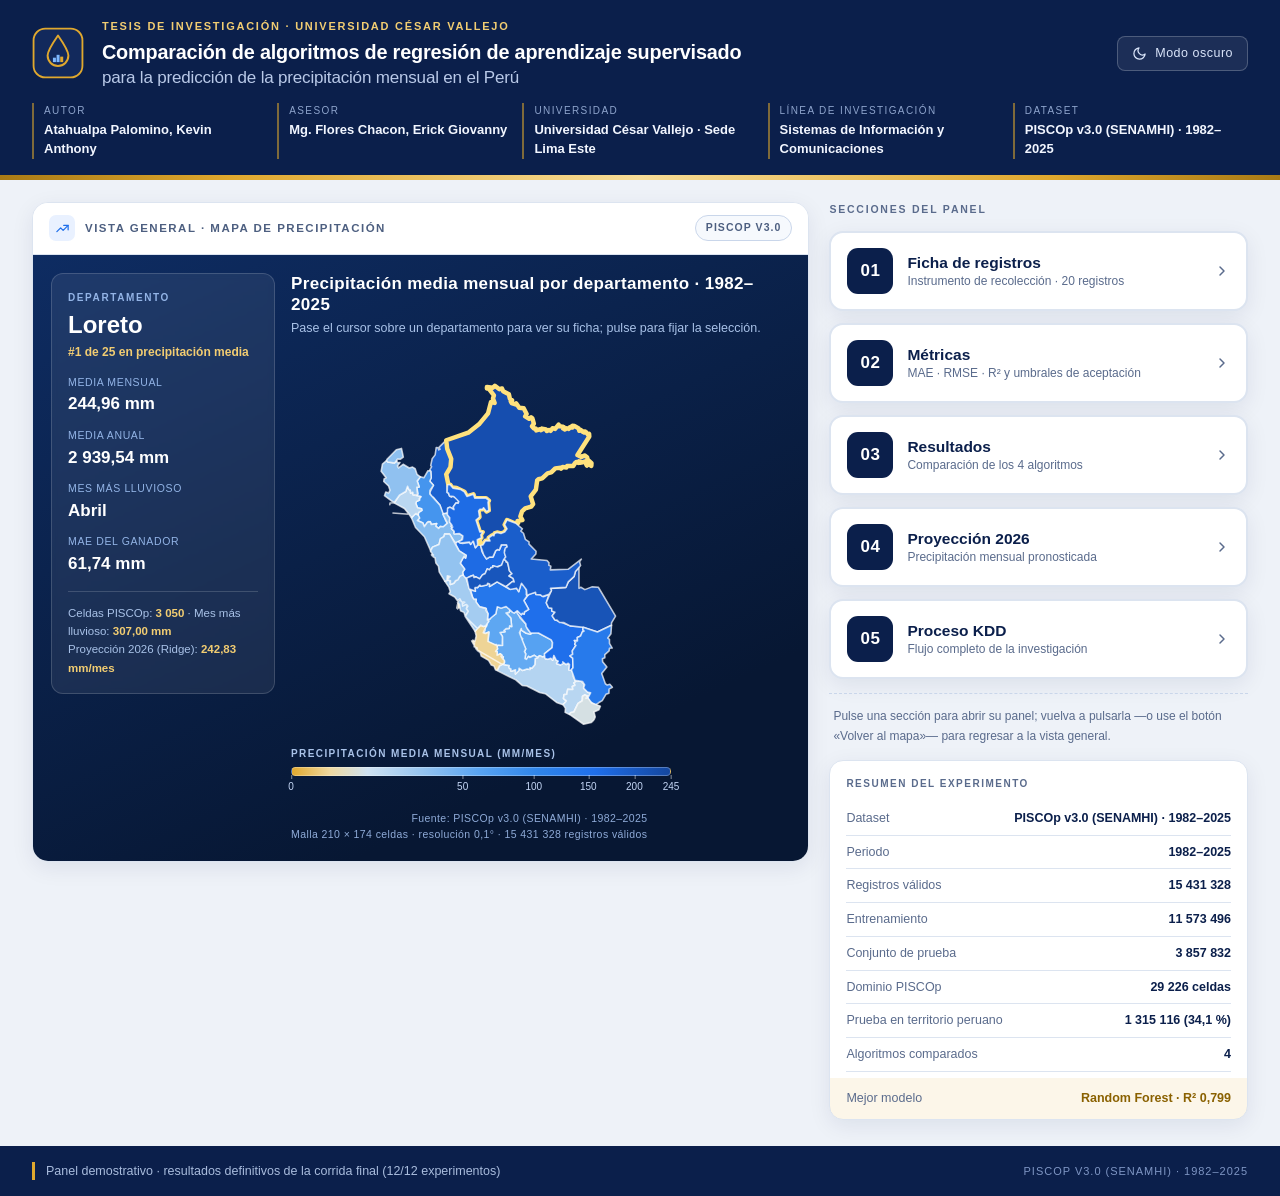
==== docs/index.html @ 4d53856c "resultados: publicar la corrida final 12/12 — Random Forest ganador (47,51 mm) - tabla de modelos, z" ====
<!DOCTYPE html>
<html lang="es" data-tema="claro">
<head>
<meta charset="utf-8">
<meta name="viewport" content="width=device-width, initial-scale=1">
<meta name="description" content="Panel demostrativo de la tesis Comparación de algoritmos de regresión de aprendizaje supervisado para la predicción de la precipitación mensual en el Perú. Universidad César Vallejo, Sede Lima Este.">
<title>Panel demostrativo · Predicción de la precipitación mensual en el Perú</title>

<!-- ══════════════════════════════════════════════════════════════
     1 · DATOS DEL PANEL
     Objeto único y al inicio del archivo. Actualícelo con
     motor/actualizar_panel.py; no lo edite a mano.

     FUENTE DE LOS VALORES ACTUALES — corrida final (12/12 experimentos)
       · metrics_todos.csv        → MAE, RMSE, R² y tiempos (config. full)
       · baseline_persistencia.csv → línea base de referencia
       · dm_matrix_full.csv / wilcoxon_matrix_full.csv → significancia
       · preds_RF_full.npy        → error del ganador por celda y departamento
       · model_Ridge_full.joblib  → proyección 2026 (Regresión Ridge)
       · 05_PRODUCTO_ANEXOS/recalculo_espacial/ → dominio y departamentos
         (controles aprobados: MAE 47.5117 · RMSE 74.3312 · R² 0.7994)
     ══════════════════════════════════════════════════════════════ -->
<script>
const DATOS = {

  /* ── 1 · Identificación de la tesis ── */
  tesis: {
    cintillo: "Tesis de investigación · Universidad César Vallejo",
    titulo: "Comparación de algoritmos de regresión de aprendizaje supervisado",
    subtitulo: "para la predicción de la precipitación mensual en el Perú",
    autor: "Atahualpa Palomino, Kevin Anthony",
    asesor: "Mg. Flores Chacon, Erick Giovanny",
    universidad: "Universidad César Vallejo",
    sede: "Sede Lima Este",
    linea: "Sistemas de Información y Comunicaciones",
    dataset: "PISCOp v3.0 (SENAMHI) · 1982–2025",
    chip: "PISCOp v3.0",
    periodo: "1982–2025"
  },

  /* ── 2 · Resumen del experimento ──
     Conteos verificados directamente sobre features.parquet:
     29 226 celdas × 528 meses = 15 431 328 observaciones (1982–2025),
     partidas en train (≤ 2014) y test (> 2014). */
  resumen: {
    registros: 15431328,
    test: 3857832,
    train: 11573496,
    malla: "210 × 174 celdas",
    resolucion: "0,1°"
  },

  /* ── 3 · Ficha de registros: instrumento de recolección ── */
  ficha: {
    cab: {
      "Instrumento": "Ficha de registro [47] (Hernández Sampieri)",
      "Investigador(es)": "Atahualpa Palomino, Kevin Anthony",
      "Tipo de instrumento": "Registro documental (datos secundarios)",
      "Fuente de datos": "Open data – SENAMHI (PISCOp v3.0)",
      "Variable": "Precipitación mensual (variable dependiente)",
      "Unidad de medida": "milímetros (mm)",
      "Celda de registro": "Lat -12,05°, Lon -77,05° (Lima)",
      "Período registrado": "198201 – 198308 (20 meses)",
      "Criterio de σ": "Desviación estándar con N − 1"
    },
    dims: [
      {
        id: "D1",
        corto: "Magnitud",
        titulo: "D1. Magnitud de la precipitación",
        formula: "y(c,t) = P(c,t)",
        indicador: "Indicador: precipitación total mensual de la celda (mm/mes) [1]",
        cols: ["N°", "Fecha registro", "Código", "Mes de evaluación", "Lat (°)", "Lon (°)",
               "Valor registrado P(c,t) (mm)", "Total mensual y(c,t) (mm)"],
        filas: [
          ["1","19820101","1","198201","-12,05","-77,05","0,20","0,20"],
          ["2","19820201","2","198202","-12,05","-77,05","1,96","1,96"],
          ["3","19820301","3","198203","-12,05","-77,05","0,08","0,08"],
          ["4","19820401","4","198204","-12,05","-77,05","0,28","0,28"],
          ["5","19820501","5","198205","-12,05","-77,05","1,26","1,26"],
          ["6","19820601","6","198206","-12,05","-77,05","0,71","0,71"],
          ["7","19820701","7","198207","-12,05","-77,05","1,04","1,04"],
          ["8","19820801","8","198208","-12,05","-77,05","3,78","3,78"],
          ["9","19820901","9","198209","-12,05","-77,05","1,59","1,59"],
          ["10","19821001","10","198210","-12,05","-77,05","0,63","0,63"],
          ["11","19821101","11","198211","-12,05","-77,05","0,85","0,85"],
          ["12","19821201","12","198212","-12,05","-77,05","0,20","0,20"],
          ["13","19830101","13","198301","-12,05","-77,05","1,07","1,07"],
          ["14","19830201","14","198302","-12,05","-77,05","0,46","0,46"],
          ["15","19830301","15","198303","-12,05","-77,05","0,99","0,99"],
          ["16","19830401","16","198304","-12,05","-77,05","0,21","0,21"],
          ["17","19830501","17","198305","-12,05","-77,05","0,63","0,63"],
          ["18","19830601","18","198306","-12,05","-77,05","0,38","0,38"],
          ["19","19830701","19","198307","-12,05","-77,05","1,43","1,43"],
          ["20","19830801","20","198308","-12,05","-77,05","1,75","1,75"]
        ]
      },
      {
        id: "D2",
        corto: "Climatología",
        titulo: "D2. Climatología de la precipitación",
        formula: "μ(c,m) = (1/N)·Σ_y P(c,y,m)    σ(c,m) = √[ Σ_y (P(c,y,m) − μ(c,m))² / (N − 1) ]    P̄(c) = (1/T)·Σ_t P(c,t)",
        indicador: "Indicadores: media mensual por celda [31][46]; desviación estándar interanual por mes [31][46]; media por celda [47]",
        cols: ["N°", "Fecha registro", "Código", "Mes de evaluación", "Lat (°)", "Lon (°)",
               "Valor registrado P(c,t) (mm)", "Media mensual μ(c,m) (mm)",
               "Desviación estándar σ(c,m) (mm)", "Media por celda P̄(c) (mm)"],
        filas: [
          ["1","19820101","1","198201","-12,05","-77,05","0,20","0,71","0,81","1,21"],
          ["2","19820201","2","198202","-12,05","-77,05","1,96","1,95","1,84","1,21"],
          ["3","19820301","3","198203","-12,05","-77,05","0,08","0,73","0,73","1,21"],
          ["4","19820401","4","198204","-12,05","-77,05","0,28","0,52","0,46","1,21"],
          ["5","19820501","5","198205","-12,05","-77,05","1,26","0,50","0,44","1,21"],
          ["6","19820601","6","198206","-12,05","-77,05","0,71","1,34","1,40","1,21"],
          ["7","19820701","7","198207","-12,05","-77,05","1,04","2,45","1,97","1,21"],
          ["8","19820801","8","198208","-12,05","-77,05","3,78","2,52","1,12","1,21"],
          ["9","19820901","9","198209","-12,05","-77,05","1,59","1,87","1,13","1,21"],
          ["10","19821001","10","198210","-12,05","-77,05","0,63","0,64","0,75","1,21"],
          ["11","19821101","11","198211","-12,05","-77,05","0,85","0,52","0,53","1,21"],
          ["12","19821201","12","198212","-12,05","-77,05","0,20","0,33","0,45","1,21"],
          ["13","19830101","13","198301","-12,05","-77,05","1,07","0,71","0,81","1,21"],
          ["14","19830201","14","198302","-12,05","-77,05","0,46","1,95","1,84","1,21"],
          ["15","19830301","15","198303","-12,05","-77,05","0,99","0,73","0,73","1,21"],
          ["16","19830401","16","198304","-12,05","-77,05","0,21","0,52","0,46","1,21"],
          ["17","19830501","17","198305","-12,05","-77,05","0,63","0,50","0,44","1,21"],
          ["18","19830601","18","198306","-12,05","-77,05","0,38","1,34","1,40","1,21"],
          ["19","19830701","19","198307","-12,05","-77,05","1,43","2,45","1,97","1,21"],
          ["20","19830801","20","198308","-12,05","-77,05","1,75","2,52","1,12","1,21"]
        ]
      },
      {
        id: "D3",
        corto: "Variabilidad",
        titulo: "D3. Variabilidad temporal de la precipitación",
        formula: "P_k(c,t) = P(c, t − k),  con k = 1, 2, 3 y 12",
        indicador: "Indicador: rezagos mensuales de la serie [10][24][26]",
        cols: ["N°", "Fecha registro", "Código", "Mes de evaluación", "Lat (°)", "Lon (°)",
               "Valor registrado P(c,t) (mm)", "Rezago P(c,t−1) (mm)", "Rezago P(c,t−2) (mm)",
               "Rezago P(c,t−3) (mm)", "Rezago P(c,t−12) (mm)"],
        filas: [
          ["1","19820101","1","198201","-12,05","-77,05","0,20","0,05","0,00","0,37","0,96"],
          ["2","19820201","2","198202","-12,05","-77,05","1,96","0,20","0,05","0,00","0,74"],
          ["3","19820301","3","198203","-12,05","-77,05","0,08","1,96","0,20","0,05","0,00"],
          ["4","19820401","4","198204","-12,05","-77,05","0,28","0,08","1,96","0,20","0,12"],
          ["5","19820501","5","198205","-12,05","-77,05","1,26","0,28","0,08","1,96","0,60"],
          ["6","19820601","6","198206","-12,05","-77,05","0,71","1,26","0,28","0,08","0,67"],
          ["7","19820701","7","198207","-12,05","-77,05","1,04","0,71","1,26","0,28","1,16"],
          ["8","19820801","8","198208","-12,05","-77,05","3,78","1,04","0,71","1,26","2,12"],
          ["9","19820901","9","198209","-12,05","-77,05","1,59","3,78","1,04","0,71","4,94"],
          ["10","19821001","10","198210","-12,05","-77,05","0,63","1,59","3,78","1,04","0,37"],
          ["11","19821101","11","198211","-12,05","-77,05","0,85","0,63","1,59","3,78","0,00"],
          ["12","19821201","12","198212","-12,05","-77,05","0,20","0,85","0,63","1,59","0,05"],
          ["13","19830101","13","198301","-12,05","-77,05","1,07","0,20","0,85","0,63","0,20"],
          ["14","19830201","14","198302","-12,05","-77,05","0,46","1,07","0,20","0,85","1,96"],
          ["15","19830301","15","198303","-12,05","-77,05","0,99","0,46","1,07","0,20","0,08"],
          ["16","19830401","16","198304","-12,05","-77,05","0,21","0,99","0,46","1,07","0,28"],
          ["17","19830501","17","198305","-12,05","-77,05","0,63","0,21","0,99","0,46","1,26"],
          ["18","19830601","18","198306","-12,05","-77,05","0,38","0,63","0,21","0,99","0,71"],
          ["19","19830701","19","198307","-12,05","-77,05","1,43","0,38","0,63","0,21","1,04"],
          ["20","19830801","20","198308","-12,05","-77,05","1,75","1,43","0,38","0,63","3,78"]
        ]
      }
    ]
  },

  /* ── 4 · Métricas de calidad y umbrales de aceptación ── */
  metricas: [
    {
      sigla: "MAE",
      nombre: "Error absoluto medio",
      clave: "mae", dec: 2, unidad: "mm",
      medidor: "relMae", decMedidor: 2,
      def: "Promedio del error absoluto entre la precipitación predicha y la observada, expresado en milímetros.",
      umbral: "Relación MAE / MAE de la persistencia menor que 0,90",
      umbralNum: 0.90, op: "<"
    },
    {
      sigla: "RMSE",
      nombre: "Raíz del error cuadrático medio",
      clave: "rmse", dec: 2, unidad: "mm",
      medidor: "relRmse", decMedidor: 2,
      def: "Raíz de la media de los errores al cuadrado; penaliza con más fuerza los errores grandes.",
      umbral: "Relación RMSE / RMSE de la persistencia menor que 0,90",
      umbralNum: 0.90, op: "<"
    },
    {
      sigla: "R²",
      nombre: "Coeficiente de determinación",
      clave: "r2", dec: 3, unidad: "",
      medidor: "r2", decMedidor: 3,
      def: "Proporción de la variabilidad de la precipitación mensual que es explicada por el modelo.",
      umbral: "R² mayor o igual que 0,75 (nivel excelente)",
      umbralNum: 0.75, op: ">="
    }
  ],

  /* ── 4b · Línea base de referencia: persistencia ──
     Se repite el último mes observado; no es un modelo entrenado. */
  persistencia: {
    nombre: "Persistencia",
    mae: 102.1623,
    rmse: 151.9961,
    r2: 0.1611
  },

  /* ── 4d · Dominio de evaluación ──
     Error del ganador (Random Forest, config. full) medido sobre TODAS las
     celdas con dato válido del dominio PISCOp (29 226 celdas), que
     incluye área adyacente al Perú, y sobre las 9 963 celdas
     dentro del territorio peruano. Justifica por qué el MAE en celdas
     peruanas (40,15 mm) no reproduce el MAE global del ganador
     (47,51 mm): son poblaciones distintas.
     Fuente: recalcular_espacial_final.py (controles aprobados). */
  dominio: {
    celdas: 29226,
    celdasPeru: 9963,
    obsPrueba: 3857832,
    obsPeru: 1315116,
    fracPeru: 34.1,
    maePeru: 40.1522,
    rmsePeru: 65.6279,
    r2Peru: 0.8337,
    skillPeru: 0.5253
  },

  /* ── 4c · Pruebas de significancia sobre el conjunto de prueba ──
     dm : p de Diebold-Mariano sobre el error cuadrático mensual (132 meses)
     w  : p de Wilcoxon con signo sobre el error absoluto mensual (132 meses)
     Se reporta la configuración final (full) de los cuatro algoritmos
     (dm_matrix_full.csv / wilcoxon_matrix_full.csv). */
  significancia: {
    alfa: 0.05,
    nota: "Se comparan las series mensuales de error (132 meses) de cada par de pronósticos sobre el conjunto de prueba: Diebold-Mariano sobre el error cuadrático medio y Wilcoxon sobre el error absoluto medio.",
    pares: [
      { par: "Regresión Ridge vs. Random Forest", dm: 0.0997244414329043, w: 3.361718164926984e-08 },
      { par: "Regresión Ridge vs. XGBoost", dm: 0.1136001818213203, w: 0.1321041594621494 },
      { par: "Regresión Ridge vs. KNN-FAISS", dm: 0.0, w: 1.071515610463367e-09 },
      { par: "Regresión Ridge vs. persistencia", dm: 0.0, w: 2.188744948220591e-23 }
    ]
  },

  /* ── 5 · Algoritmos comparados (conjunto de prueba, config. full) ──
     tiempo : segundos de la corrida (CV + ajuste + predicción) en metrics_todos.csv
     relMae / relRmse : métrica del modelo / métrica de la persistencia */
  modelos: [
    { modelo: "Regresión Ridge",  tiempo: 69, mae: 48.2946, rmse: 74.7296, r2: 0.7972, relMae: 0.47272, relRmse: 0.49165 },
    { modelo: "Random Forest",  tiempo: 28029.1, mae: 47.5117, rmse: 74.3312, r2: 0.7994, relMae: 0.46506, relRmse: 0.48903 },
    { modelo: "XGBoost",  tiempo: 1294.9, mae: 48.0462, rmse: 75.3657, r2: 0.7937, relMae: 0.47029, relRmse: 0.49584 },
    { modelo: "KNN-FAISS (HNSW)",  tiempo: 11234.5, mae: 50.567, rmse: 79.1685, r2: 0.7724, relMae: 0.49497, relRmse: 0.52086 }
  ],

  /* ── 6 · Proyección nacional 2026 (mm/mes) ──
     Recalculada con 05_PRODUCTO_ANEXOS/recalcular_espacial_final.py:
     Regresión Ridge (config. full), predicción recursiva mes a mes con los
     lags observados hasta 2025. El error por departamento sí es del ganador
     (Random Forest); esta serie usa el pipeline Ridge conservado, cuyas
     predicciones coinciden con las de la corrida final hasta 2,4 × 10⁻⁴ mm.
     Se promedia SOLO sobre las celdas dentro del territorio peruano
     (9 963 celdas); total anual 1 832 mm por celda. */
  proyeccion: {
    anio: "2026",
    modelo: "la Regresión Ridge",
    serie: [
      { mes: "Ene", mm: 203.97 },
      { mes: "Feb", mm: 210.24 },
      { mes: "Mar", mm: 209.62 },
      { mes: "Abr", mm: 168.24 },
      { mes: "May", mm: 116.67 },
      { mes: "Jun", mm: 106.29 },
      { mes: "Jul", mm: 83.98 },
      { mes: "Ago", mm: 78.48 },
      { mes: "Set", mm: 109.84 },
      { mes: "Oct", mm: 157.35 },
      { mes: "Nov", mm: 174.63 },
      { mes: "Dic", mm: 212.85 }
    ]
  },

  /* ── 7 · Departamentos: precipitación media y geometría del mapa ──
        mm      : precipitación media mensual (mm/mes)
        anual   : precipitación media anual (mm)
        mes     : mes más lluvioso (clave corta)
        mmMes   : mm registrados en ese mes
        mae     : error absoluto medio del GANADOR, Random Forest (mm)
        celdas  : celdas PISCOp que lo componen
        proy    : proyección 2026 con la Regresión Ridge (mm/mes)
        d       : contorno del departamento en coordenadas lon,lat (grados)   */
  departamentos: [
    { n:"Amazonas", mm:186.45, anual:2237.41, mes:"Mar", mmMes:240.63, mae:51.9256, celdas:328, proy:181.78, d:"M-77.78,6.94L-78.00,6.97L-78.15,6.50L-78.51,6.08L-78.60,6.07L-78.71,5.83L-78.50,5.43L-78.70,5.19L-78.62,5.02L-78.64,4.67L-78.71,4.62L-78.60,4.42L-78.65,4.36L-78.57,3.99L-78.41,3.78L-78.35,3.38L-78.25,3.40L-78.22,3.51L-78.15,3.48L-78.19,3.36L-77.81,2.98L-77.76,3.44L-77.54,4.00L-77.58,4.44L-77.81,4.83L-77.68,5.29L-77.77,5.48L-77.76,5.82L-77.69,5.84L-77.63,6.01L-77.52,6.07L-77.47,6.00L-77.21,6.16L-77.13,6.32L-77.20,6.42L-77.28,6.38L-77.43,6.60L-77.39,6.74L-77.60,6.62L-77.71,6.64L-77.71,6.91L-77.78,6.94" },
    { n:"Apurímac", mm:62.05, anual:744.64, mes:"Feb", mmMes:157.35, mae:19.1745, celdas:176, proy:57.98, d:"M-73.24,13.48L-73.21,13.41L-72.91,13.38L-72.13,13.79L-72.06,13.93L-72.08,14.21L-72.49,14.53L-72.47,14.66L-72.59,14.71L-72.79,14.65L-72.85,14.76L-73.04,14.62L-73.29,14.74L-73.36,14.68L-73.47,14.84L-73.55,14.80L-73.51,14.54L-73.58,14.42L-73.51,14.27L-73.74,13.79L-73.67,13.73L-73.81,13.61L-73.83,13.25L-73.74,13.17L-73.73,13.27L-73.48,13.43L-73.24,13.48" },
    { n:"Arequipa", mm:17.43, anual:209.12, mes:"Feb", mmMes:53.63, mae:8.1075, celdas:536, proy:15.98, d:"M-71.84,17.17L-72.45,16.70L-72.76,16.63L-73.45,16.28L-73.70,16.25L-74.05,15.95L-75.06,15.45L-74.94,15.21L-74.76,15.10L-74.42,15.17L-74.30,15.48L-74.06,15.41L-74.06,15.63L-73.88,15.44L-73.87,15.32L-73.69,15.44L-73.44,15.36L-73.28,15.39L-73.28,15.29L-73.17,15.31L-73.02,15.13L-73.00,14.81L-72.74,14.64L-72.59,14.71L-72.47,14.66L-72.41,14.83L-72.13,14.78L-72.06,14.89L-71.99,14.63L-71.86,14.88L-71.75,14.94L-71.84,15.08L-71.62,15.14L-71.48,15.06L-71.51,14.98L-71.32,15.12L-71.21,15.05L-71.14,15.12L-71.17,15.42L-71.04,15.40L-70.92,15.64L-70.94,15.78L-70.80,16.05L-70.90,16.11L-70.84,16.24L-70.99,16.31L-70.96,16.48L-71.24,16.46L-71.29,16.73L-71.43,16.74L-71.47,16.95L-71.31,17.10L-71.42,17.24L-71.49,17.29L-71.84,17.17" },
    { n:"Ayacucho", mm:53.31, anual:639.67, mes:"Ene", mmMes:121.91, mae:17.9654, celdas:362, proy:50.34, d:"M-73.29,15.39L-73.44,15.36L-73.69,15.44L-73.87,15.32L-73.88,15.44L-74.07,15.63L-74.06,15.40L-74.30,15.48L-74.31,15.36L-74.42,15.30L-74.40,15.18L-74.75,15.11L-74.65,14.98L-74.75,14.84L-74.72,14.71L-74.83,14.74L-74.79,14.62L-74.88,14.54L-75.06,14.63L-75.05,14.43L-75.14,14.42L-75.03,14.27L-75.09,14.22L-75.03,14.07L-74.76,14.08L-74.77,13.61L-74.90,13.39L-74.63,13.35L-74.69,13.29L-74.57,13.18L-74.40,13.17L-74.38,13.03L-74.27,13.07L-74.32,12.60L-74.58,12.33L-74.41,12.30L-74.38,12.18L-74.13,12.33L-73.98,12.24L-73.80,12.62L-73.50,12.93L-73.41,13.21L-73.22,13.42L-73.24,13.48L-73.48,13.43L-73.73,13.27L-73.75,13.17L-73.85,13.40L-73.51,14.27L-73.58,14.42L-73.51,14.54L-73.55,14.80L-73.47,14.84L-73.36,14.68L-73.29,14.74L-73.04,14.62L-72.85,14.76L-73.00,14.81L-73.02,15.13L-73.17,15.31L-73.28,15.29L-73.29,15.39" },
    { n:"Cajamarca", mm:79.29, anual:951.52, mes:"Mar", mmMes:158.10, mae:33.1887, celdas:267, proy:72.20, d:"M-77.83,7.35L-77.75,7.48L-77.96,7.67L-78.13,7.65L-78.22,7.76L-78.38,7.63L-78.33,7.50L-78.62,7.55L-78.66,7.41L-78.79,7.39L-78.99,7.66L-79.07,7.47L-79.37,7.33L-79.25,7.20L-79.33,7.08L-79.31,6.90L-79.12,6.78L-79.14,6.70L-79.36,6.64L-79.45,6.41L-79.42,6.31L-79.25,6.22L-79.27,6.15L-79.18,6.04L-79.42,6.00L-79.33,5.89L-79.40,5.54L-79.27,5.52L-79.38,5.19L-79.21,4.96L-79.02,5.02L-78.80,4.64L-78.65,4.66L-78.62,5.02L-78.70,5.21L-78.50,5.42L-78.69,5.70L-78.70,5.89L-78.15,6.50L-77.83,7.35" },
    { n:"Callao", mm:0.92, anual:10.99, mes:"Jul", mmMes:2.04, mae:0.9343, celdas:1, proy:0.33, d:"M-77.24,12.06L-77.19,12.11L-77.24,12.06L-77.19,11.83L-77.13,11.82L-77.08,12.05L-77.17,12.07L-77.19,11.83" },
    { n:"Cusco", mm:155.77, anual:1869.23, mes:"Ene", mmMes:285.01, mae:36.4822, celdas:602, proy:155.18, d:"M-71.05,15.43L-71.17,15.42L-71.14,15.12L-71.21,15.05L-71.32,15.12L-71.51,14.98L-71.48,15.06L-71.62,15.14L-71.84,15.07L-71.75,14.94L-71.86,14.88L-71.99,14.63L-72.05,14.89L-72.15,14.78L-72.32,14.84L-72.47,14.79L-72.50,14.55L-72.08,14.21L-72.06,13.93L-72.13,13.79L-72.80,13.42L-73.25,13.41L-73.49,13.07L-73.50,12.93L-73.97,12.35L-73.96,12.21L-73.75,12.43L-73.70,12.34L-73.59,12.40L-73.58,12.28L-73.35,12.14L-73.61,11.66L-73.33,11.31L-72.98,11.21L-72.96,11.33L-72.71,11.35L-72.55,11.45L-72.25,11.32L-72.40,11.79L-72.27,12.05L-72.10,12.08L-72.10,12.23L-71.93,12.29L-72.08,12.49L-71.96,12.68L-71.11,13.03L-70.40,13.09L-70.42,13.25L-70.35,13.31L-70.45,13.36L-70.54,13.58L-70.72,13.66L-70.71,13.84L-70.88,13.82L-70.81,13.91L-70.86,14.03L-70.79,14.08L-70.99,14.38L-70.97,14.57L-71.12,14.65L-70.97,14.77L-70.95,15.30L-71.05,15.43" },
    { n:"Huancavelica", mm:57.21, anual:686.48, mes:"Ene", mmMes:131.64, mae:19.825, celdas:187, proy:54.29, d:"M-74.78,14.04L-74.77,14.09L-75.01,14.07L-75.06,14.13L-75.11,14.03L-75.17,14.07L-75.55,13.89L-75.50,13.36L-75.69,13.44L-75.81,13.39L-75.71,13.29L-75.72,13.11L-75.63,13.06L-75.61,12.86L-75.51,12.78L-75.58,12.64L-75.47,12.68L-75.32,12.49L-75.22,12.46L-75.22,12.39L-75.13,12.38L-75.05,12.00L-74.84,12.07L-74.57,11.98L-74.35,12.14L-74.41,12.30L-74.58,12.33L-74.32,12.60L-74.27,13.06L-74.38,13.03L-74.40,13.17L-74.57,13.18L-74.69,13.29L-74.63,13.35L-74.90,13.39L-74.77,13.61L-74.78,14.04" },
    { n:"Huánuco", mm:164.26, anual:1971.16, mes:"Mar", mmMes:259.18, mae:40.5086, celdas:305, proy:164.75, d:"M-76.48,10.33L-76.72,10.48L-76.87,10.37L-76.92,10.12L-76.81,9.96L-77.05,9.64L-76.87,9.29L-76.77,9.37L-76.73,9.23L-77.11,8.97L-77.29,8.64L-77.27,8.47L-77.13,8.44L-77.05,8.55L-76.92,8.57L-76.54,8.50L-76.50,8.62L-76.37,8.41L-76.23,8.80L-76.11,8.65L-76.13,8.37L-76.00,8.32L-75.88,9.01L-75.62,9.41L-75.45,9.30L-75.27,9.30L-75.14,8.97L-75.05,8.90L-74.94,8.93L-74.80,8.63L-74.53,8.66L-74.51,8.76L-74.66,8.96L-74.59,9.30L-74.82,9.75L-75.11,9.85L-75.29,9.78L-75.28,9.86L-75.39,9.88L-75.47,10.00L-75.59,9.95L-75.71,10.21L-75.84,10.26L-76.00,10.49L-76.20,10.38L-76.31,10.41L-76.34,10.29L-76.48,10.33" },
    { n:"Ica", mm:2.02, anual:24.27, mes:"Feb", mmMes:6.31, mae:1.2791, celdas:178, proy:1.09, d:"M-74.78,15.11L-74.93,15.19L-75.05,15.43L-75.14,15.41L-75.23,15.20L-75.37,15.15L-75.52,14.90L-75.92,14.66L-75.97,14.47L-76.14,14.35L-76.14,14.23L-76.30,14.16L-76.28,13.91L-76.39,13.91L-76.37,13.80L-76.25,13.85L-76.19,13.58L-76.25,13.32L-76.16,13.19L-75.96,13.00L-75.80,13.06L-75.61,12.97L-75.81,13.40L-75.69,13.44L-75.50,13.36L-75.56,13.87L-75.07,14.09L-75.03,14.27L-75.14,14.42L-75.05,14.43L-75.06,14.62L-74.88,14.54L-74.79,14.62L-74.85,14.67L-74.80,14.75L-74.72,14.71L-74.77,14.79L-74.66,14.90L-74.67,15.05L-74.78,15.11L-76.18,14.30L-76.45,13.82" },
    { n:"Junín", mm:136.48, anual:1637.80, mes:"Ene", mmMes:237.87, mae:33.1755, celdas:369, proy:136.77, d:"M-75.43,12.63L-75.47,12.68L-75.58,12.64L-75.55,12.37L-75.67,12.06L-76.01,11.99L-76.20,11.73L-76.19,11.59L-76.30,11.60L-76.38,11.50L-76.49,11.09L-76.23,11.15L-76.28,10.92L-76.12,10.96L-75.99,10.82L-75.94,10.89L-75.61,10.82L-75.57,10.73L-75.46,10.77L-75.47,10.90L-75.06,10.65L-74.40,11.04L-74.01,10.99L-73.89,11.18L-73.77,10.74L-73.59,10.85L-73.47,11.09L-73.48,11.35L-73.42,11.38L-73.61,11.66L-73.35,12.14L-73.58,12.28L-73.59,12.39L-73.70,12.35L-73.75,12.43L-73.96,12.21L-74.12,12.33L-74.22,12.30L-74.57,11.98L-74.84,12.07L-75.05,12.00L-75.13,12.38L-75.43,12.63" },
    { n:"La Libertad", mm:35.17, anual:421.99, mes:"Mar", mmMes:78.58, mae:13.6936, celdas:212, proy:30.27, d:"M-78.56,8.78L-78.65,8.97L-78.99,8.21L-79.47,7.71L-79.69,7.18L-79.50,6.97L-79.32,7.03L-79.25,7.20L-79.37,7.33L-79.07,7.47L-78.99,7.66L-78.84,7.44L-78.68,7.39L-78.62,7.55L-78.32,7.50L-78.38,7.63L-78.22,7.76L-78.13,7.65L-77.96,7.67L-77.74,7.47L-78.00,6.99L-77.77,6.93L-77.62,7.18L-77.63,7.41L-77.52,7.51L-77.54,7.65L-77.46,7.69L-77.53,7.77L-77.38,7.91L-77.39,8.05L-77.11,8.03L-76.91,8.17L-76.98,8.40L-77.33,8.53L-77.65,8.05L-77.90,8.06L-77.93,8.20L-78.12,8.31L-78.20,8.63L-78.56,8.78" },
    { n:"Lambayeque", mm:15.57, anual:186.81, mes:"Mar", mmMes:58.89, mae:13.4189, celdas:115, proy:8.98, d:"M-80.72,6.92L-79.82,6.99L-80.07,6.68L-80.63,6.38L-80.34,5.96L-80.00,5.76L-79.90,5.48L-79.82,5.67L-79.75,5.68L-79.74,5.84L-79.62,5.80L-79.60,5.94L-79.18,6.04L-79.27,6.15L-79.25,6.22L-79.42,6.31L-79.45,6.41L-79.36,6.64L-79.14,6.70L-79.12,6.78L-79.30,6.89L-79.32,7.03L-79.45,6.95L-79.69,7.18L-79.82,6.99" },
    { n:"Lima", mm:23.12, anual:277.43, mes:"Mar", mmMes:59.80, mae:9.8613, celdas:290, proy:20.53, d:"M-76.12,13.17L-76.25,13.32L-76.79,12.51L-76.62,12.24L-76.72,12.10L-76.67,11.92L-76.73,11.87L-76.92,11.96L-76.94,11.83L-76.81,11.75L-76.98,11.73L-77.07,11.57L-77.19,11.68L-77.35,11.47L-77.66,11.29L-77.59,11.18L-77.66,10.95L-77.89,10.61L-77.77,10.57L-77.75,10.32L-77.63,10.32L-77.74,10.57L-77.65,10.52L-77.64,10.60L-77.58,10.59L-77.59,10.79L-77.40,10.72L-77.07,10.34L-76.91,10.27L-76.73,10.48L-76.38,11.50L-76.30,11.60L-76.19,11.59L-76.20,11.73L-76.01,11.99L-75.64,12.11L-75.67,12.19L-75.55,12.37L-75.58,12.72L-75.51,12.79L-75.67,13.02L-75.80,13.06L-75.94,12.99L-76.12,13.17L-76.78,12.52L-76.85,12.30L-77.04,12.21L-77.10,11.86L-77.20,11.77L-77.07,11.57L-76.98,11.73L-76.81,11.76L-76.94,11.83L-76.92,11.96L-76.73,11.87L-76.64,11.96L-76.72,12.10L-76.62,12.24L-76.78,12.52" },
    { n:"Loreto", mm:244.96, anual:2939.54, mes:"Abr", mmMes:307.00, mae:61.7446, celdas:3050, proy:242.83, d:"M-75.96,8.70L-75.99,8.32L-75.91,8.26L-75.94,8.11L-75.84,7.96L-75.99,7.95L-76.20,7.31L-76.01,7.14L-76.06,6.81L-75.99,6.72L-75.85,6.72L-75.79,6.64L-75.63,6.84L-75.51,6.78L-75.55,6.34L-75.50,6.26L-75.66,6.12L-76.27,6.12L-76.34,5.91L-76.69,6.03L-76.83,5.77L-77.25,5.57L-77.49,5.55L-77.60,5.39L-77.69,5.41L-77.81,4.83L-77.58,4.44L-77.54,4.00L-77.76,3.44L-77.81,2.99L-76.62,2.58L-76.04,2.13L-75.55,1.54L-75.39,0.92L-75.19,0.97L-75.28,0.73L-75.23,0.56L-75.51,0.20L-75.61,0.19L-75.61,0.11L-75.29,0.15L-75.18,0.04L-74.93,0.23L-74.79,0.19L-74.73,0.34L-74.42,0.50L-74.37,0.73L-74.25,0.83L-74.32,0.88L-74.27,0.98L-74.06,1.05L-74.02,1.00L-73.86,1.23L-73.62,1.26L-73.46,1.57L-73.54,1.70L-73.32,1.83L-73.22,1.75L-73.15,1.80L-73.07,2.09L-73.17,2.23L-73.06,2.36L-72.97,2.35L-72.94,2.46L-72.72,2.39L-72.68,2.45L-72.63,2.36L-72.41,2.41L-72.37,2.49L-72.25,2.43L-72.16,2.48L-72.06,2.34L-71.92,2.38L-71.73,2.14L-71.72,2.22L-71.52,2.25L-71.50,2.35L-71.45,2.28L-71.40,2.41L-71.29,2.34L-71.18,2.38L-71.12,2.28L-70.98,2.30L-71.00,2.21L-70.86,2.22L-70.65,2.35L-70.61,2.48L-70.55,2.42L-70.42,2.53L-70.30,2.51L-70.36,2.57L-70.24,2.55L-70.14,2.70L-70.08,2.65L-70.07,2.79L-70.71,3.79L-70.50,3.89L-70.33,3.81L-70.19,3.91L-70.16,4.04L-69.95,4.23L-69.96,4.38L-70.11,4.26L-70.20,4.36L-70.32,4.14L-70.50,4.20L-70.55,4.14L-70.57,4.21L-70.64,4.13L-70.68,4.21L-70.76,4.16L-70.84,4.22L-70.94,4.38L-71.27,4.38L-71.31,4.46L-71.51,4.44L-71.60,4.53L-71.61,4.47L-71.91,4.51L-72.13,4.73L-72.33,4.78L-72.62,5.05L-72.82,5.10L-72.89,5.16L-72.96,5.66L-73.24,6.03L-73.11,6.45L-73.21,6.58L-73.54,6.68L-73.71,6.84L-73.80,7.11L-73.69,7.31L-73.95,7.35L-73.92,7.46L-73.98,7.53L-74.52,7.30L-74.65,7.56L-74.52,7.78L-74.65,7.95L-74.85,8.03L-75.06,7.98L-75.19,8.03L-75.23,8.15L-75.32,8.13L-75.51,8.27L-75.44,8.44L-75.68,8.42L-75.82,8.64L-75.96,8.70" },
    { n:"Madre de Dios", mm:214.66, anual:2575.97, mes:"Ene", mmMes:372.08, mae:49.0805, celdas:706, proy:218.71, d:"M-70.40,13.10L-71.11,13.03L-71.46,12.85L-71.68,12.85L-71.82,12.72L-71.91,12.73L-72.08,12.49L-71.93,12.29L-72.10,12.23L-72.10,12.08L-72.27,12.05L-72.40,11.78L-72.12,11.12L-72.17,11.00L-71.35,10.96L-71.21,10.65L-70.89,10.35L-70.83,10.09L-70.63,9.88L-70.63,11.00L-70.53,10.94L-70.31,11.07L-69.93,10.92L-69.58,10.94L-68.65,12.50L-68.87,12.87L-68.87,13.00L-69.63,13.36L-70.40,13.10" },
    { n:"Moquegua", mm:16.38, anual:196.52, mes:"Ene", mmMes:52.28, mae:7.7829, celdas:137, proy:14.15, d:"M-71.08,17.73L-71.14,17.82L-71.38,17.71L-71.36,17.49L-71.49,17.29L-71.31,17.09L-71.47,16.95L-71.43,16.75L-71.29,16.73L-71.24,16.46L-70.96,16.47L-70.99,16.31L-70.84,16.24L-70.90,16.11L-70.81,16.05L-70.82,15.98L-70.72,16.03L-70.56,15.98L-70.33,16.20L-70.38,16.39L-70.32,16.47L-70.10,16.65L-70.02,16.63L-70.00,16.73L-70.22,16.96L-70.18,16.82L-70.31,16.77L-70.44,16.84L-70.45,17.08L-70.68,17.22L-70.91,17.69L-71.08,17.73" },
    { n:"Pasco", mm:209.16, anual:2509.95, mes:"Ene", mmMes:399.20, mae:48.5022, celdas:198, proy:219.66, d:"M-76.27,10.95L-76.23,11.15L-76.58,11.02L-76.70,10.44L-76.34,10.29L-76.31,10.41L-76.20,10.38L-76.00,10.49L-75.84,10.26L-75.71,10.21L-75.59,9.95L-75.47,10.00L-75.39,9.88L-75.28,9.86L-75.29,9.78L-75.01,9.84L-74.81,9.74L-74.71,9.45L-74.58,9.48L-74.58,9.57L-74.48,9.63L-74.39,10.05L-74.25,10.21L-74.41,10.33L-74.19,10.46L-74.14,10.67L-74.23,10.63L-74.57,10.91L-75.06,10.65L-75.47,10.90L-75.46,10.77L-75.57,10.73L-75.61,10.82L-75.94,10.89L-75.99,10.82L-76.12,10.96L-76.27,10.95" },
    { n:"Piura", mm:31.23, anual:374.79, mes:"Mar", mmMes:104.76, mae:24.3901, celdas:291, proy:26.46, d:"M-80.63,6.37L-81.15,5.99L-81.08,5.79L-80.92,5.84L-80.85,5.69L-80.93,5.46L-81.19,5.22L-81.17,5.08L-81.06,5.02L-81.33,4.67L-81.26,4.28L-81.04,4.09L-80.97,4.17L-80.62,4.23L-80.49,4.08L-80.45,4.21L-80.31,4.20L-80.45,4.38L-80.39,4.49L-80.14,4.29L-79.81,4.49L-79.63,4.44L-79.49,4.53L-79.39,4.83L-79.21,4.97L-79.38,5.19L-79.27,5.52L-79.40,5.54L-79.36,5.93L-79.60,5.94L-79.62,5.80L-79.74,5.84L-79.75,5.68L-79.82,5.67L-79.90,5.48L-80.00,5.76L-80.34,5.96L-80.63,6.37L-80.85,6.38L-80.86,6.48L-80.85,6.38" },
    { n:"Puno", mm:128.94, anual:1547.33, mes:"Ene", mmMes:272.28, mae:35.5826, celdas:610, proy:132.45, d:"M-69.57,17.19L-69.73,17.30L-70.04,17.13L-70.15,16.94L-70.00,16.65L-70.17,16.61L-70.38,16.39L-70.32,16.22L-70.44,16.04L-70.84,15.97L-71.04,15.40L-70.95,15.30L-70.97,14.77L-71.12,14.65L-70.97,14.57L-70.99,14.38L-70.79,14.08L-70.86,14.03L-70.81,13.91L-70.88,13.82L-70.71,13.84L-70.72,13.66L-70.54,13.58L-70.45,13.36L-70.35,13.31L-70.42,13.25L-70.40,13.11L-69.63,13.36L-68.87,13.00L-68.90,13.46L-69.07,13.69L-68.98,13.76L-68.98,13.98L-68.83,14.23L-68.98,14.24L-69.00,14.38L-69.23,14.58L-69.23,14.75L-69.36,14.81L-69.35,14.97L-69.12,15.26L-69.40,15.61L-69.20,16.16L-69.10,16.23L-68.96,16.19L-68.82,16.35L-69.00,16.45L-69.01,16.67L-69.17,16.73L-69.37,17.07L-69.57,17.19" },
    { n:"San Martín", mm:163.31, anual:1959.70, mes:"Mar", mmMes:239.94, mae:47.8955, celdas:414, proy:160.22, d:"M-76.35,8.43L-76.48,8.62L-76.55,8.50L-77.05,8.55L-77.14,8.48L-76.93,8.36L-76.91,8.16L-77.11,8.03L-77.37,8.06L-77.38,7.91L-77.52,7.77L-77.46,7.68L-77.54,7.65L-77.49,7.60L-77.63,7.41L-77.62,7.18L-77.75,7.02L-77.74,6.68L-77.61,6.61L-77.39,6.74L-77.43,6.60L-77.28,6.38L-77.16,6.40L-77.13,6.30L-77.40,6.03L-77.63,6.01L-77.69,5.84L-77.76,5.82L-77.74,5.40L-77.60,5.39L-77.44,5.58L-77.04,5.65L-76.83,5.78L-76.69,6.03L-76.34,5.91L-76.27,6.12L-75.66,6.12L-75.50,6.25L-75.55,6.34L-75.51,6.78L-75.63,6.84L-75.79,6.64L-75.85,6.72L-75.99,6.72L-76.06,6.81L-76.01,7.14L-76.20,7.31L-75.99,7.95L-75.84,7.96L-75.94,8.11L-75.91,8.26L-76.13,8.37L-76.11,8.65L-76.23,8.80L-76.35,8.43" },
    { n:"Tacna", mm:8.04, anual:96.51, mes:"Feb", mmMes:27.33, mae:4.1107, celdas:133, proy:6.56, d:"M-69.82,18.12L-69.97,18.26L-70.38,18.35L-71.14,17.82L-71.08,17.72L-70.91,17.69L-70.68,17.22L-70.45,17.08L-70.44,16.84L-70.32,16.77L-70.18,16.82L-70.25,16.95L-70.15,16.92L-69.94,17.20L-69.47,17.37L-69.55,17.57L-69.82,17.69L-69.75,17.95L-69.82,18.12" },
    { n:"Tumbes", mm:32.71, anual:392.57, mes:"Feb", mmMes:132.19, mae:19.7458, celdas:37, proy:29.47, d:"M-80.67,4.21L-80.97,4.17L-81.04,4.09L-81.00,4.00L-80.51,3.50L-80.23,3.43L-80.13,3.90L-80.30,4.02L-80.44,4.00L-80.59,4.21L-80.67,4.21" },
    { n:"Ucayali", mm:191.37, anual:2296.49, mes:"Dic", mmMes:337.94, mae:43.8098, celdas:869, proy:191.20, d:"M-72.25,11.32L-72.61,11.44L-72.71,11.35L-72.96,11.33L-72.98,11.21L-73.44,11.37L-73.47,11.08L-73.74,10.73L-73.89,11.18L-74.01,10.99L-74.35,11.06L-74.57,10.91L-74.23,10.63L-74.13,10.65L-74.19,10.46L-74.41,10.33L-74.25,10.21L-74.39,10.05L-74.48,9.62L-74.68,9.41L-74.59,9.30L-74.67,9.08L-74.62,8.83L-74.51,8.75L-74.55,8.64L-74.83,8.65L-74.94,8.93L-75.05,8.90L-75.14,8.97L-75.29,9.31L-75.45,9.30L-75.63,9.41L-75.78,9.20L-75.95,8.70L-75.82,8.64L-75.68,8.42L-75.44,8.44L-75.51,8.27L-75.32,8.13L-75.23,8.15L-75.19,8.03L-75.06,7.98L-74.85,8.03L-74.65,7.95L-74.52,7.78L-74.65,7.56L-74.52,7.30L-74.05,7.48L-73.69,7.78L-73.77,7.90L-73.63,8.02L-73.53,8.35L-73.33,8.49L-73.33,8.61L-72.95,8.99L-72.96,9.14L-73.21,9.41L-72.36,9.49L-72.25,9.62L-72.26,9.75L-72.15,9.80L-72.18,10.00L-71.22,9.97L-70.50,9.42L-70.60,9.56L-70.54,9.77L-70.82,10.09L-70.89,10.35L-71.21,10.65L-71.33,10.94L-72.17,11.00L-72.12,11.12L-72.25,11.32" },
    { n:"Áncash", mm:30.22, anual:362.62, mes:"Mar", mmMes:74.48, mae:11.3825, celdas:291, proy:26.58, d:"M-77.29,10.56L-77.40,10.72L-77.59,10.79L-77.58,10.59L-77.75,10.53L-77.60,10.36L-77.75,10.32L-77.77,10.57L-77.89,10.61L-78.19,10.11L-78.23,9.80L-78.37,9.63L-78.41,9.36L-78.53,9.28L-78.50,9.19L-78.56,9.25L-78.61,9.18L-78.56,9.13L-78.66,8.99L-78.55,8.77L-78.20,8.63L-78.12,8.31L-77.93,8.20L-77.89,8.06L-77.62,8.07L-77.11,8.97L-76.73,9.21L-76.76,9.36L-76.84,9.26L-77.05,9.64L-76.81,9.96L-76.92,10.12L-76.91,10.27L-77.07,10.34L-77.19,10.55L-77.29,10.56" }
  ],

  /* ── 8 · Proceso KDD (sección 05) ──
     Cinco zonas apiladas en fila, con la estética de docs/flow.html
     (banda vertical, barra de título, paneles internos y flechas),
     reordenadas en vertical para que quepan dentro de la sección.
     TODAS las cifras provienen de la corrida final (RESULTADOS KAGGLE/results),
     verificadas contra features.parquet: 29 226 celdas × 528 meses
     (1982–2025) = 15 431 328 observaciones; train 11 573 496 y test
     3 857 832 al partir por anio > 2014.
     Las métricas de las zonas 03 y 04 corresponden a la configuración
     full (10 variables: lat, lon, mes_sin, mes_cos, μ, σ y los
     rezagos P_lag1, P_lag2, P_lag3 y P_lag12).
     Ajustes frente a docs/flow.html:
       · Métricas finales (config. full): RF 47,51 / 74,33 / 0,799 (ganador),
         Ridge 48,29 / 74,73 / 0,797 ·
         XGB 48,05 / 75,37 / 0,794 ·
         KNN-FAISS 50,57 / 79,17 / 0,772
       · El TRAIN de flow.html (11 573 496) era correcto: el periodo
         arranca en 1982, no en 1981, por lo que son 396 meses de
         entrenamiento y 528 en total.
       · Se elimina el diagrama de dispersión con «puntos ilustrativos»,
         por no ser defendible ante el tribunal.
     No se copia la cabecera institucional de flow.html: ya vive en la
     cabecera de este panel. */
  kdd: {

    /* Zona 01 · Recolección — tabla de parámetros de la fuente */
    fuente: { sigla: "PISCOp v3.0", org: "SENAMHI" },
    /* 29 226 × 528 = 15 431 328: celdas con dato por los meses del
       periodo. Es el total de observaciones efectivamente usadas. */
    registros: 15431328,
    kv: [
      ["Periodo", "1982–2025 (44 años) · 528 meses"],
      ["Malla", "210 × 174 celdas · 29 226 con dato"],
      ["Resolución", "0,1° (≈ 10 km)"]
    ],

    /* Zona 02 · ETL — depuración de celdas y partición.
       La malla teórica tiene 210 × 174 = 36 540 celdas; quedan 29 226
       con dato válido (79,98 %). Cada una conserva los 528 meses. */
    etl: {
      bruto: 36540,
      valido: 29226,
      pct: 79.98,
      procesos: ["Limpieza de centinelas", "Variables lags 1 · 2 · 3 · 12", "Partición train / test"],
      train: 11573496,
      trainMeses: "1982–2014 · 396 meses",
      test: 3857832,
      testMeses: "2015–2025 · 132 meses"
    },

    /* Zona 03 · Modelos — resultados de la corrida (config full).
       Las barras se escalan contra la persistencia (152,00 mm) para que
       se aprecie que cada modelo la reduce aproximadamente a la mitad. */
    modelos: [
      { corto: "Ridge", nombre: "Regresión Ridge", mae: 48.29, rmse: 74.73, r2: 0.797, tiempo: "69,0 s" },
      { corto: "RF", nombre: "Random Forest", mae: 47.51, rmse: 74.33, r2: 0.799, tiempo: "7 h 47 min", ganador: true },
      { corto: "XGBoost", nombre: "XGBoost", mae: 48.05, rmse: 75.37, r2: 0.794, tiempo: "1 294,9 s" },
      { corto: "KNN-FAISS", nombre: "KNN-FAISS (HNSW)", mae: 50.57, rmse: 79.17, r2: 0.772, tiempo: "3 h 7 min" }
    ],

    /* Zona 04 · Evaluación — métricas del modelo ganador y sus umbrales.
       rel = métrica del modelo / métrica de la persistencia.
       Umbrales: rel MAE y rel RMSE < 0,90 · R² ≥ 0,75.
       Se rotula la configuración porque la corrida probó tres: base
       (4 variables), clim (6) y full (10); estas métricas son de full. */
    evaluacion: {
      modelo: "Random Forest",
      config: "config. full · 10 variables",
      metricas: [
        { sigla: "MAE",  valor: "47,51 mm", rel: "0,47", nota: "rel. vs persistencia (102,16 mm)", cumple: true },
        { sigla: "RMSE", valor: "74,33 mm", rel: "0,49", nota: "rel. vs persistencia (152,00 mm)", cumple: true },
        { sigla: "R²",   valor: "0,799",  rel: "—",    nota: "coeficiente de determinación",     cumple: true }
      ],
      veredicto: "3 de 3 umbrales de aceptación cumplidos",
      skill: "Skill frente a la persistencia: 0,535",
      significancia: "Diebold-Mariano (p < 0,001) y Wilcoxon (p = 2,19 × 10⁻²³) confirman la mejora sobre la persistencia"
    },

    /* Zona 05 · Reporte */
    reporte: {
      titulo: "System summary",
      conclusiones: [
        "Random Forest obtuvo el mejor desempeño en MAE, RMSE y R² (47,51 mm, 74,33 mm y 0,799).",
        "Los 4 algoritmos superaron los umbrales de aceptación y la línea base de persistencia (102,16 mm).",
        "La proyección 2026 y el análisis regional de los 25 departamentos se calcularon con la Regresión Ridge (48,29 mm de MAE)."
      ],
      pie: "Datos: PISCOp v3.0 (SENAMHI) · 1982–2025 · 15 431 328 registros · cifras de la corrida final (12/12 experimentos)"
    }
  },

  /* ── 8 · Texto del pie de página ── */
  pie: "Panel demostrativo · resultados definitivos de la corrida final (12/12 experimentos)"

};
</script>

<!-- ══════════════════════════════════════════════════════════════
     2 · ESTILOS
     ══════════════════════════════════════════════════════════════ -->
<style>
/* ---------- Variables de tema ---------- */
:root{
  --navy:#0b1f4b;
  --navy-2:#12295c;
  --accent:#1f6feb;
  --accent-2:#4c93ff;
  --accent-soft:#e9f1ff;
  --accent-ink:#1a5fd0;
  --gold:#e0a82e;
  --gold-2:#f2cd72;
  --gold-ink:#8a6100;
  --green:#12744a;

  --bg:#eef2f8;
  --surface:#ffffff;
  --surface-2:#f6f9fd;
  --border:#dce4f0;
  --border-2:#c9d6ea;
  --text:#0b1f4b;
  --text-2:#4d5f80;
  --text-3:#5a6b8c;

  --cab-bg:#0b1f4b;
  --pie-bg:#0b1f4b;
  --shadow:0 6px 22px rgba(11,31,75,.08);
  --shadow-lg:0 14px 40px rgba(11,31,75,.14);

  --map-1:#0e2c62;
  --map-2:#071733;
}
html[data-tema="oscuro"]{
  --navy:#0a1733;
  --navy-2:#12234a;
  --accent:#4c93ff;
  --accent-ink:#7db8ff;
  --accent-2:#7db8ff;
  --accent-soft:rgba(76,147,255,.14);
  --gold:#f0bc46;
  --gold-2:#f7d68a;
  --gold-ink:#f0bc46;
  --green:#3ec48a;

  --bg:#060d1e;
  --surface:#0c1730;
  --surface-2:#111e3e;
  --border:#1f2e52;
  --border-2:#2b3d66;
  --text:#e9eefb;
  --text-2:#a4b4d1;
  --text-3:#7d8ead;

  --cab-bg:#0a1733;
  --pie-bg:#08132c;
  --shadow:0 8px 26px rgba(0,0,0,.34);
  --shadow-lg:0 16px 44px rgba(0,0,0,.45);
}

/* ---------- Base ---------- */
*,*::before,*::after{box-sizing:border-box}
html,body{margin:0;padding:0}
body{
  font-family:"Segoe UI",-apple-system,BlinkMacSystemFont,Roboto,"Helvetica Neue",Arial,sans-serif;
  background:var(--bg);
  color:var(--text);
  font-size:15px;
  line-height:1.5;
  -webkit-font-smoothing:antialiased;
  text-rendering:optimizeLegibility;
}
h1,h2,h3,h4{margin:0;font-weight:600;line-height:1.25}
p{margin:0}
button{font-family:inherit;color:inherit}
:focus-visible{outline:2px solid var(--accent);outline-offset:2px}
.mono{font-variant-numeric:tabular-nums}
.ahora-solo-lectura{position:absolute;width:1px;height:1px;overflow:hidden;clip:rect(0 0 0 0)}

/* Barras de desplazamiento discretas */
.vista::-webkit-scrollbar,.tabla-marco::-webkit-scrollbar{width:9px;height:9px}
.vista::-webkit-scrollbar-thumb,.tabla-marco::-webkit-scrollbar-thumb{background:var(--border-2);border-radius:9px}
.vista::-webkit-scrollbar-track,.tabla-marco::-webkit-scrollbar-track{background:transparent}

/* ══════════ 2.1 · CABECERA ══════════ */
.cabecera{background:var(--cab-bg);color:#fff}
.cab-int{
  max-width:1560px;margin:0 auto;padding:18px clamp(14px,3vw,32px) 14px;
  display:flex;align-items:center;gap:18px;
}
.escudo{flex:none;width:52px;height:52px}
.escudo svg{width:100%;height:100%;display:block}
.cab-texto{min-width:0;flex:1}
.cintillo{
  font-size:11px;letter-spacing:.16em;text-transform:uppercase;
  color:var(--gold-2);font-weight:600;margin-bottom:5px;
}
.cab-texto h1{
  font-size:clamp(17px,1.55vw,24px);font-weight:600;letter-spacing:-.01em;color:#fff;
}
.cab-texto h1 span{display:block;font-weight:400;color:#b9c9e8;font-size:.86em;margin-top:3px}
.btn-tema{
  flex:none;display:inline-flex;align-items:center;gap:8px;
  background:rgba(255,255,255,.07);border:1px solid rgba(255,255,255,.22);
  color:#dbe6fb;border-radius:8px;padding:9px 14px;font-size:12.5px;
  letter-spacing:.04em;cursor:pointer;transition:background .2s,border-color .2s;
}
.btn-tema:hover{background:rgba(255,255,255,.15);border-color:rgba(255,255,255,.4);color:#fff}
.btn-tema svg{width:15px;height:15px;flex:none}

.cab-meta{
  max-width:1560px;margin:0 auto;padding:0 clamp(14px,3vw,32px) 16px;
  display:grid;grid-template-columns:repeat(5,minmax(0,1fr));gap:10px;
}
.cab-meta .cm{
  border-left:2px solid rgba(224,168,46,.55);padding-left:10px;min-width:0;
}
.cab-meta .cm span{
  display:block;font-size:10px;letter-spacing:.14em;text-transform:uppercase;
  color:#8ea4cc;margin-bottom:2px;
}
.cab-meta .cm b{display:block;font-size:13px;font-weight:600;color:#f2f6ff;word-break:break-word}
.franja-dorada{
  height:5px;
  background:linear-gradient(90deg,#a97a15 0%,#e0a82e 18%,#f7dc97 50%,#e0a82e 82%,#a97a15 100%);
}

/* ══════════ 2.2 · ZONA PRINCIPAL ══════════ */
.contenido{
  max-width:1560px;margin:0 auto;width:100%;
  padding:22px clamp(14px,3vw,32px) 26px;
  display:grid;grid-template-columns:minmax(0,65fr) minmax(0,35fr);gap:20px;
  align-items:start;
}

/* ══════════ 2.3 · ESCENARIO (zona visual) ══════════ */
.escenario{
  background:var(--surface);
  border:1px solid var(--border);
  border-radius:16px;
  box-shadow:var(--shadow);
  overflow:hidden;
  display:flex;flex-direction:column;
  min-height:660px;
}
.escenario-barra{
  flex:none;display:flex;align-items:center;justify-content:space-between;gap:14px;
  padding:0 16px;height:52px;
  border-bottom:1px solid var(--border);
  background:var(--surface);
}
.barra-izq{display:flex;align-items:center;gap:10px;min-width:0}
.barra-ico{
  width:26px;height:26px;border-radius:7px;background:var(--accent-soft);
  display:grid;place-items:center;color:var(--accent);flex:none;
}
.barra-ico svg{width:15px;height:15px}
#barra-titulo{
  font-size:11.5px;letter-spacing:.13em;text-transform:uppercase;font-weight:600;
  color:var(--text-2);white-space:nowrap;overflow:hidden;text-overflow:ellipsis;
}
.barra-der{display:flex;align-items:center;gap:8px;flex:none}
.chip{
  font-size:10.5px;letter-spacing:.1em;text-transform:uppercase;font-weight:600;
  border:1px solid var(--border-2);color:var(--text-2);
  border-radius:99px;padding:4px 10px;background:var(--surface-2);white-space:nowrap;
}
.btn-volver{
  display:inline-flex;align-items:center;gap:6px;
  border:1px solid var(--accent);background:var(--accent-soft);color:var(--accent-ink);
  border-radius:8px;padding:6px 12px;font-size:12px;font-weight:600;cursor:pointer;
  transition:background .2s,color .2s;
}
.btn-volver:hover{background:var(--accent);color:#fff}
.btn-volver svg{width:13px;height:13px}
.btn-volver[hidden]{display:none}

.cuerpo{position:relative;flex:1 1 auto;min-height:0}
.vista{
  position:absolute;inset:0;overflow:auto;
  background:var(--surface);
  padding:22px;
  opacity:0;visibility:hidden;transform:translateY(12px);
  transition:opacity .38s ease,transform .38s ease,visibility 0s linear .38s;
}
.vista.activa{
  opacity:1;visibility:visible;transform:none;
  transition:opacity .38s ease,transform .38s ease,visibility 0s linear 0s;
}
.vista-cab{margin-bottom:18px}
.etiqueta{
  display:inline-block;font-size:10.5px;letter-spacing:.16em;text-transform:uppercase;
  font-weight:700;color:var(--accent-ink);margin-bottom:6px;
}
.vista-cab h2{font-size:22px;letter-spacing:-.01em}
.vista-cab p{font-size:13.5px;color:var(--text-2);margin-top:6px;max-width:74ch}

/* ══════════ 2.4 · VISTA: MAPA ══════════ */
.vista[data-vista="mapa"]{
  padding:0;background:linear-gradient(155deg,var(--map-1) 0%,var(--map-2) 78%);
}
.lluvia{position:absolute;inset:0;overflow:hidden;pointer-events:none;z-index:0}
.gota{
  position:absolute;top:-130px;width:1px;border-radius:2px;
  background:linear-gradient(to bottom,rgba(255,255,255,0),rgba(190,220,255,.85));
  transform:rotate(7deg);
  animation-name:caer;animation-timing-function:linear;animation-iteration-count:infinite;
}
@keyframes caer{
  from{transform:translateY(0) rotate(7deg)}
  to{transform:translateY(960px) rotate(7deg)}
}
.mapa-layout{
  position:relative;z-index:1;height:100%;
  display:flex;gap:16px;padding:18px;
}
.ficha-depto{
  flex:none;width:224px;
  background:rgba(255,255,255,.07);
  border:1px solid rgba(255,255,255,.16);
  border-radius:12px;padding:16px;
  color:#eaf1ff;backdrop-filter:blur(3px);
  align-self:flex-start;
}
.fd-eyebrow{
  font-size:10px;letter-spacing:.16em;text-transform:uppercase;color:#93b4e6;font-weight:600;
}
.ficha-depto h2{font-size:24px;color:#fff;margin:5px 0 3px}
.fd-rango{font-size:12px;color:var(--gold-2);font-weight:600;margin-bottom:14px}
.fd-grid{display:grid;gap:11px}
.fd-grid .fd-dato span{
  display:block;font-size:10.5px;letter-spacing:.06em;text-transform:uppercase;color:#93b4e6;
}
.fd-grid .fd-dato b{display:block;font-size:17px;font-weight:600;color:#fff;margin-top:1px}
.fd-nota{
  margin-top:14px;padding-top:12px;border-top:1px solid rgba(255,255,255,.16);
  font-size:11.5px;color:#a9c2e8;line-height:1.6;
}
.fd-nota b{color:var(--gold-2);font-weight:600}

.mapa-zona{flex:1;min-width:0;display:flex;flex-direction:column;gap:10px}
.mapa-cab h2{font-size:17px;color:#fff;letter-spacing:.02em}
.mapa-cab p{font-size:12.5px;color:#a9c2e8;margin-top:4px}
.mapa-svg{flex:1;min-height:0;position:relative}
.mapa-svg svg{width:100%;height:100%;display:block}
.depto{
  stroke:rgba(255,255,255,.72);stroke-width:.085;stroke-linejoin:round;
  cursor:pointer;transition:filter .18s ease,stroke .18s ease,stroke-width .18s ease;
}
.depto:hover{filter:brightness(1.16);stroke:#fff;stroke-width:.17}
.depto.sel{stroke:var(--gold-2);stroke-width:.24;filter:brightness(1.1)}
.mapa-pie{
  display:flex;align-items:flex-end;justify-content:space-between;gap:16px;flex-wrap:wrap;
}
.leyenda{min-width:250px;flex:1;max-width:380px}
.leyenda-tit{
  font-size:10px;letter-spacing:.14em;text-transform:uppercase;color:#a9c2e8;
  margin-bottom:6px;font-weight:600;
}
.leyenda-barra{height:9px;border-radius:5px;border:1px solid rgba(255,255,255,.28)}
.leyenda-ticks{position:relative;height:16px;margin-top:3px}
.leyenda-ticks i{
  position:absolute;top:0;transform:translateX(-50%);
  font-size:10px;color:#c4d6f5;font-style:normal;white-space:nowrap;
}
.leyenda-ticks i::before{
  content:"";position:absolute;top:-4px;left:50%;width:1px;height:4px;background:rgba(255,255,255,.5);
}
.mapa-fuente{font-size:10.5px;color:#8fabd8;text-align:right;letter-spacing:.04em}

/* ══════════ 2.5 · VISTA: FICHA ══════════ */
.meta-ficha{
  display:grid;grid-template-columns:repeat(3,minmax(0,1fr));gap:10px;margin-bottom:16px;
}
.meta-item{
  background:var(--surface-2);border:1px solid var(--border);border-radius:10px;padding:10px 12px;
}
.meta-item span{
  display:block;font-size:9.5px;letter-spacing:.13em;text-transform:uppercase;color:var(--text-3);
  margin-bottom:3px;
}
.meta-item b{display:block;font-size:13px;font-weight:600;color:var(--text);word-break:break-word}

.tabs{display:flex;gap:8px;flex-wrap:wrap;margin-bottom:12px}
.tab{
  border:1px solid var(--border-2);background:var(--surface);color:var(--text-2);
  border-radius:8px;padding:8px 14px;font-size:12.5px;font-weight:600;cursor:pointer;
  transition:all .2s ease;
}
.tab:hover{border-color:var(--accent);color:var(--accent-ink)}
.tab.activa{background:var(--accent);border-color:var(--accent);color:#fff}

.formula{
  background:var(--surface-2);border:1px solid var(--border);border-left:3px solid var(--gold);
  border-radius:8px;padding:10px 13px;margin-bottom:12px;
}
.formula code{font-size:12.5px;color:var(--text);white-space:pre-wrap;word-break:break-word}
.formula .indic{display:block;font-size:11.5px;color:var(--text-3);margin-top:6px}

.tabla-marco{
  border:1px solid var(--border);border-radius:10px;overflow:auto;max-height:340px;
  background:var(--surface);
}
table{border-collapse:collapse;width:100%;min-width:720px}
thead th{
  position:sticky;top:0;z-index:1;
  background:var(--surface-2);text-align:left;
  font-size:10.5px;letter-spacing:.09em;text-transform:uppercase;color:var(--text-2);
  font-weight:700;padding:10px 12px;border-bottom:1px solid var(--border);white-space:nowrap;
}
tbody td{
  padding:9px 12px;font-size:13px;border-bottom:1px solid var(--border);
  color:var(--text);white-space:nowrap;
}
tbody tr:last-child td{border-bottom:none}
tbody tr:hover td{background:var(--accent-soft)}
tbody td.num{font-variant-numeric:tabular-nums;text-align:right}
.nota-pie{font-size:11.5px;color:var(--text-3);margin-top:10px}

/* ══════════ 2.6 · VISTA: MÉTRICAS ══════════ */
.tira-resumen{
  display:flex;align-items:center;justify-content:space-between;gap:14px;flex-wrap:wrap;
  background:var(--surface-2);border:1px solid var(--border);border-radius:12px;
  padding:13px 16px;margin-bottom:16px;
}
.tira-resumen .tr-txt{font-size:13px;color:var(--text-2)}
.tira-resumen .tr-txt b{color:var(--text)}
.estado-ok{
  display:inline-flex;align-items:center;gap:7px;
  background:rgba(31,157,99,.12);border:1px solid rgba(31,157,99,.4);color:var(--green);
  border-radius:99px;padding:5px 13px;font-size:11.5px;font-weight:700;letter-spacing:.06em;
  text-transform:uppercase;
}
html[data-tema="oscuro"] .estado-ok{background:rgba(62,196,138,.12);border-color:rgba(62,196,138,.42);color:var(--green)}

.tarjetas-metricas{display:grid;grid-template-columns:repeat(3,minmax(0,1fr));gap:14px}
.met-card{
  background:var(--surface);border:1px solid var(--border);border-radius:14px;
  padding:16px;box-shadow:var(--shadow);display:flex;flex-direction:column;
}
.met-head{display:flex;align-items:center;justify-content:space-between;gap:10px}
.met-sigla{
  font-size:20px;font-weight:700;letter-spacing:.03em;color:var(--accent);
}
.met-chip{
  font-size:10px;font-weight:700;letter-spacing:.1em;text-transform:uppercase;
  border-radius:99px;padding:3px 9px;
  background:rgba(31,157,99,.12);border:1px solid rgba(31,157,99,.4);color:var(--green);
}
.met-chip.no{background:rgba(214,68,68,.1);border-color:rgba(214,68,68,.4);color:#d64444}
.met-nombre{font-size:12.5px;color:var(--text-2);margin-top:3px;min-height:34px}
.met-valor{
  font-size:38px;font-weight:600;letter-spacing:-.02em;color:var(--text);
  font-variant-numeric:tabular-nums;margin:6px 0 2px;
}
.met-valor span{font-size:15px;font-weight:600;color:var(--text-3);margin-left:5px}
.met-def{
  font-size:12.5px;color:var(--text-2);line-height:1.55;
  padding:12px 0;border-top:1px solid var(--border);margin-top:8px;
}
.met-umbral{display:grid;gap:9px}
.met-umbral .mu{display:flex;flex-direction:column;gap:2px}
.met-umbral .mu span{
  font-size:9.5px;letter-spacing:.13em;text-transform:uppercase;color:var(--text-3);
}
.met-umbral .mu b{font-size:12.5px;font-weight:600;color:var(--text);line-height:1.4}
.met-umbral .mu b.destacado{color:var(--gold-ink)}

/* ══════════ 2.7 · VISTA: RESULTADOS ══════════ */
.pills{display:flex;gap:8px;flex-wrap:wrap;margin-bottom:6px}
.pill{
  border:1px solid var(--border-2);background:var(--surface);color:var(--text-2);
  border-radius:99px;padding:7px 15px;font-size:12.5px;font-weight:600;cursor:pointer;
  transition:all .2s ease;
}
.pill:hover{border-color:var(--accent);color:var(--accent-ink)}
.pill.activa{background:var(--accent);border-color:var(--accent);color:#fff}
html[data-tema="oscuro"] .tab.activa,
html[data-tema="oscuro"] .pill.activa{color:#051026}
.pill small{font-weight:400;opacity:.8;margin-left:5px}

.grafico-barras{
  background:var(--surface-2);border:1px solid var(--border);border-radius:14px;
  padding:18px;margin:14px 0 12px;
}
.fb-leyenda{
  display:flex;justify-content:space-between;font-size:10.5px;letter-spacing:.1em;
  text-transform:uppercase;color:var(--text-3);margin-bottom:14px;
}
.fila-barra{
  display:grid;grid-template-columns:190px minmax(0,1fr) 92px 116px;
  gap:14px;align-items:center;margin-bottom:13px;
}
.fila-barra:last-child{margin-bottom:0}
.fb-nombre{font-size:13.5px;font-weight:600;display:flex;flex-direction:column;gap:5px;min-width:0}
.fb-pista{
  height:26px;background:var(--surface);border:1px solid var(--border);
  border-radius:7px;overflow:hidden;position:relative;
}
.fb-valor{
  height:100%;background:linear-gradient(90deg,var(--accent-2),var(--accent));
  border-radius:6px 0 0 6px;width:0;transition:width .85s cubic-bezier(.22,.8,.3,1);
}
.fila-barra.ganador .fb-valor{
  background:linear-gradient(90deg,var(--gold-2),var(--gold));
}
.fila-barra.ganador .fb-pista{border-color:var(--gold)}
.fb-num{
  font-size:15px;font-weight:700;font-variant-numeric:tabular-nums;text-align:right;color:var(--text);
}
.fb-delta{
  font-size:11.5px;color:var(--text-3);text-align:right;font-variant-numeric:tabular-nums;
}
.insignia{
  display:inline-block;align-self:flex-start;
  background:linear-gradient(90deg,var(--gold-2),var(--gold));color:#3b2a00;
  font-size:9.5px;font-weight:800;letter-spacing:.1em;text-transform:uppercase;
  border-radius:5px;padding:3px 8px;
}
.insignia.mini{
  background:transparent;border:1px solid var(--border-2);color:var(--text-3);font-weight:700;
}
.nota-grafico{font-size:11.5px;color:var(--text-3);line-height:1.6}
.nota-grafico b{color:var(--text-2)}

.tabla-res{max-height:none}
.tabla-res tbody tr.ganador td{background:rgba(224,168,46,.1)}
.tabla-res tbody tr.ganador:hover td{background:rgba(224,168,46,.16)}
.tabla-res tbody tr.ganador td:first-child{box-shadow:inset 3px 0 0 var(--gold);font-weight:700}
.etq-ganador{
  display:inline-block;margin-left:8px;background:var(--gold);color:#3b2a00;
  font-size:9px;font-weight:800;letter-spacing:.09em;text-transform:uppercase;
  border-radius:4px;padding:2px 6px;vertical-align:middle;
}
.etq-base{
  display:inline-block;margin-left:8px;background:transparent;color:var(--text-3);
  border:1px solid var(--border-2);
  font-size:9px;font-weight:800;letter-spacing:.09em;text-transform:uppercase;
  border-radius:4px;padding:1px 6px;vertical-align:middle;
}
.tabla-res tbody tr.fila-base td{background:var(--surface-2);color:var(--text-3)}
.tabla-res tbody tr.fila-base td:first-child{box-shadow:inset 3px 0 0 var(--border-2)}

/* ══════════ 2.8 · VISTA: PROYECCIÓN ══════════ */
.chips-proy{display:grid;grid-template-columns:repeat(4,minmax(0,1fr));gap:12px;margin-bottom:16px}
.chip-proy{
  background:var(--surface);border:1px solid var(--border);border-radius:12px;
  padding:12px 14px;box-shadow:var(--shadow);
}
.chip-proy span{
  display:block;font-size:9.5px;letter-spacing:.13em;text-transform:uppercase;color:var(--text-3);
}
.chip-proy b{display:block;font-size:20px;font-weight:600;margin-top:4px;font-variant-numeric:tabular-nums}
.chip-proy b small{font-size:12px;font-weight:600;color:var(--text-3);margin-left:3px}
.chip-proy.destacado{border-color:var(--gold);background:rgba(224,168,46,.08)}
.chip-proy.destacado b{color:var(--gold-ink)}

.grafico-linea{
  background:var(--surface-2);border:1px solid var(--border);border-radius:14px;
  padding:16px 14px 10px;
}
.grafico-linea svg{width:100%;height:auto;display:block}
.gl-eje{stroke:var(--border);stroke-width:1}
.gl-eje-txt{fill:var(--text-3);font-size:12px;font-family:inherit}
.gl-mes{fill:var(--text-2);font-size:12.5px;font-family:inherit}
.gl-area{fill:url(#degradadoArea);opacity:1}
.gl-linea{
  fill:none;stroke:var(--accent);stroke-width:2.6;
  stroke-linejoin:round;stroke-linecap:round;
}
.gl-punto{fill:var(--surface);stroke:var(--accent);stroke-width:2.6}
.gl-punto.max{stroke:var(--gold);fill:#fff}
.gl-anot{font-size:12px;font-family:inherit;font-weight:600}
.gl-anot.max{fill:var(--gold)}
.gl-anot.min{fill:var(--text-3)}

/* ══════════ 2.9 · COLUMNA LATERAL ══════════ */
.lateral{display:flex;flex-direction:column;gap:14px}
.lat-tit{
  font-size:10.5px;letter-spacing:.17em;text-transform:uppercase;font-weight:700;color:var(--text-3);
}
.lista-secciones{display:flex;flex-direction:column;gap:12px}
.seccion{
  display:flex;align-items:center;gap:14px;width:100%;text-align:left;
  background:var(--surface);border:2px solid var(--border);border-radius:14px;
  padding:15px 16px;cursor:pointer;
  box-shadow:var(--shadow);
  transition:border-color .22s ease,box-shadow .22s ease,transform .22s ease,background .22s ease;
}
.seccion:hover{border-color:var(--border-2);transform:translateY(-2px);box-shadow:var(--shadow-lg)}
.seccion .num{
  flex:none;width:46px;height:46px;border-radius:11px;
  background:var(--navy);color:#fff;
  display:grid;place-items:center;font-size:17px;font-weight:700;letter-spacing:.02em;
  transition:background .22s ease,color .22s ease;
}
.seccion .txt{min-width:0;flex:1}
.seccion .txt b{display:block;font-size:15.5px;font-weight:600;color:var(--text)}
.seccion .txt span{
  display:block;font-size:12px;color:var(--text-3);margin-top:2px;
  white-space:nowrap;overflow:hidden;text-overflow:ellipsis;
}
.seccion .flecha{flex:none;color:var(--text-3);transition:color .22s ease,transform .22s ease}
.seccion .flecha svg{width:16px;height:16px;display:block}
.seccion:hover .flecha{transform:translateX(3px);color:var(--accent)}
.seccion.activa{
  border-color:var(--accent);
  background:linear-gradient(90deg,var(--accent-soft),var(--surface) 62%);
  box-shadow:0 0 0 3px rgba(31,111,235,.1),var(--shadow);
}
.seccion.activa .num{background:var(--accent)}
.seccion.activa .flecha{color:var(--accent)}

.indicacion{
  font-size:12px;color:var(--text-3);line-height:1.6;
  padding:0 4px;border-top:1px dashed var(--border-2);padding-top:13px;
}
.resumen-lat{
  background:var(--surface);border:1px solid var(--border);border-radius:14px;
  padding:15px 16px;box-shadow:var(--shadow);
}
.rl-tit{
  font-size:10px;letter-spacing:.15em;text-transform:uppercase;font-weight:700;
  color:var(--text-3);margin-bottom:11px;
}
.rl-fila{
  display:flex;align-items:baseline;justify-content:space-between;gap:12px;
  padding:7px 0;border-bottom:1px solid var(--border);font-size:12.5px;
}
.rl-fila:last-child{border-bottom:none}
.rl-fila span{color:var(--text-3)}
.rl-fila b{font-weight:600;color:var(--text);text-align:right}
.rl-fila.oro{background:rgba(224,168,46,.1);margin:6px -16px -15px;padding:11px 16px;border-radius:0 0 13px 13px;border-bottom:none}
.rl-fila.oro b{color:var(--gold-ink)}

/* ══════════ 2.10 · PIE ══════════ */
.pie{background:var(--pie-bg);color:#a9bcdd;margin-top:auto}
.pie-int{
  max-width:1560px;margin:0 auto;padding:16px clamp(14px,3vw,32px);
  display:flex;align-items:center;justify-content:space-between;gap:14px;flex-wrap:wrap;
  font-size:12.5px;
}
.pie-int b{color:#e8eefc;font-weight:600}
.pie-der{
  font-size:11px;letter-spacing:.09em;text-transform:uppercase;color:#7f96c4;
}
.pie-int .aviso{border-left:3px solid var(--gold);padding-left:11px}

/* ══════════ 2.10b · PROCESO KDD (sección 05) ══════════
   Estética de docs/flow.html trasladada a filas: cada zona ocupa el
   ancho completo (banda vertical + barra de título + paneles internos)
   y entre zonas hay una flecha con puntos que fluyen. Todo con las
   variables del panel, de modo que se adapta a claro y oscuro.
   El revelado de las zonas se ejecuta al abrir la sección (.kdd.on). */
.kdd{
  --kmono:ui-monospace,"Cascadia Mono","Segoe UI Mono",Consolas,"Liberation Mono",monospace;
  --kpanel:var(--surface-2);
  --kok-soft:rgba(18,116,74,.12);
  margin:0;padding:0;list-style:none;display:flex;flex-direction:column;align-items:stretch
}
.kzona{
  display:grid;grid-template-columns:32px minmax(0,1fr);
  background:var(--kpanel);border:1px solid var(--border-2);border-radius:12px;overflow:hidden;
  opacity:0;clip-path:inset(0 100% 0 0);
  transition:opacity .5s ease,clip-path .9s cubic-bezier(.4,0,.2,1) var(--d,0s)
}
.kdd.on .kzona{opacity:1;clip-path:inset(0 0 0 0)}
html[data-tema="oscuro"] .kdd{--kok-soft:rgba(62,196,138,.14)}

/* banda vertical con el número de la etapa */
.kband{
  background:var(--navy);color:var(--accent-2);border-right:1px solid var(--border-2);
  writing-mode:vertical-rl;transform:rotate(180deg);
  font-family:var(--kmono);font-size:10.5px;font-weight:700;letter-spacing:.14em;
  display:flex;align-items:center;justify-content:center;padding:12px 0;white-space:nowrap
}
html[data-tema="oscuro"] .kband{color:var(--gold-2)}

.kmain{display:flex;flex-direction:column;min-width:0}

/* barra de título */
.kzhead{
  margin:0;display:flex;align-items:stretch;background:var(--surface);
  border-bottom:1px solid var(--border);
  font-family:var(--kmono);font-size:12px;font-weight:700;letter-spacing:.11em;
  text-transform:uppercase;color:var(--text)
}
.kzhead::before{content:"";width:7px;background:var(--accent);flex:none}
.kzhead span{display:flex;align-items:center;padding:9px 12px}

.kzbody{display:flex;flex-direction:column;gap:11px;padding:12px 13px 14px;min-width:0}

/* paneles y tiras internas */
.kpanel{background:var(--surface);border:1px solid var(--border);border-radius:8px;padding:10px;min-width:0}
.kpanel>h3{
  margin:0 0 8px;font-family:var(--kmono);font-size:10.5px;font-weight:700;
  letter-spacing:.12em;text-transform:uppercase;color:var(--text-2)
}
.kpanel>h3 small{font-weight:500;font-size:9.5px;letter-spacing:.03em;color:var(--text-3);margin-left:6px;text-transform:none}
.kstrip{
  background:var(--surface);border:1px solid var(--border);border-radius:8px;padding:7px 10px;
  font-family:var(--kmono);font-size:10.5px;font-weight:700;letter-spacing:.12em;
  text-transform:uppercase;color:var(--text-2)
}

/* barra de origen */
.ksrcbar{
  background:var(--accent-soft);border:1px solid var(--border-2);border-radius:8px;
  padding:8px 10px;text-align:center;font-family:var(--kmono);font-size:12.5px;
  font-weight:700;letter-spacing:.08em;color:var(--accent-ink)
}
.ksrcbar small{font-weight:500;font-size:10.5px;letter-spacing:.02em;color:var(--text-2);text-transform:none}

/* tabla clave-valor */
.kkv{
  width:100%;border-collapse:separate;border-spacing:0;border:1px solid var(--border);
  border-radius:8px;overflow:hidden;font-family:var(--kmono);font-size:11px;background:var(--surface)
}
.kkv th,.kkv td{padding:6px 9px;border-bottom:1px solid var(--border);text-align:left;vertical-align:top}
.kkv th{font-weight:600;color:var(--text-2);width:40%;letter-spacing:.06em;text-transform:uppercase;white-space:nowrap}
.kkv td{font-weight:500;color:var(--text)}
.kkv tr:last-child th,.kkv tr:last-child td{border-bottom:0}
.kkv tr.total td{
  background:var(--accent-soft);font-weight:700;color:var(--accent-ink);
  font-variant-numeric:tabular-nums
}

/* rejilla esquemática de la limpieza (zona 02) */
.kleen{display:grid;grid-template-columns:1fr 22px 1fr;gap:6px;align-items:center}
.klab{
  display:block;font-family:var(--kmono);font-size:9px;font-weight:700;text-align:center;
  margin-bottom:5px;letter-spacing:.08em;text-transform:uppercase;color:var(--text-2)
}
.kg{display:grid;grid-template-columns:repeat(7,1fr);gap:2px}
.kg .c{aspect-ratio:1;border-radius:2px;background:var(--accent);opacity:.9}
.kg.go .c.s{background:var(--border-2)}
.kg.gc .c.s{background:transparent;box-shadow:inset 0 0 0 1.5px var(--border-2)}
.ksarrow{
  flex:none;display:grid;place-items:center;color:var(--accent);
  font-size:15px;font-weight:700;line-height:1
}
.kstat .ksarrow{font-size:17px}

/* contadores: bruto ▸ válido */
.kstat{
  background:var(--accent-soft);border:1px solid var(--border-2);border-radius:8px;padding:10px;
  display:flex;align-items:center;justify-content:space-between;gap:8px
}
.ksb{display:flex;flex-direction:column;align-items:center;text-align:center;line-height:1.15;min-width:0;flex:1 1 0}
.ksb b{
  font-family:var(--kmono);font-size:clamp(13px,2vw,18px);font-weight:800;color:var(--text);
  font-variant-numeric:tabular-nums;letter-spacing:-.01em;white-space:nowrap
}
.ksb span{font-family:var(--kmono);font-size:9.5px;color:var(--text-2);margin-top:4px;line-height:1.3;overflow-wrap:anywhere}

/* flechas con puntos que fluyen */
.kflecha{position:relative;height:42px;display:flex;align-items:center;justify-content:center;flex:none}
.kflecha .shape{
  position:relative;display:block;width:26px;height:42px;background:var(--accent);overflow:hidden;
  clip-path:polygon(32% 0,68% 0,68% 56%,100% 56%,50% 100%,0 56%,32% 56%)
}
.kflecha .dot{
  position:absolute;top:-7px;left:50%;width:6px;height:6px;margin-left:-3px;border-radius:50%;
  background:var(--surface);animation:kddFlujo 1.7s linear infinite
}
.kflecha .dot:nth-child(2){animation-delay:.57s}
.kflecha .dot:nth-child(3){animation-delay:1.14s}
@keyframes kddFlujo{from{transform:translateY(0)}to{transform:translateY(48px)}}

/* procesos aplicados */
.kproc{display:flex;flex-direction:column;gap:6px}
.kpr{
  display:flex;align-items:center;gap:10px;background:var(--surface);border:1px solid var(--border);
  border-radius:8px;padding:8px 11px;font-family:var(--kmono);font-size:11px;font-weight:600;
  letter-spacing:.05em;color:var(--text)
}
.kpr i{flex:none;width:8px;height:8px;border-radius:2px;background:var(--accent)}

/* caja train / test */
.ktt{
  border:1px dashed var(--border-2);border-radius:8px;padding:10px 12px;
  display:flex;align-items:center;gap:14px;flex-wrap:wrap
}
.ktt .par{display:grid;grid-template-columns:auto auto;gap:3px 10px;font-family:var(--kmono);font-size:11px}
.ktt .k{font-weight:600;color:var(--text-2);letter-spacing:.06em}
.ktt .v{font-weight:800;color:var(--accent-ink);font-variant-numeric:tabular-nums}
.ktt .mes{grid-column:1/-1;font-size:9.5px;color:var(--text-3);font-weight:500}

/* fichas de modelo */
.kmodels{display:grid;grid-template-columns:repeat(auto-fit,minmax(150px,1fr));gap:12px 10px}
.kmodel{
  position:relative;border:1px solid var(--border-2);border-radius:11px;padding:10px;
  background:var(--surface);display:flex;flex-direction:column;min-width:0
}
.kmodel.win{border:2px solid var(--gold);padding:9px;box-shadow:0 0 0 3px rgba(224,168,46,.14)}
.kmodel h3{
  margin:0 0 6px;text-align:center;font-family:var(--kmono);font-size:11px;font-weight:800;
  letter-spacing:.06em;line-height:1.25;color:var(--text);overflow-wrap:anywhere
}
.kbadge{
  position:absolute;top:-10px;right:7px;background:var(--gold);color:var(--navy);
  border-radius:999px;font-family:var(--kmono);font-size:8.5px;font-weight:800;
  letter-spacing:.11em;padding:3px 9px;line-height:1.3
}
.kmeta{display:grid;grid-template-columns:auto auto;gap:2px 8px;font-family:var(--kmono);font-size:10px;margin-bottom:8px}
.kmeta .mk{color:var(--text-3)}
.kmeta .mv{color:var(--text);font-weight:700;text-align:right;font-variant-numeric:tabular-nums}

/* barras de RMSE contra la persistencia */
.kbars{margin-top:auto}
.kbars .lab{
  font-family:var(--kmono);font-size:8.5px;font-weight:700;letter-spacing:.1em;
  text-transform:uppercase;color:var(--text-3);display:block;margin-bottom:4px
}
.krm{display:grid;grid-template-columns:1fr auto;gap:5px;align-items:center;font-family:var(--kmono);font-size:9px;line-height:1.1}
.krt{height:8px;background:var(--border);border-radius:4px;overflow:hidden}
.krf{display:block;height:100%;width:0;border-radius:4px;background:var(--border-2)}
.kmodel.win .krf{background:var(--gold)}
.kdd.on .krf{width:var(--w);transition:width 1.2s cubic-bezier(.3,.7,.2,1) var(--d,.2s)}
.krv{text-align:right;font-weight:700;color:var(--text-2);font-variant-numeric:tabular-nums}

/* filas de métricas con veredicto */
.kmt{display:flex;flex-direction:column}
.kmrow{
  display:grid;grid-template-columns:52px auto 1fr auto;gap:2px 10px;align-items:center;
  padding:7px 2px;border-bottom:1px solid var(--border);font-family:var(--kmono);font-size:11px
}
.kmrow:last-child{border-bottom:0}
.kmrow .m{font-weight:700;color:var(--text-2);letter-spacing:.06em}
.kmrow .v{font-weight:800;font-size:12.5px;color:var(--text);font-variant-numeric:tabular-nums;white-space:nowrap}
.kmrow .rl{font-size:9.5px;color:var(--text-3);line-height:1.25}
.kmrow .rl b{color:var(--text-2);font-weight:700}
.kok{
  background:var(--kok-soft);color:var(--green);border:1px solid rgba(18,116,74,.45);
  font-family:var(--kmono);font-size:9px;font-weight:800;letter-spacing:.08em;
  border-radius:6px;padding:3px 8px;white-space:nowrap
}
.kverdict{
  margin-top:9px;background:var(--accent-soft);border:1px solid var(--border-2);border-radius:8px;
  padding:7px 10px;font-family:var(--kmono);font-size:10.5px;font-weight:700;letter-spacing:.06em;
  color:var(--accent-ink);text-align:center
}
.kextra{margin-top:9px;font-size:11.5px;line-height:1.6;color:var(--text-2)}
.kextra b{color:var(--gold-ink);font-weight:600}

/* cierre: conclusiones */
.kcl{display:grid;grid-template-columns:repeat(3,minmax(0,1fr));list-style:none;margin:0;padding:0}
.kcl li{display:flex;gap:11px;align-items:flex-start;padding:14px 18px;font-size:12.5px;line-height:1.5;font-weight:500;color:var(--text)}
.kcl li+li{border-left:1px solid var(--border)}
.kcl .sq{flex:none;width:15px;height:15px;border-radius:3px;background:var(--gold);margin-top:2px}
.kcl b{font-family:var(--kmono);color:var(--gold-ink);font-weight:700}
.kclpie{
  padding:0 18px 13px;font-family:var(--kmono);font-size:10px;letter-spacing:.03em;
  color:var(--text-3);text-align:right
}
.kdd-aviso{
  margin-top:16px;font-size:11.5px;line-height:1.65;color:var(--text-3)
}

/* ══════════ 2.11 · RESPONSIVE ══════════ */
@media (max-width:1180px){
  .cab-meta{grid-template-columns:repeat(3,minmax(0,1fr))}
  .contenido{grid-template-columns:minmax(0,1fr)}
  .escenario{min-height:620px}
  .lista-secciones{display:grid;grid-template-columns:repeat(2,minmax(0,1fr));gap:12px}
}
@media (max-width:820px){
  .cab-int{flex-wrap:wrap}
  .btn-tema{order:2}
  .meta-ficha{grid-template-columns:repeat(2,minmax(0,1fr))}
  .tarjetas-metricas{grid-template-columns:minmax(0,1fr)}
  .chips-proy{grid-template-columns:repeat(2,minmax(0,1fr))}
  .mapa-layout{flex-direction:column}
  .ficha-depto{width:auto}
  .fd-grid{grid-template-columns:repeat(4,minmax(0,1fr))}
  .mapa-svg{min-height:340px}
  .fila-barra{grid-template-columns:minmax(0,1fr) 78px;grid-template-areas:"nom num" "pis pis" "del del";gap:6px 12px}
  .fb-nombre{grid-area:nom;flex-direction:row;align-items:center}
  .fb-pista{grid-area:pis}
  .fb-num{grid-area:num}
  .fb-delta{grid-area:del;text-align:left}
}
@media (max-width:640px){
  .cab-meta{grid-template-columns:minmax(0,1fr)}
  .escenario{min-height:540px}
  .lista-secciones{grid-template-columns:minmax(0,1fr)}
  .meta-ficha{grid-template-columns:minmax(0,1fr)}
  .chips-proy{grid-template-columns:minmax(0,1fr)}
  .fd-grid{grid-template-columns:repeat(2,minmax(0,1fr))}
  .escenario-barra{padding:0 12px}
  .chip.barra-chip{display:none}
  .vista{padding:16px}
  /* Proceso KDD en pantallas angostas: la banda se estrecha y las
     conclusiones pasan a una sola columna. */
  .kzona{grid-template-columns:24px minmax(0,1fr)}
  .kband{font-size:8.5px;letter-spacing:.1em}
  .kzbody{padding:10px 10px 12px}
  .kcl{grid-template-columns:minmax(0,1fr)}
  .kcl li+li{border-left:0;border-top:1px solid var(--border)}
  .kmrow{grid-template-columns:46px auto 1fr;gap:2px 8px}
  .kmrow .rl{grid-column:1/-1}
}

/* ══════════ 2.12 · MOVIMIENTO REDUCIDO ══════════ */
@media (prefers-reduced-motion:reduce){
  *,*::before,*::after{
    animation-duration:.001ms!important;animation-iteration-count:1!important;
    transition-duration:.001ms!important;
  }
}
</style>
</head>
<body>

<noscript>
  <div style="background:#0b1f4b;color:#fff;padding:14px 20px;font-size:14px">
    Este panel requiere JavaScript para mostrar el mapa, las tablas y los gráficos.
  </div>
</noscript>

<!-- ══════════════════════════════════════════════════════════════
     3 · CABECERA
     ══════════════════════════════════════════════════════════════ -->
<header class="cabecera">
  <div class="cab-int">
    <div class="escudo" aria-hidden="true">
      <svg viewBox="0 0 40 40" role="img">
        <rect x="1.2" y="1.2" width="37.6" height="37.6" rx="9" fill="#12295c" stroke="#e0a82e" stroke-width="1.4"/>
        <path d="M20 6.5 C24.4 12.8 28 18.2 28 22 A8 8 0 0 1 12 22 C12 18.2 15.6 12.8 20 6.5 Z"
              fill="none" stroke="#e0a82e" stroke-width="1.5" stroke-linejoin="round"/>
        <rect x="16.1" y="23.6" width="2.3" height="3.4" fill="#7db8ff"/>
        <rect x="18.9" y="21.4" width="2.3" height="5.6" fill="#7db8ff"/>
        <rect x="21.7" y="22.8" width="2.3" height="4.2" fill="#e0a82e"/>
      </svg>
    </div>
    <div class="cab-texto">
      <div class="cintillo" id="tx-cintillo">Tesis de investigación</div>
      <h1 id="tx-titulo">Comparación de algoritmos de regresión de aprendizaje supervisado<span>para la predicción de la precipitación mensual en el Perú</span></h1>
    </div>
    <button class="btn-tema" id="btn-tema" type="button" aria-label="Cambiar entre modo claro y modo oscuro"></button>
  </div>
  <div class="cab-meta" id="meta-cab"></div>
  <div class="franja-dorada" aria-hidden="true"></div>
</header>

<!-- ══════════════════════════════════════════════════════════════
     4 · ZONA PRINCIPAL · escenario visual + columna de secciones
     ══════════════════════════════════════════════════════════════ -->
<main class="contenido">

  <section class="escenario" aria-label="Zona visual del panel">
    <div class="escenario-barra">
      <div class="barra-izq">
        <span class="barra-ico" aria-hidden="true">
          <svg viewBox="0 0 24 24" fill="none" stroke="currentColor" stroke-width="2" stroke-linecap="round" stroke-linejoin="round">
            <path d="M3 17l6-6 4 4 8-8"/><path d="M14 7h7v7"/>
          </svg>
        </span>
        <span id="barra-titulo">Vista general · mapa de precipitación</span>
      </div>
      <div class="barra-der">
        <span class="chip barra-chip" id="barra-chip">PISCOp v3.0</span>
        <button class="btn-volver" id="btn-volver" type="button" hidden>
          <svg viewBox="0 0 24 24" fill="none" stroke="currentColor" stroke-width="2.4" stroke-linecap="round" stroke-linejoin="round" aria-hidden="true">
            <path d="M19 12H5"/><path d="M12 19l-7-7 7-7"/>
          </svg>
          Volver al mapa
        </button>
      </div>
    </div>

    <div class="cuerpo">

      <!-- ─── 4.1 · VISTA POR DEFECTO: MAPA DE PRECIPITACIÓN ─── -->
      <div class="vista activa" data-vista="mapa" role="region" aria-label="Mapa de la precipitación media mensual en el Perú">
        <div class="lluvia" id="lluvia" aria-hidden="true"></div>
        <div class="mapa-layout">

          <aside class="ficha-depto">
            <div class="fd-eyebrow">Departamento</div>
            <h2 id="fd-nombre">—</h2>
            <div class="fd-rango" id="fd-rango">—</div>
            <div class="fd-grid" id="fd-grid"></div>
            <div class="fd-nota" id="fd-nota"></div>
          </aside>

          <div class="mapa-zona">
            <div class="mapa-cab">
              <h2 id="mapa-titulo">Precipitación media mensual por departamento</h2>
              <p id="mapa-subtitulo">Pase el cursor sobre un departamento para ver su ficha; pulse para fijar la selección.</p>
            </div>
            <div class="mapa-svg">
              <svg id="svg-mapa" viewBox="-81.40 -2.00 17.40 21.00" preserveAspectRatio="xMidYMid meet"
                   role="img" aria-label="Mapa coroplético del Perú coloreado según la precipitación media mensual de cada departamento">
                <g id="capa-deptos"></g>
              </svg>
            </div>
            <div class="mapa-pie">
              <div class="leyenda">
                <div class="leyenda-tit" id="leyenda-tit">Precipitación media mensual (mm/mes)</div>
                <div class="leyenda-barra" id="leyenda-barra"></div>
                <div class="leyenda-ticks" id="leyenda-ticks"></div>
              </div>
              <div class="mapa-fuente" id="mapa-fuente"></div>
            </div>
          </div>

        </div>
      </div>

      <!-- ─── 4.2 · SECCIÓN 01: FICHA DE REGISTROS ─── -->
      <div class="vista" data-vista="ficha" role="region" aria-label="Ficha de registros del instrumento de recolección">
        <div class="vista-cab">
          <span class="etiqueta">Sección 01 · Instrumento de recolección</span>
          <h2>Ficha de registros</h2>
          <p>Registro documental (datos secundarios) tomado del conjunto de datos PISCOp v3.0.
             Se muestran los 20 registros mensuales de la celda de referencia y las tres
             dimensiones de medición construidas sobre ellos.</p>
        </div>

        <div class="meta-ficha" id="ficha-meta"></div>

        <div class="tabs" id="ficha-tabs" role="tablist" aria-label="Dimensiones del instrumento"></div>

        <div class="formula">
          <code id="ficha-formula"></code>
          <span class="indic" id="ficha-indicador"></span>
        </div>

        <div class="tabla-marco">
          <table id="tabla-ficha">
            <thead><tr id="ficha-thead"></tr></thead>
            <tbody id="ficha-tbody"></tbody>
          </table>
        </div>
        <p class="nota-pie" id="ficha-nota"></p>
      </div>

      <!-- ─── 4.3 · SECCIÓN 02: MÉTRICAS ─── -->
      <div class="vista" data-vista="metricas" role="region" aria-label="Métricas de calidad del modelo">
        <div class="vista-cab">
          <span class="etiqueta">Sección 02 · Validación estadística</span>
          <h2>Métricas de calidad</h2>
          <p>Indicadores de error y de explicación de la varianza calculados sobre el conjunto
             de prueba. Cada métrica se contrasta con su umbral de aceptación definido en la
             investigación.</p>
        </div>

        <div class="tira-resumen">
          <div class="tr-txt" id="met-resumen"></div>
          <span class="estado-ok" id="met-estado">Umbrales cumplidos</span>
        </div>

        <div class="tarjetas-metricas" id="met-tarjetas"></div>
        <p class="nota-pie" id="met-nota"></p>
      </div>

      <!-- ─── 4.4 · SECCIÓN 03: RESULTADOS ─── -->
      <div class="vista" data-vista="resultados" role="region" aria-label="Comparación de los cuatro algoritmos">
        <div class="vista-cab">
          <span class="etiqueta">Sección 03 · Hallazgos predictivos</span>
          <h2>Resultados del experimento</h2>
          <p>Comparación de los cuatro algoritmos de regresión de aprendizaje supervisado
             evaluados con las mismas particiones de entrenamiento y prueba.</p>
        </div>

        <div class="pills" id="res-pills" role="tablist" aria-label="Métrica del gráfico"></div>

        <div class="grafico-barras">
          <div class="fb-leyenda">
            <span id="res-eje-izq">0</span>
            <span id="res-eje-der">—</span>
          </div>
          <div id="res-barras"></div>
        </div>
        <p class="nota-grafico" id="res-nota"></p>

        <div class="tabla-marco tabla-res" style="margin-top:18px">
          <table>
            <thead>
              <tr>
                <th>Modelo</th><th>Tiempo de entren.</th><th>MAE (mm)</th><th>RMSE (mm)</th>
                <th>R²</th><th>Δ RMSE vs. ganador</th><th>Estado</th>
              </tr>
            </thead>
            <tbody id="res-tbody"></tbody>
          </table>
        </div>
        <p class="nota-grafico" id="res-signif" style="margin-top:12px"></p>
      </div>

      <!-- ─── 4.5 · SECCIÓN 04: PROYECCIÓN 2026 ─── -->
      <div class="vista" data-vista="proyeccion" role="region" aria-label="Proyección de la precipitación mensual para 2026">
        <div class="vista-cab">
          <span class="etiqueta">Sección 04 · Pronóstico</span>
          <h2>Proyección 2026</h2>
          <p id="proy-intro">Precipitación media nacional proyectada mes a mes para el año 2026.</p>
        </div>

        <div class="chips-proy" id="proy-chips"></div>

        <div class="grafico-linea">
          <svg id="svg-proyeccion" viewBox="0 0 920 380" preserveAspectRatio="xMidYMid meet"
               role="img" aria-label="Gráfico de línea con la precipitación media nacional proyectada para cada mes de 2026"></svg>
        </div>
        <p class="nota-grafico" id="proy-nota"></p>
      </div>

      <!-- ─── 4.6 · SECCIÓN 05: PROCESO KDD ───
           Cinco zonas apiladas en fila (banda vertical + barra de título
           + paneles internos), con la estética de docs/flow.html pero en
           vertical, para que quepan dentro de la sección. Entre zonas hay
           una flecha con puntos que fluyen. El marcado completo se genera
           desde DATOS.kdd en pintarKdd(). -->
      <div class="vista" data-vista="kdd" role="region" aria-label="Proceso KDD de la investigación, de la recolección de datos al reporte final">
        <div class="vista-cab">
          <span class="etiqueta">Sección 05 · Proceso</span>
          <h2>Proceso KDD</h2>
          <p>Recorrido completo del flujo de investigación, de la descarga de la base PISCOp
             al reporte de resultados. Cada etapa indica su operación y el entregable que
             pasa a la etapa siguiente.</p>
        </div>

        <div class="kdd" id="kdd-flujo"></div>
      </div>

    </div>
  </section>

  <!-- ─── 4.6 · COLUMNA DERECHA: SECCIONES ─── -->
  <aside class="lateral" aria-label="Secciones del panel">
    <div class="lat-tit">Secciones del panel</div>

    <nav class="lista-secciones" id="lista-secciones">
      <button class="seccion" type="button" data-seccion="ficha" aria-pressed="false">
        <span class="num">01</span>
        <span class="txt"><b>Ficha de registros</b><span>Instrumento de recolección · 20 registros</span></span>
        <span class="flecha" aria-hidden="true">
          <svg viewBox="0 0 24 24" fill="none" stroke="currentColor" stroke-width="2.2" stroke-linecap="round" stroke-linejoin="round"><path d="M9 6l6 6-6 6"/></svg>
        </span>
      </button>

      <button class="seccion" type="button" data-seccion="metricas" aria-pressed="false">
        <span class="num">02</span>
        <span class="txt"><b>Métricas</b><span>MAE · RMSE · R² y umbrales de aceptación</span></span>
        <span class="flecha" aria-hidden="true">
          <svg viewBox="0 0 24 24" fill="none" stroke="currentColor" stroke-width="2.2" stroke-linecap="round" stroke-linejoin="round"><path d="M9 6l6 6-6 6"/></svg>
        </span>
      </button>

      <button class="seccion" type="button" data-seccion="resultados" aria-pressed="false">
        <span class="num">03</span>
        <span class="txt"><b>Resultados</b><span>Comparación de los 4 algoritmos</span></span>
        <span class="flecha" aria-hidden="true">
          <svg viewBox="0 0 24 24" fill="none" stroke="currentColor" stroke-width="2.2" stroke-linecap="round" stroke-linejoin="round"><path d="M9 6l6 6-6 6"/></svg>
        </span>
      </button>

      <button class="seccion" type="button" data-seccion="proyeccion" aria-pressed="false">
        <span class="num">04</span>
        <span class="txt"><b>Proyección 2026</b><span>Precipitación mensual pronosticada</span></span>
        <span class="flecha" aria-hidden="true">
          <svg viewBox="0 0 24 24" fill="none" stroke="currentColor" stroke-width="2.2" stroke-linecap="round" stroke-linejoin="round"><path d="M9 6l6 6-6 6"/></svg>
        </span>
      </button>

      <button class="seccion" type="button" data-seccion="kdd" aria-pressed="false">
        <span class="num">05</span>
        <span class="txt"><b>Proceso KDD</b><span>Flujo completo de la investigación</span></span>
        <span class="flecha" aria-hidden="true">
          <svg viewBox="0 0 24 24" fill="none" stroke="currentColor" stroke-width="2.2" stroke-linecap="round" stroke-linejoin="round"><path d="M9 6l6 6-6 6"/></svg>
        </span>
      </button>
    </nav>

    <p class="indicacion">Pulse una sección para abrir su panel; vuelva a pulsarla —o use el botón «Volver al mapa»— para regresar a la vista general.</p>

    <div class="resumen-lat" id="lat-resumen"></div>
  </aside>

</main>

<!-- ══════════════════════════════════════════════════════════════
     5 · PIE DE PÁGINA
     ══════════════════════════════════════════════════════════════ -->
<footer class="pie">
  <div class="pie-int">
    <div class="aviso" id="tx-pie">Panel demostrativo – los datos se actualizarán con los resultados finales</div>
    <div class="pie-der" id="tx-fuente"></div>
  </div>
</footer>

<script>
/* ══════════════════════════════════════════════════════════════
   6 · LÓGICA DEL PANEL
   ══════════════════════════════════════════════════════════════ */
(function () {
  "use strict";

  var $  = function (sel, ctx) { return (ctx || document).querySelector(sel); };
  var $$ = function (sel, ctx) { return Array.prototype.slice.call((ctx || document).querySelectorAll(sel)); };

  /* ---------- 6.1 · Utilidades de formato ---------- */
  function fmt(v, dec) {
    if (v === null || v === undefined || isNaN(v)) return "—";
    dec = (dec === undefined) ? 2 : dec;
    var neg = v < 0, s = Math.abs(v).toFixed(dec).split(".");
    var ent = s[0].replace(/\B(?=(\d{3})+(?!\d))/g, " ");
    return (neg ? "−" : "") + ent + (s[1] ? "," + s[1] : "");
  }
  function fmtInt(v) { return fmt(v, 0); }
  function pct(v, dec) { return fmt(v, dec === undefined ? 1 : dec) + " %"; }

  var MESES = { Ene:"Enero", Feb:"Febrero", Mar:"Marzo", Abr:"Abril", May:"Mayo", Jun:"Junio",
                Jul:"Julio", Ago:"Agosto", Set:"Setiembre", Sep:"Setiembre", Oct:"Octubre",
                Nov:"Noviembre", Dic:"Diciembre" };
  function mesLargo(m) {
    if (!m) return "—";
    var p = String(m).trim();
    if (MESES[p]) return MESES[p];
    var corto = p.slice(0, 3).charAt(0).toUpperCase() + p.slice(0, 3).slice(1).toLowerCase();
    return MESES[corto] || p;
  }
  function esc(t) {
    return String(t).replace(/&/g, "&amp;").replace(/</g, "&lt;").replace(/>/g, "&gt;").replace(/"/g, "&quot;");
  }

  /* ---------- 6.2 · Modelo ganador y métricas derivadas ---------- */
  var GANADOR = DATOS.modelos.slice().sort(function (a, b) {
    return (a.rmse - b.rmse) || (b.r2 - a.r2);
  })[0];

  /* ---------- 6.3 · Escala de color del mapa ---------- */
  var ESCALA = [
    [0.00, [224, 168,  46]],
    [0.10, [239, 217, 160]],
    [0.20, [207, 226, 242]],
    [0.35, [147, 195, 240]],
    [0.50, [ 87, 163, 242]],
    [0.65, [ 47, 133, 234]],
    [0.80, [ 31, 111, 235]],
    [1.00, [ 20,  71, 159]]
  ];
  function colorEn(t) {
    t = Math.max(0, Math.min(1, t));
    for (var i = 1; i < ESCALA.length; i++) {
      if (t <= ESCALA[i][0]) {
        var a = ESCALA[i - 1], b = ESCALA[i];
        var f = (b[0] - a[0]) === 0 ? 0 : (t - a[0]) / (b[0] - a[0]);
        return "rgb(" + a[1].map(function (c, j) { return Math.round(c + (b[1][j] - c) * f); }).join(",") + ")";
      }
    }
    return "rgb(" + ESCALA[ESCALA.length - 1][1].join(",") + ")";
  }
  function pasoBonito(max) {
    var bruto = max / 5, mag = Math.pow(10, Math.floor(Math.log(bruto) / Math.LN10));
    var n = bruto / mag;
    var p = n <= 1 ? 1 : n <= 2 ? 2 : n <= 5 ? 5 : 10;
    return p * mag;
  }

  /* ---------- 6.4 · Cabecera y pie ---------- */
  function pintarCabecera() {
    var t = DATOS.tesis;
    $("#tx-cintillo").textContent = t.cintillo || ("Tesis de investigación · " + t.universidad);
    $("#tx-titulo").innerHTML = esc(t.titulo) + "<span>" + esc(t.subtitulo || "") + "</span>";
    $("#barra-chip").textContent = t.chip || t.dataset;

    var meta = [
      ["Autor", t.autor],
      ["Asesor", t.asesor],
      ["Universidad", t.universidad + " · " + t.sede],
      ["Línea de investigación", t.linea],
      ["Dataset", t.dataset]
    ];
    $("#meta-cab").innerHTML = meta.map(function (m) {
      return '<div class="cm"><span>' + esc(m[0]) + '</span><b>' + esc(m[1]) + '</b></div>';
    }).join("");

    $("#tx-pie").textContent = DATOS.pie;
    $("#tx-fuente").textContent = t.dataset;
  }

  /* ---------- 6.5 · Mapa ---------- */
  var MAX_MM = 0, DEPTO_FIJO = null;

  function pintarMapa() {
    var deps = DATOS.departamentos;
    MAX_MM = Math.max.apply(null, deps.map(function (d) { return d.mm; }));

    var orden = deps.slice().sort(function (a, b) { return b.mm - a.mm; });
    var puestos = {};
    orden.forEach(function (d, i) { puestos[d.n] = i + 1; });

    $("#capa-deptos").innerHTML = deps.map(function (d) {
      return '<path class="depto" data-nombre="' + esc(d.n) + '" d="' + d.d +
             '" fill="' + colorEn(Math.sqrt(d.mm / MAX_MM)) + '"></path>';
    }).join("");

    $("#mapa-titulo").textContent = "Precipitación media mensual por departamento · " + DATOS.tesis.periodo;
    $("#mapa-fuente").innerHTML = "Fuente: " + esc(DATOS.tesis.dataset) +
      "<br>Malla " + esc(DATOS.resumen.malla) + " · resolución " + esc(DATOS.resumen.resolucion) +
      " · " + fmtInt(DATOS.resumen.registros) + " registros válidos";

    /* Leyenda */
    var grad = ESCALA.map(function (e) { return colorEn(e[0]) + " " + (e[0] * 100) + "%"; }).join(",");
    $("#leyenda-barra").style.background = "linear-gradient(90deg," + grad + ")";
    var paso = pasoBonito(MAX_MM), ticks = [];
    for (var v = 0; v <= MAX_MM; v += paso) ticks.push(v);
    ticks.push(MAX_MM);
    $("#leyenda-ticks").innerHTML = ticks.map(function (v) {
      var pos = Math.sqrt(v / MAX_MM) * 100;
      return '<i style="left:' + pos.toFixed(2) + '%">' + fmt(v, 0) + "</i>";
    }).join("");

    /* Interacción */
    var capa = $("#capa-deptos");
    capa.addEventListener("mouseover", function (e) {
      var p = e.target.closest ? e.target.closest("path.depto") : null;
      if (p && !DEPTO_FIJO) mostrarDepto(p.getAttribute("data-nombre"), puestos);
    });
    capa.addEventListener("click", function (e) {
      var p = e.target.closest ? e.target.closest("path.depto") : null;
      if (!p) return;
      var nom = p.getAttribute("data-nombre");
      if (DEPTO_FIJO === nom) {
        DEPTO_FIJO = null;
        p.classList.remove("sel");
        var nuevo = orden[0].n;
        mostrarDepto(nuevo, puestos);
        marcarSel(nuevo);
      } else {
        DEPTO_FIJO = nom;
        marcarSel(nom);
        mostrarDepto(nom, puestos);
      }
    });

    marcarSel(orden[0].n);
    mostrarDepto(orden[0].n, puestos);
    pintarLluvia();
  }

  function marcarSel(nombre) {
    $$("#capa-deptos .depto").forEach(function (p) {
      p.classList.toggle("sel", p.getAttribute("data-nombre") === nombre);
    });
  }

  function mostrarDepto(nombre, puestos) {
    var d = null;
    for (var i = 0; i < DATOS.departamentos.length; i++) {
      if (DATOS.departamentos[i].n === nombre) { d = DATOS.departamentos[i]; break; }
    }
    if (!d) return;
    $("#fd-nombre").textContent = d.n;
    $("#fd-rango").textContent = "#" + puestos[d.n] + " de " + DATOS.departamentos.length +
      " en precipitación media";
    $("#fd-grid").innerHTML = [
      ["Media mensual", fmt(d.mm) + " mm"],
      ["Media anual", fmt(d.anual) + " mm"],
      ["Mes más lluvioso", mesLargo(d.mes)],
      ["MAE del ganador", fmt(d.mae) + " mm"]
    ].map(function (x) {
      return '<div class="fd-dato"><span>' + esc(x[0]) + "</span><b>" + esc(x[1]) + "</b></div>";
    }).join("");
    $("#fd-nota").innerHTML = "Celdas PISCOp: <b>" + fmtInt(d.celdas) +
      "</b> · Mes más lluvioso: <b>" + fmt(d.mmMes) + " mm</b><br>Proyección 2026 (Ridge): <b>" +
      fmt(d.proy) + " mm/mes</b>";
  }

  function pintarLluvia() {
    var caja = $("#lluvia"), html = "";
    for (var i = 0; i < 46; i++) {
      html += '<i class="gota" style="left:' + (Math.random() * 100).toFixed(2) + "%;height:" +
        (40 + Math.random() * 80).toFixed(0) + "px;opacity:" + (0.12 + Math.random() * 0.32).toFixed(2) +
        ";animation-duration:" + (1.1 + Math.random() * 1.7).toFixed(2) +
        "s;animation-delay:-" + (Math.random() * 3).toFixed(2) + 's"></i>';
    }
    caja.innerHTML = html;
  }

  /* ---------- 6.6 · Ficha de registros ---------- */
  function pintarFicha() {
    $("#ficha-meta").innerHTML = Object.keys(DATOS.ficha.cab).map(function (k) {
      return '<div class="meta-item"><span>' + esc(k) + "</span><b>" + esc(DATOS.ficha.cab[k]) + "</b></div>";
    }).join("");

    var dims = DATOS.ficha.dims;
    $("#ficha-tabs").innerHTML = dims.map(function (d, i) {
      return '<button class="tab' + (i === 0 ? " activa" : "") + '" type="button" role="tab" ' +
             'aria-selected="' + (i === 0) + '" data-i="' + i + '">' + esc(d.id) + " · " + esc(d.corto) + "</button>";
    }).join("");
    $("#ficha-tabs").addEventListener("click", function (e) {
      var b = e.target.closest ? e.target.closest(".tab") : null;
      if (!b) return;
      $$("#ficha-tabs .tab").forEach(function (t) {
        var on = t === b;
        t.classList.toggle("activa", on);
        t.setAttribute("aria-selected", on);
      });
      pintarDim(Number(b.getAttribute("data-i")));
    });
    pintarDim(0);

    $("#ficha-nota").textContent = "Registros tomados de la celda de referencia " +
      DATOS.ficha.cab["Celda de registro"] + " · período " + DATOS.ficha.cab["Período registrado"] + ".";
  }

  function pintarDim(i) {
    var d = DATOS.ficha.dims[i];
    $("#ficha-formula").textContent = d.formula;
    $("#ficha-indicador").textContent = d.indicador;
    $("#ficha-thead").innerHTML = d.cols.map(function (c) { return "<th>" + esc(c) + "</th>"; }).join("");
    $("#ficha-tbody").innerHTML = d.filas.map(function (f) {
      return "<tr>" + f.map(function (c, j) {
        var esNum = j >= 5;
        return '<td class="' + (esNum ? "num" : "") + '">' + esc(c) + "</td>";
      }).join("") + "</tr>";
    }).join("");
  }

  /* ---------- 6.7 · Métricas ---------- */
  function pintarMetricas() {
    var cumpleTotal = 0;
    $("#met-tarjetas").innerHTML = DATOS.metricas.map(function (m) {
      var valor = GANADOR[m.clave];
      var medidor = GANADOR[m.medidor];
      var cumple = m.op === "<" ? (medidor < m.umbralNum) : (medidor >= m.umbralNum);
      if (cumple) cumpleTotal++;
      return '' +
        '<article class="met-card">' +
          '<div class="met-head">' +
            '<span class="met-sigla">' + esc(m.sigla) + "</span>" +
            '<span class="met-chip' + (cumple ? "" : " no") + '">' + (cumple ? "Cumple" : "No cumple") + "</span>" +
          "</div>" +
          '<div class="met-nombre">' + esc(m.nombre) + "</div>" +
          '<div class="met-valor">' + fmt(valor, m.dec) + (m.unidad ? "<span>" + esc(m.unidad) + "</span>" : "") + "</div>" +
          '<p class="met-def">' + esc(m.def) + "</p>" +
          '<div class="met-umbral">' +
            '<div class="mu"><span>Umbral de aceptación</span><b>' + esc(m.umbral) + "</b></div>" +
            '<div class="mu"><span>Resultado obtenido</span><b class="destacado">' +
              fmt(medidor, m.decMedidor) + "</b></div>" +
          "</div>" +
        "</article>";
    }).join("");

    var n = DATOS.metricas.length;
    $("#met-resumen").innerHTML = "Evaluación del modelo ganador <b>" + esc(GANADOR.modelo) +
      "</b> sobre el conjunto de prueba de <b>" + fmtInt(DATOS.resumen.test) + "</b> observaciones" +
      (DATOS.resumen.train ? ", con <b>" + fmtInt(DATOS.resumen.train) + "</b> registros de entrenamiento" : "") + ".";
    $("#met-estado").textContent = cumpleTotal + " de " + n + " umbrales cumplidos";
    $("#met-estado").style.display = cumpleTotal === n ? "" : "none";
    var base = DATOS.persistencia;
    $("#met-nota").innerHTML = "Las relaciones se calculan frente a la línea base de persistencia " +
      "(se repite el último mes observado)" +
      (base ? ": <b>MAE " + fmt(base.mae) + " mm · RMSE " + fmt(base.rmse) +
              " mm · R² " + fmt(base.r2, 4) + "</b>." : ".") +
      " El modelo ganador se seleccionó por el menor RMSE y el mayor R² del experimento." +
      (DATOS.dominio ?
        " <b>Dominio de evaluación:</b> las métricas se calculan sobre las " +
        fmtInt(DATOS.dominio.celdas) + " celdas con dato válido del dominio PISCOp, que incluye " +
        "área adyacente al Perú. Sobre el territorio peruano —" + fmtInt(DATOS.dominio.obsPeru) +
        " observaciones, " + fmt(DATOS.dominio.fracPeru, 1) + " % de la muestra— el modelo ganador " +
        "alcanza <b>MAE " + fmt(DATOS.dominio.maePeru) + " mm · RMSE " + fmt(DATOS.dominio.rmsePeru) +
        " mm · R² " + fmt(DATOS.dominio.r2Peru, 3) + "</b> y un skill frente a la persistencia de <b>" +
        fmt(DATOS.dominio.skillPeru, 3) + "</b>. Por esa diferencia de población, el MAE ponderado " +
        "de los 25 departamentos (" + fmt(DATOS.dominio.maePeru) + " mm) no reproduce el MAE global " +
        "de " + fmt(GANADOR.mae) + " mm." : "");
  }

  /* ---------- 6.8 · Resultados ---------- */
  var METRICAS_BARRA = [
    { clave:"mae",  etiqueta:"MAE",  sufijo:"mm", dec:2, dir:"min" },
    { clave:"rmse", etiqueta:"RMSE", sufijo:"mm", dec:2, dir:"min" },
    { clave:"r2",   etiqueta:"R²",   sufijo:"",   dec:4, dir:"max" }
  ];
  var metricaActual = 1;

  function pintarResultados() {
    $("#res-pills").innerHTML = METRICAS_BARRA.map(function (m, i) {
      return '<button class="pill' + (i === metricaActual ? " activa" : "") + '" type="button" role="tab" ' +
             'aria-selected="' + (i === metricaActual) + '" data-i="' + i + '">' + esc(m.etiqueta) +
             (m.sufijo ? " (" + esc(m.sufijo) + ")" : "") +
             "<small>" + (m.dir === "min" ? "menor es mejor" : "mayor es mejor") + "</small></button>";
    }).join("");
    $("#res-pills").addEventListener("click", function (e) {
      var b = e.target.closest ? e.target.closest(".pill") : null;
      if (!b) return;
      metricaActual = Number(b.getAttribute("data-i"));
      $$("#res-pills .pill").forEach(function (p) {
        var on = p === b;
        p.classList.toggle("activa", on);
        p.setAttribute("aria-selected", on);
      });
      pintarBarras();
    });

    var mejorRMSE = Math.min.apply(null, DATOS.modelos.map(function (m) { return m.rmse; }));
    var filas = DATOS.modelos.slice().sort(function (a, b) { return a.rmse - b.rmse; })
      .map(function (m) {
        var esGanador = m.modelo === GANADOR.modelo;
        return '<tr class="' + (esGanador ? "ganador" : "") + '">' +
          "<td>" + esc(m.modelo) + (esGanador ? '<span class="etq-ganador">Ganador</span>' : "") + "</td>" +
          '<td class="num" title="' + fmt(m.tiempo, 1) + ' s">' + esc(fmtTiempo(m.tiempo)) + "</td>" +
          '<td class="num">' + fmt(m.mae) + "</td>" +
          '<td class="num">' + fmt(m.rmse) + "</td>" +
          '<td class="num">' + fmt(m.r2, 4) + "</td>" +
          '<td class="num">' + (esGanador ? "—" : "+" + fmt(m.rmse - mejorRMSE) + " mm") + "</td>" +
          "<td>" + (esGanador ? "Modelo seleccionado" : "Evaluado") + "</td>" +
        "</tr>";
      });

    var base = DATOS.persistencia;
    if (base) {
      filas.push('<tr class="fila-base">' +
        "<td>" + esc(base.nombre) + '<span class="etq-base">Línea base</span></td>' +
        '<td class="num">—</td>' +
        '<td class="num">' + fmt(base.mae) + "</td>" +
        '<td class="num">' + fmt(base.rmse) + "</td>" +
        '<td class="num">' + fmt(base.r2, 4) + "</td>" +
        '<td class="num">+' + fmt(base.rmse - mejorRMSE) + " mm</td>" +
        "<td>Referencia sin entrenamiento</td>" +
      "</tr>");
    }
    $("#res-tbody").innerHTML = filas.join("");

    pintarBarras();
    pintarSignificancia();
  }

  /* Tiempo de entrenamiento en unidades legibles (segundos → h/min). */
  function fmtTiempo(s) {
    if (s == null) return "—";
    if (s < 60) return fmt(s, 1) + " s";
    var h = Math.floor(s / 3600), m = Math.round((s % 3600) / 60);
    if (h === 0) return m + " min";
    return h + " h " + m + " min";
  }

  /* Formatea un p-valor para texto (usa la coma decimal del panel). */
  function fmtP(v) {
    if (v < 0.001) return "p &lt; 0,001";
    if (v < 0.01) return "p = " + fmt(v, 4);
    if (v < 0.1) return "p = " + fmt(v, 3);
    return "p = " + fmt(v, 2);
  }

  function pintarSignificancia() {
    var el = $("#res-signif");
    if (!el) return;
    var s = DATOS.significancia;
    if (!s || !s.pares || !s.pares.length) { el.innerHTML = ""; return; }
    var alfa = s.alfa == null ? 0.05 : s.alfa;
    var items = s.pares.map(function (p) {
      var dmSi = p.dm < alfa, wSi = p.w < alfa;
      var veredicto = (dmSi && wSi) ? "diferencia significativa"
        : ((!dmSi && !wSi) ? "sin diferencia significativa"
        : "resultado discordante entre pruebas");
      return "<b>" + esc(p.par) + ":</b> DM " + fmtP(p.dm) + " · Wilcoxon " + fmtP(p.w) +
        " → " + veredicto + ". ";
    }).join("");
    el.innerHTML = "<b>Significancia estadística (α = " + fmt(alfa, 2) + "):</b> " + items +
      esc(s.nota || "");
  }

  function pintarBarras() {
    var cfg = METRICAS_BARRA[metricaActual];
    var lista = DATOS.modelos.slice().sort(function (a, b) {
      return cfg.dir === "min" ? a[cfg.clave] - b[cfg.clave] : b[cfg.clave] - a[cfg.clave];
    });
    var max = Math.max.apply(null, lista.map(function (m) { return m[cfg.clave]; }));
    var min = Math.min.apply(null, lista.map(function (m) { return m[cfg.clave]; }));
    var mejorValor = cfg.dir === "min" ? min : max;

    $("#res-eje-izq").textContent = "Eje horizontal desde 0 " + cfg.sufijo;
    $("#res-eje-der").textContent = "máximo " + fmt(max, cfg.dec) + " " + cfg.sufijo;

    $("#res-barras").innerHTML = lista.map(function (m) {
      var v = m[cfg.clave];
      var ancho = Math.max(2, (v / max) * 100);
      var esGanador = m.modelo === GANADOR.modelo;
      var esMejorMetrica = Math.abs(v - mejorValor) < 1e-9;
      var delta = cfg.dir === "min" ? v - mejorValor : mejorValor - v;
      var deltaTxt = esMejorMetrica ? "mejor valor" :
        "Δ +" + fmt(delta, cfg.dec) + (cfg.sufijo ? " " + cfg.sufijo : "");
      return '<div class="fila-barra' + (esGanador ? " ganador" : "") + '">' +
          '<div class="fb-nombre">' + esc(m.modelo) +
            (esGanador ? '<span class="insignia">Mejor modelo</span>' :
              (esMejorMetrica ? '<span class="insignia mini">Mejor en ' + esc(cfg.etiqueta) + "</span>" : "")) +
          "</div>" +
          '<div class="fb-pista"><div class="fb-valor" data-w="' + ancho.toFixed(2) + '%"></div></div>' +
          '<div class="fb-num">' + fmt(v, cfg.dec) + (cfg.sufijo ? " " + cfg.sufijo : "") + "</div>" +
          '<div class="fb-delta">' + deltaTxt + "</div>" +
        "</div>";
    }).join("");

    var fuera = lista.filter(function (m) { return m[cfg.clave] !== mejorValor; });
    var otro = null;
    if (fuera.length && Math.abs(mejorValor - GANADOR[cfg.clave]) > 1e-9) {
      otro = lista.filter(function (m) { return m[cfg.clave] === mejorValor; })[0];
    }
    $("#res-nota").innerHTML =
      "<b>Orden:</b> de mejor a peor desempeño según " + esc(cfg.etiqueta) + " (" +
      (cfg.dir === "min" ? "menor es mejor" : "mayor es mejor") + "). " +
      "<b>Modelo ganador:</b> " + esc(GANADOR.modelo) + ", definido por el menor RMSE y el mayor R² del experimento." +
      (otro ? " El valor más bajo de " + esc(cfg.etiqueta) + " corresponde a " + esc(otro.modelo) +
              " (" + fmt(otro[cfg.clave], cfg.dec) + " " + cfg.sufijo + ")." : "") +
      " Las barras se dibujan desde cero; los valores exactos se indican a la derecha." +
      (DATOS.dominio ? " Las métricas corresponden al dominio completo de PISCOp (" +
        fmtInt(DATOS.dominio.celdas) + " celdas); en territorio peruano el MAE del ganador es " +
        fmt(DATOS.dominio.maePeru) + " mm." : "");
  }

  function animarBarras() {
    var barras = $$("#res-barras .fb-valor");
    barras.forEach(function (b) { b.style.transitionDelay = "0ms"; b.style.width = "0%"; });
    requestAnimationFrame(function () {
      requestAnimationFrame(function () {
        barras.forEach(function (b, i) {
          b.style.transitionDelay = (i * 70) + "ms";
          b.style.width = b.getAttribute("data-w");
        });
      });
    });
  }

  /* ---------- 6.9 · Proyección 2026 ---------- */
  function pintarProyeccion() {
    var serie = DATOS.proyeccion.serie;
    var valores = serie.map(function (p) { return p.mm; });
    var maxV = Math.max.apply(null, valores), minV = Math.min.apply(null, valores);
    var iMax = valores.indexOf(maxV), iMin = valores.indexOf(minV);
    var suma = valores.reduce(function (a, b) { return a + b; }, 0);
    var media = suma / valores.length;

    $("#proy-intro").textContent = "Precipitación media nacional proyectada mes a mes para el año " +
      DATOS.proyeccion.anio + " con " + esc(DATOS.proyeccion.modelo ||
        ("el modelo ganador " + GANADOR.modelo)) + ".";

    var chips = [
      ["Máximo proyectado", fmt(maxV) + "<small>mm</small> · " + mesLargo(serie[iMax].mes), true],
      ["Mínimo proyectado", fmt(minV) + "<small>mm</small> · " + mesLargo(serie[iMin].mes), false],
      ["Media mensual", fmt(media) + "<small>mm/mes</small>", false],
      ["Total anual estimado", fmt(suma) + "<small>mm</small>", false]
    ];
    $("#proy-chips").innerHTML = chips.map(function (c) {
      return '<div class="chip-proy' + (c[2] ? " destacado" : "") + '"><span>' + esc(c[0]) +
             "</span><b>" + c[1] + "</b></div>";
    }).join("");

    /* --- Gráfico de línea (SVG) --- */
    var W = 920, H = 380, ML = 66, MR = 26, MT = 34, MB = 54;
    var paso = pasoBonito(maxV);
    var yMax = Math.ceil((maxV * 1.06) / paso) * paso;
    var base = H - MB;
    var x = function (i) { return ML + i * (W - ML - MR) / (serie.length - 1); };
    var y = function (v) { return base - (v / yMax) * (base - MT); };

    var ejes = "", etiquetas = "";
    for (var v = 0; v <= yMax + 0.001; v += paso) {
      var yy = y(v);
      ejes += '<line class="gl-eje" x1="' + ML + '" y1="' + yy.toFixed(1) + '" x2="' + (W - MR) +
              '" y2="' + yy.toFixed(1) + '"/>';
      etiquetas += '<text class="gl-eje-txt" x="' + (ML - 12) + '" y="' + (yy + 4).toFixed(1) +
                   '" text-anchor="end">' + fmt(v, 0) + "</text>";
    }
    var meses = serie.map(function (p, i) {
      return '<text class="gl-mes" x="' + x(i).toFixed(1) + '" y="' + (base + 26) +
             '" text-anchor="middle">' + esc(String(p.mes).slice(0, 3)) + "</text>";
    }).join("");
    var puntosXY = serie.map(function (p, i) { return [x(i), y(p.mm)]; });
    var linea = puntosXY.map(function (p, i) { return (i ? "L" : "M") + p[0].toFixed(1) + " " + p[1].toFixed(1); }).join(" ");
    var area = linea + " L" + puntosXY[puntosXY.length - 1][0].toFixed(1) + " " + base +
               " L" + puntosXY[0][0].toFixed(1) + " " + base + " Z";

    function anotacion(i, txt, clase, arriba) {
      var p = puntosXY[i];
      var yy = arriba ? p[1] - 15 : p[1] + 26;
      if (yy < MT + 4) yy = p[1] + 26;
      if (yy > base + 4) yy = p[1] - 15;
      return '<text class="gl-anot ' + clase + '" x="' + p[0].toFixed(1) + '" y="' + yy.toFixed(1) +
             '" text-anchor="middle">' + esc(txt) + "</text>";
    }

    $("#svg-proyeccion").innerHTML =
      '<defs><linearGradient id="degradadoArea" x1="0" y1="0" x2="0" y2="1">' +
        '<stop offset="0%" stop-color="#1f6feb" stop-opacity="0.34"/>' +
        '<stop offset="100%" stop-color="#1f6feb" stop-opacity="0.02"/>' +
      "</linearGradient></defs>" +
      ejes + etiquetas +
      '<line class="gl-eje" x1="' + ML + '" y1="' + base + '" x2="' + (W - MR) + '" y2="' + base + '"/>' +
      '<path class="gl-area" d="' + area + '"/>' +
      '<path class="gl-linea" d="' + linea + '"/>' +
      serie.map(function (p, i) {
        return '<circle class="gl-punto' + (i === iMax ? " max" : "") + '" cx="' + puntosXY[i][0].toFixed(1) +
               '" cy="' + puntosXY[i][1].toFixed(1) + '" r="' + (i === iMax ? 6 : 4.4) + '">' +
               "<title>" + esc(mesLargo(p.mes) + " " + DATOS.proyeccion.anio + ": " + fmt(p.mm) + " mm") +
               "</title></circle>";
      }).join("") +
      anotacion(iMax, "Máx " + fmt(maxV) + " mm", "max", true) +
      anotacion(iMin, "Mín " + fmt(minV) + " mm", "min", false) +
      '<text class="gl-eje-txt" x="' + ML + '" y="' + (H - 12) + '">mm/mes</text>';

    $("#proy-nota").innerHTML = "Proyección generada de forma recursiva con <b>" + esc(GANADOR.modelo) +
      "</b> (MAE " + fmt(GANADOR.mae) + " mm · RMSE " + fmt(GANADOR.rmse) + " mm · R² " + fmt(GANADOR.r2, 3) +
      ") y recortada a valores no negativos. Las líneas horizontales de la cuadrícula están en mm/mes.";
  }

  function animarLinea() {
    var p = $("#svg-proyeccion .gl-linea");
    if (!p || !p.getTotalLength) return;
    var L = p.getTotalLength();
    p.style.transition = "none";
    p.style.strokeDasharray = L;
    p.style.strokeDashoffset = L;
    var area = $("#svg-proyeccion .gl-area");
    var extras = $$("#svg-proyeccion .gl-punto, #svg-proyeccion .gl-anot");
    if (area) area.style.opacity = 0;
    extras.forEach(function (e) { e.style.opacity = 0; });
    requestAnimationFrame(function () {
      requestAnimationFrame(function () {
        p.style.transition = "stroke-dashoffset 1.1s ease";
        p.style.strokeDashoffset = 0;
        if (area) { area.style.transition = "opacity .9s ease .35s"; area.style.opacity = 1; }
        extras.forEach(function (e, i) {
          e.style.transition = "opacity .3s ease " + (0.3 + i * 0.05).toFixed(2) + "s";
          e.style.opacity = 1;
        });
      });
    });
  }

  /* ---------- 6.9b · Proceso KDD (sección 05) ----------
     Construye las cinco zonas del flujo (banda + barra + paneles) y las
     flechas con puntos que fluyen. El revelado se dispara añadiendo la
     clase .on al contenedor desde irA(). */
  var FLECHA_KDD = '<div class="kflecha" aria-hidden="true"><i class="shape">' +
    '<b class="dot"></b><b class="dot"></b><b class="dot"></b></i></div>';

  /* Rejilla esquemática de la limpieza de centinelas: patrón fijo, no
     aleatorio, y rotulada como esquema para no confundirla con datos. */
  var PATRON_CENTINELAS = "0010000" + "0000100" + "1000001" + "0001000" + "0000010";

  function rejillaEsquema(clase) {
    var celdas = "";
    for (var i = 0; i < PATRON_CENTINELAS.length; i++) {
      var vacia = PATRON_CENTINELAS.charAt(i) === "1";
      celdas += '<span class="c' + (vacia ? " s" : "") + '"></span>';
    }
    return '<div class="kg ' + clase + '" role="img" aria-label="Esquema de celdas de la malla">' + celdas + "</div>";
  }

  function pintarKdd() {
    var K = DATOS.kdd;
    if (!K) return;

    /* ── Zona 01 · Recolección ── */
    var kvFilas = (K.kv || []).map(function (f) {
      return "<tr><th scope=\"row\">" + esc(f[0]) + "</th><td>" + esc(f[1]) + "</td></tr>";
    }).join("");

    var z1 =
      '<section class="kzona" style="--d:0s" aria-label="Recolección de datos">' +
        '<div class="kband">01 · RAW DATA</div>' +
        '<div class="kmain">' +
          '<h2 class="kzhead"><span>Recolección de datos</span></h2>' +
          '<div class="kzbody">' +
            '<div class="ksrcbar">' + esc(K.fuente.sigla) + " <small>(" + esc(K.fuente.org) + ")</small></div>" +
            '<table class="kkv">' + kvFilas +
              '<tr><td colspan="2" class="total">' + fmtInt(K.registros) + " registros celda-mes</td></tr>" +
            "</table>" +
          "</div>" +
        "</div>" +
      "</section>";

    /* ── Zona 02 · ETL ── */
    var E = K.etl;
    var procesos = (E.procesos || []).map(function (p) {
      return '<div class="kpr"><i></i>' + esc(p) + "</div>";
    }).join("");

    var z2 =
      '<section class="kzona" style="--d:.12s" aria-label="Preprocesamiento">' +
        '<div class="kband">02 · CLEANING</div>' +
        '<div class="kmain">' +
          '<h2 class="kzhead"><span>Preprocesamiento (ETL)</span></h2>' +
          '<div class="kzbody">' +
            '<div class="kpanel">' +
              "<h3>Limpieza de centinelas <small>esquema del proceso</small></h3>" +
              '<div class="kleen">' +
                '<div><span class="klab">Malla completa</span>' + rejillaEsquema("go") + "</div>" +
                '<span class="ksarrow" aria-hidden="true">▸</span>' +
                '<div><span class="klab">Con dato válido</span>' + rejillaEsquema("gc") + "</div>" +
              "</div>" +
            "</div>" +
            '<div class="kstat">' +
              '<div class="ksb"><b>' + fmtInt(E.bruto) + "</b><span>celdas de la malla teórica</span></div>" +
              '<span class="ksarrow" aria-hidden="true">▸</span>' +
              '<div class="ksb"><b>' + fmtInt(E.valido) + "</b><span>con dato válido (" + fmt(E.pct, 2) + " %)</span></div>" +
            "</div>" +
            '<div class="kstrip">Procesos aplicados</div>' +
            '<div class="kproc">' + procesos + "</div>" +
            '<div class="ktt">' +
              '<div class="par"><span class="k">TRAIN:</span><span class="v">' + fmtInt(E.train) + "</span>" +
                '<span class="mes">' + esc(E.trainMeses) + "</span></div>" +
              '<div class="par"><span class="k">TEST:</span><span class="v">' + fmtInt(E.test) + "</span>" +
                '<span class="mes">' + esc(E.testMeses) + "</span></div>" +
            "</div>" +
          "</div>" +
        "</div>" +
      "</section>";

    /* ── Zona 03 · Modelos ──
       La barra representa 0 → RMSE de la persistencia (línea base), de
       modo que un modelo con RMSE a la mitad llena media barra. */
    var RMSE_BASE = DATOS.persistencia.rmse;
    var modelos = (K.modelos || []).map(function (m, i) {
      var w = Math.min(100, (m.rmse / RMSE_BASE) * 100);
      return '<div class="kmodel' + (m.ganador ? " win" : "") + '" style="--d:' + (0.3 + i * 0.12).toFixed(2) + 's">' +
        (m.ganador ? '<span class="kbadge">MEJOR</span>' : "") +
        "<h3>" + esc(m.nombre) + "</h3>" +
        '<div class="kmeta">' +
          '<span class="mk">MAE</span><span class="mv">' + fmt(m.mae, 2) + " mm</span>" +
          '<span class="mk">R²</span><span class="mv">' + fmt(m.r2, 3) + "</span>" +
          '<span class="mk">Entren.</span><span class="mv">' + esc(m.tiempo) + "</span>" +
        "</div>" +
        '<div class="kbars">' +
          '<span class="lab">RMSE vs. línea base</span>' +
          '<div class="krm"><span class="krt"><span class="krf" style="--w:' + w.toFixed(1) + '%"></span></span>' +
            '<span class="krv">' + fmt(m.rmse, 2) + "</span></div>" +
        "</div>" +
      "</div>";
    }).join("");

    var z3 =
      '<section class="kzona" style="--d:.24s" aria-label="Modelos de regresión supervisada">' +
        '<div class="kband">03 · TRAIN</div>' +
        '<div class="kmain">' +
          '<h2 class="kzhead"><span>Modelos de regresión supervisada</span></h2>' +
          '<div class="kzbody">' +
            '<div class="kmodels">' + modelos + "</div>" +
            '<p class="kextra">Configuración <b>full</b> — 10 variables: ubicación, mes del año, ' +
              "climatología de la celda (μ y σ) y rezagos 1 · 2 · 3 · 12. Las barras se escalan " +
              'contra la <b>línea base de persistencia</b> (' +
              fmt(RMSE_BASE, 2) + " mm de RMSE): cada modelo la reduce aproximadamente a la mitad.</p>" +
          "</div>" +
        "</div>" +
      "</section>";

    /* ── Zona 04 · Evaluación ── */
    var EV = K.evaluacion;
    var filas = (EV.metricas || []).map(function (m, i) {
      return '<div class="kmrow" style="--d:' + (0.4 + i * 0.18).toFixed(2) + 's">' +
        '<span class="m">' + esc(m.sigla) + "</span>" +
        '<span class="v">' + esc(m.valor) + "</span>" +
        '<span class="rl">' + esc(m.nota) + (m.rel !== "—" ? " · <b>" + esc(m.rel) + "</b>" : "") + "</span>" +
        (m.cumple ? '<span class="kok">CUMPLE</span>' : "") +
      "</div>";
    }).join("");

    var z4 =
      '<section class="kzona" style="--d:.36s" aria-label="Resultados">' +
        '<div class="kband">04 · EVAL</div>' +
        '<div class="kmain">' +
          '<h2 class="kzhead"><span>Resultados</span></h2>' +
          '<div class="kzbody">' +
            '<div class="kstrip">Métricas · ' + esc(EV.modelo) + " · " + esc(EV.config) + "</div>" +
            '<div class="kmt">' + filas + "</div>" +
            '<div class="kverdict">' + esc(EV.veredicto) + "</div>" +
            '<p class="kextra"><b>' + esc(EV.skill) + "</b><br>" + esc(EV.significancia) + "</p>" +
          "</div>" +
        "</div>" +
      "</section>";

    /* ── Zona 05 · Reporte ── */
    var R = K.reporte;
    var conclusiones = (R.conclusiones || []).map(function (c) {
      return '<li><span class="sq" aria-hidden="true"></span><span>' + esc(c) + "</span></li>";
    }).join("");

    var z5 =
      '<section class="kzona" style="--d:.48s" aria-label="Conclusiones">' +
        '<div class="kband">05 · REPORT</div>' +
        '<div class="kmain">' +
          '<h2 class="kzhead"><span>' + esc(R.titulo) + "</span></h2>" +
          '<ul class="kcl">' + conclusiones + "</ul>" +
          '<p class="kclpie">' + esc(R.pie) + "</p>" +
        "</div>" +
      "</section>";

    $("#kdd-flujo").innerHTML =
      z1 + FLECHA_KDD + z2 + FLECHA_KDD + z3 + FLECHA_KDD + z4 + FLECHA_KDD + z5;
  }

  /* ---------- 6.10 · Resumen lateral ---------- */
  function pintarResumen() {
    var r = DATOS.resumen;
    var filas = [
      ["Dataset", DATOS.tesis.dataset],
      ["Periodo", DATOS.tesis.periodo],
      ["Registros válidos", fmtInt(r.registros)],
      ["Entrenamiento", fmtInt(r.train)],
      ["Conjunto de prueba", fmtInt(r.test)],
      ["Dominio PISCOp", DATOS.dominio ? fmtInt(DATOS.dominio.celdas) + " celdas" : "—"],
      ["Prueba en territorio peruano", DATOS.dominio ?
        fmtInt(DATOS.dominio.obsPeru) + " (" + fmt(DATOS.dominio.fracPeru, 1) + " %)" : "—"],
      ["Algoritmos comparados", String(DATOS.modelos.length)]
    ];
    $("#lat-resumen").innerHTML = '<div class="rl-tit">Resumen del experimento</div>' +
      filas.map(function (f) {
        return '<div class="rl-fila"><span>' + esc(f[0]) + "</span><b>" + esc(f[1]) + "</b></div>";
      }).join("") +
      '<div class="rl-fila oro"><span>Mejor modelo</span><b>' + esc(GANADOR.modelo) +
      " · R² " + fmt(GANADOR.r2, 3) + "</b></div>";
  }

  /* ---------- 6.11 · Navegación entre vistas ---------- */
  var TITULOS = {
    mapa: "Vista general · mapa de precipitación",
    ficha: "Sección 01 · ficha de registros",
    metricas: "Sección 02 · métricas de calidad",
    resultados: "Sección 03 · resultados del experimento",
    proyeccion: "Sección 04 · proyección 2026",
    kdd: "Sección 05 · proceso KDD"
  };
  var vistaActual = "mapa";

  function irA(id) {
    vistaActual = id;
    $$(".vista").forEach(function (v) { v.classList.toggle("activa", v.getAttribute("data-vista") === id); });
    $$(".seccion").forEach(function (b) {
      var on = b.getAttribute("data-seccion") === id;
      b.classList.toggle("activa", on);
      b.setAttribute("aria-pressed", on);
    });
    $("#barra-titulo").textContent = TITULOS[id] || id;
    $("#btn-volver").hidden = (id === "mapa");

    if (id === "resultados") animarBarras();
    if (id === "proyeccion") animarLinea();
    /* El revelado de las zonas del proceso KDD se ejecuta cada vez que
       se abre la sección; se retira al salir para que se repita. */
    var kdd = $(".kdd");
    if (kdd) kdd.classList.toggle("on", id === "kdd");
  }

  function conectarNavegacion() {
    $$(".seccion").forEach(function (b) {
      b.addEventListener("click", function () {
        var id = b.getAttribute("data-seccion");
        irA(id === vistaActual ? "mapa" : id);
      });
    });
    $("#btn-volver").addEventListener("click", function () { irA("mapa"); });
    document.addEventListener("keydown", function (e) {
      if (e.key === "Escape" && vistaActual !== "mapa") irA("mapa");
    });
  }

  /* ---------- 6.12 · Tema claro / oscuro ---------- */
  var ICONO_CLARO = '<svg viewBox="0 0 24 24" fill="none" stroke="currentColor" stroke-width="2" stroke-linecap="round">' +
    '<circle cx="12" cy="12" r="4"/><path d="M12 2v2M12 20v2M2 12h2M20 12h2M4.9 4.9l1.4 1.4M17.7 17.7l1.4 1.4M19.1 4.9l-1.4 1.4M6.3 17.7l-1.4 1.4"/></svg>';
  var ICONO_OSCURO = '<svg viewBox="0 0 24 24" fill="none" stroke="currentColor" stroke-width="2" stroke-linecap="round" stroke-linejoin="round">' +
    '<path d="M21 12.8A9 9 0 1 1 11.2 3a7 7 0 0 0 9.8 9.8z"/></svg>';

  function aplicarTema(tema) {
    document.documentElement.setAttribute("data-tema", tema);
    var esOscuro = tema === "oscuro";
    $("#btn-tema").innerHTML = (esOscuro ? ICONO_CLARO : ICONO_OSCURO) +
      "<span>" + (esOscuro ? "Modo claro" : "Modo oscuro") + "</span>";
    try { localStorage.setItem("panel-tema", tema); } catch (e) { /* almacenamiento no disponible */ }
  }
  function conectarTema() {
    var guardado = null;
    try { guardado = localStorage.getItem("panel-tema"); } catch (e) { /* almacenamiento no disponible */ }
    aplicarTema(guardado === "oscuro" || guardado === "claro" ? guardado : "claro");
    $("#btn-tema").addEventListener("click", function () {
      var actual = document.documentElement.getAttribute("data-tema");
      aplicarTema(actual === "oscuro" ? "claro" : "oscuro");
    });
  }

  /* ---------- 6.13 · Inicio ---------- */
  function iniciar() {
    pintarCabecera();
    pintarMapa();
    pintarFicha();
    pintarMetricas();
    pintarResultados();
    pintarProyeccion();
    pintarKdd();
    pintarResumen();
    conectarNavegacion();
    conectarTema();
  }

  if (document.readyState === "loading") {
    document.addEventListener("DOMContentLoaded", iniciar);
  } else {
    iniciar();
  }
})();
</script>

</body>
</html>
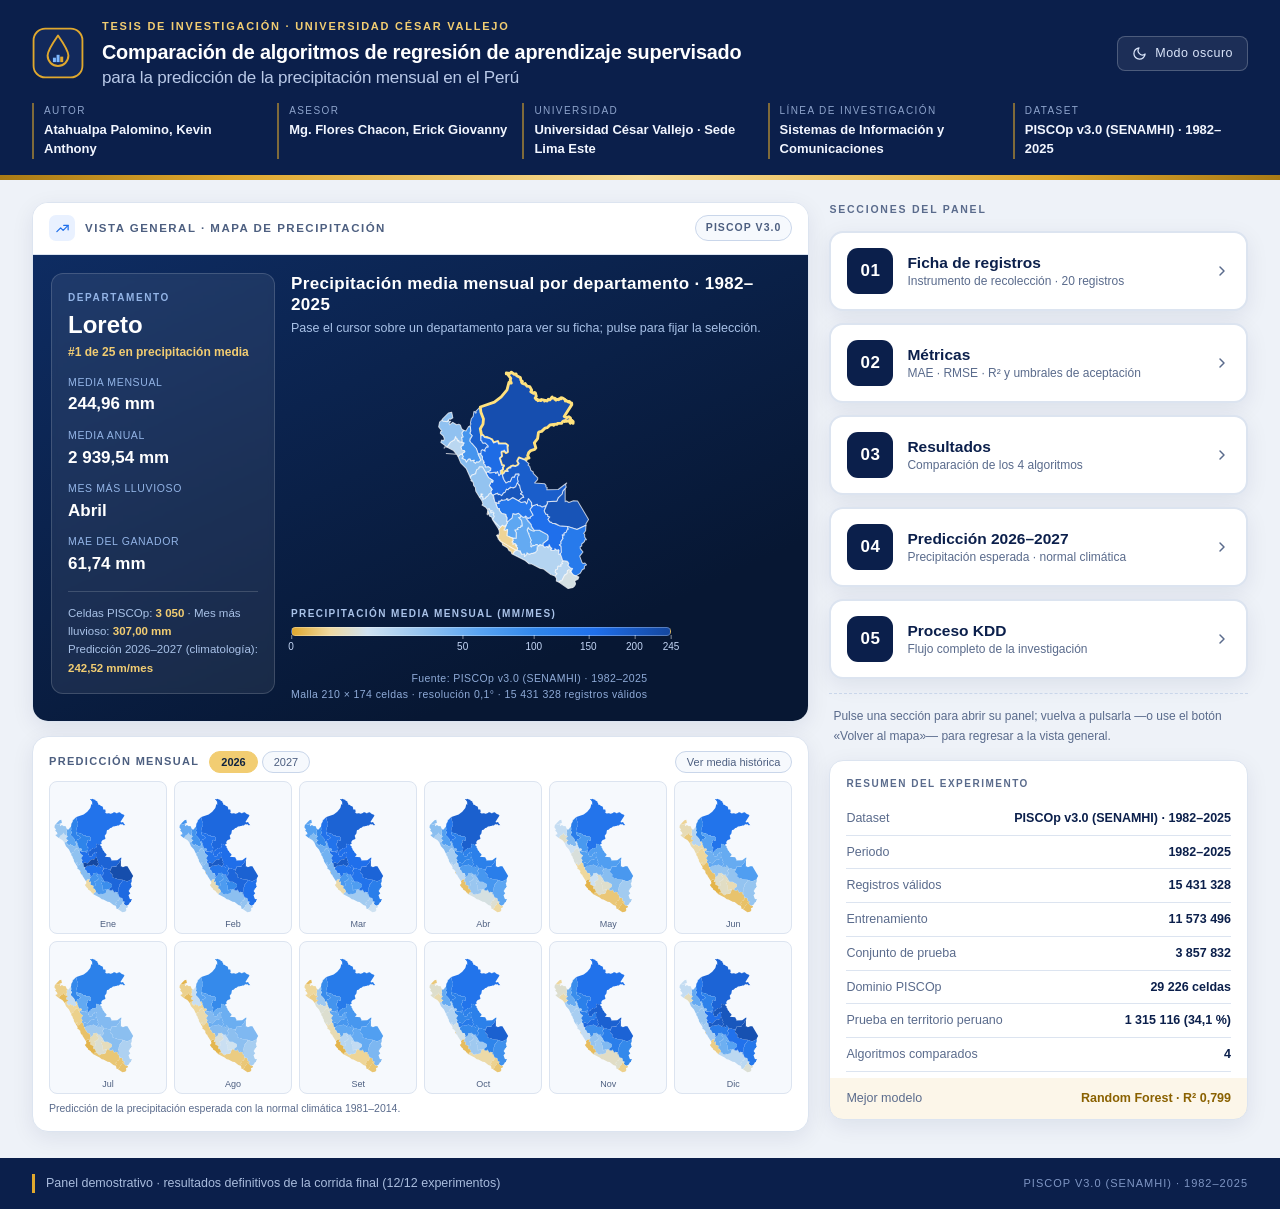
==== commit 01d2e8c9: "panel: predicción 2026-2027 con normal climática y visor mensual" ====
--- a/docs/index.html
+++ b/docs/index.html
@@ -16,11 +16,39 @@
        · baseline_persistencia.csv → línea base de referencia
        · dm_matrix_full.csv / wilcoxon_matrix_full.csv → significancia
        · preds_RF_full.npy        → error del ganador por celda y departamento
-       · model_Ridge_full.joblib  → proyección 2026 (Regresión Ridge)
+       · precipitacion_2027_por_celda.csv → predicción 2026–2027 (normal climática)
        · 05_PRODUCTO_ANEXOS/recalculo_espacial/ → dominio y departamentos
          (controles aprobados: MAE 47.5117 · RMSE 74.3312 · R² 0.7994)
      ══════════════════════════════════════════════════════════════ -->
 <script>
+const MENSUAL_CLIM = {
+  "Amazonas": [174.96, 224.37, 240.63, 220.20, 198.11, 172.40, 159.50, 101.43, 151.57, 195.50, 148.93, 220.43],
+  "Apurímac": [148.67, 157.35, 112.91, 45.68, 9.21, 6.35, 6.99, 15.38, 21.61, 41.11, 62.95, 103.15],
+  "Arequipa": [48.61, 53.63, 39.08, 12.91, 1.64, 1.22, 1.55, 2.15, 3.36, 4.82, 8.39, 24.25],
+  "Ayacucho": [121.91, 115.67, 108.04, 44.48, 9.79, 8.24, 10.34, 18.03, 26.96, 40.98, 41.90, 79.11],
+  "Cajamarca": [96.31, 131.78, 158.10, 107.04, 60.71, 29.02, 20.71, 19.36, 41.08, 87.71, 82.93, 88.31],
+  "Callao": [0.27, 0.74, 0.21, 0.20, 0.71, 0.93, 2.04, 1.40, 1.44, 0.36, 1.11, 0.43],
+  "Cusco": [284.78, 283.41, 239.34, 127.20, 57.41, 49.16, 55.92, 54.07, 87.22, 171.70, 195.59, 246.23],
+  "Huancavelica": [131.64, 124.19, 123.21, 50.16, 16.68, 9.46, 6.78, 11.77, 26.66, 45.65, 48.44, 82.83],
+  "Huánuco": [251.69, 236.91, 259.18, 169.76, 108.50, 78.78, 67.36, 62.63, 95.34, 164.89, 194.13, 255.53],
+  "Ica": [4.49, 6.31, 5.30, 1.05, 0.25, 0.23, 0.29, 0.31, 0.30, 0.66, 0.75, 2.30],
+  "Junín": [237.87, 225.93, 237.83, 112.52, 74.95, 45.38, 39.30, 59.38, 92.71, 160.57, 145.16, 204.47],
+  "La Libertad": [53.77, 68.78, 78.58, 57.98, 16.54, 5.27, 3.74, 3.54, 10.63, 32.50, 36.37, 46.55],
+  "Lambayeque": [17.80, 31.77, 58.89, 32.49, 9.16, 1.92, 0.66, 0.82, 2.44, 5.73, 5.29, 7.38],
+  "Lima": [57.73, 60.87, 64.53, 23.40, 3.79, 1.00, 1.03, 2.16, 5.94, 13.63, 20.38, 37.02],
+  "Loreto": [238.21, 277.84, 294.89, 307.00, 234.91, 235.24, 184.96, 157.17, 207.73, 236.16, 243.79, 292.39],
+  "Madre de Dios": [372.08, 298.33, 290.18, 194.42, 122.49, 110.32, 54.93, 64.08, 108.87, 302.05, 293.96, 361.42],
+  "Moquegua": [52.28, 48.52, 37.21, 10.20, 1.31, 1.00, 1.31, 1.63, 1.60, 2.90, 9.18, 24.75],
+  "Pasco": [399.20, 321.98, 325.79, 160.70, 117.86, 88.35, 69.91, 79.94, 124.41, 207.25, 275.66, 322.66],
+  "Piura": [44.10, 88.09, 104.76, 54.41, 20.43, 6.16, 2.63, 2.76, 3.63, 9.21, 9.77, 21.23],
+  "Puno": [272.28, 248.51, 195.76, 93.70, 39.10, 46.86, 31.65, 35.65, 65.76, 139.58, 158.72, 219.34],
+  "San Martín": [171.32, 238.12, 239.94, 188.00, 121.63, 101.38, 89.21, 97.32, 130.90, 187.33, 187.82, 180.62],
+  "Tacna": [26.83, 27.33, 15.73, 4.22, 0.80, 0.90, 1.25, 1.15, 1.45, 1.45, 2.79, 10.65],
+  "Tumbes": [61.57, 132.19, 97.73, 55.06, 20.69, 3.29, 1.31, 0.28, 0.68, 1.68, 3.65, 19.81],
+  "Ucayali": [294.23, 258.20, 255.00, 188.11, 110.82, 84.98, 60.88, 81.05, 125.87, 188.00, 301.09, 337.94],
+  "Áncash": [50.75, 53.40, 74.48, 36.64, 11.72, 3.71, 2.74, 5.33, 9.95, 29.69, 35.57, 46.03],
+};
+
 const DATOS = {
 
   /* ── 1 · Identificación de la tesis ── */
@@ -99,11 +127,11 @@
         id: "D2",
         corto: "Climatología",
         titulo: "D2. Climatología de la precipitación",
-        formula: "μ(c,m) = (1/N)·Σ_y P(c,y,m)    σ(c,m) = √[ Σ_y (P(c,y,m) − μ(c,m))² / (N − 1) ]    P̄(c) = (1/T)·Σ_t P(c,t)",
-        indicador: "Indicadores: media mensual por celda [31][46]; desviación estándar interanual por mes [31][46]; media por celda [47]",
+        formula: "μ(c,m) = (1/N)·Σ_y P(c,y,m)    σ(c,m) = √[ Σ_y (P(c,y,m) − μ(c,m))² / (N − 1) ]",
+        indicador: "Indicadores: media mensual por celda [31][46]; desviación estándar interanual por mes [31][46]",
         cols: ["N°", "Fecha registro", "Código", "Mes de evaluación", "Lat (°)", "Lon (°)",
                "Valor registrado P(c,t) (mm)", "Media mensual μ(c,m) (mm)",
-               "Desviación estándar σ(c,m) (mm)", "Media por celda P̄(c) (mm)"],
+               "Desviación estándar σ(c,m) (mm)", "Media por celda (descriptivo, no predictor) (mm)"],
         filas: [
           ["1","19820101","1","198201","-12,05","-77,05","0,20","0,71","0,81","1,21"],
           ["2","19820201","2","198202","-12,05","-77,05","1,96","1,95","1,84","1,21"],
@@ -248,32 +276,33 @@
     { modelo: "KNN-FAISS (HNSW)",  tiempo: 11234.5, mae: 50.567, rmse: 79.1685, r2: 0.7724, relMae: 0.49497, relRmse: 0.52086 }
   ],
 
-  /* ── 6 · Proyección nacional 2026 (mm/mes) ──
-     Recalculada con 05_PRODUCTO_ANEXOS/recalcular_espacial_final.py:
-     Regresión Ridge (config. full), predicción recursiva mes a mes con los
-     lags observados hasta 2025. El error por departamento sí es del ganador
-     (Random Forest); esta serie usa el pipeline Ridge conservado, cuyas
-     predicciones coinciden con las de la corrida final hasta 2,4 × 10⁻⁴ mm.
-     Se promedia SOLO sobre las celdas dentro del territorio peruano
-     (9 963 celdas); total anual 1 832 mm por celda. */
+  /* ── 6 · Predicción nacional 2026–2027 (mm/mes) ──
+     Normal climática mensual (μ) de 1981–2014, calculada sobre las
+     10 665 celdas terrestres del Perú. 2026 y 2027 comparten el mismo
+     valor esperado porque el método no incorpora tendencia interanual. */
   proyeccion: {
-    anio: "2026",
-    modelo: "la Regresión Ridge",
+    anio: "2026–2027",
+    modelo: "la normal climática 1981–2014",
     serie: [
-      { mes: "Ene", mm: 203.97 },
-      { mes: "Feb", mm: 210.24 },
-      { mes: "Mar", mm: 209.62 },
-      { mes: "Abr", mm: 168.24 },
-      { mes: "May", mm: 116.67 },
-      { mes: "Jun", mm: 106.29 },
-      { mes: "Jul", mm: 83.98 },
-      { mes: "Ago", mm: 78.48 },
-      { mes: "Set", mm: 109.84 },
-      { mes: "Oct", mm: 157.35 },
-      { mes: "Nov", mm: 174.63 },
-      { mes: "Dic", mm: 212.85 }
+      { mes: "Ene", mm: 203.63 },
+      { mes: "Feb", mm: 210.53 },
+      { mes: "Mar", mm: 210.88 },
+      { mes: "Abr", mm: 165.79 },
+      { mes: "May", mm: 112.39 },
+      { mes: "Jun", mm: 103.46 },
+      { mes: "Jul", mm: 80.90 },
+      { mes: "Ago", mm: 75.19 },
+      { mes: "Set", mm: 107.29 },
+      { mes: "Oct", mm: 155.44 },
+      { mes: "Nov", mm: 169.93 },
+      { mes: "Dic", mm: 209.31 },
     ]
   },
+
+  /* ── 6b · Predicción mensual por departamento (2026 y 2027) ──
+     Valores de μ(c,m) para cada departamento y mes. 2026 y 2027 son
+     idénticos porque usan la misma normal climática. */
+  mensual: { "2026": MENSUAL_CLIM, "2027": MENSUAL_CLIM },
 
   /* ── 7 · Departamentos: precipitación media y geometría del mapa ──
         mm      : precipitación media mensual (mm/mes)
@@ -282,34 +311,34 @@
         mmMes   : mm registrados en ese mes
         mae     : error absoluto medio del GANADOR, Random Forest (mm)
         celdas  : celdas PISCOp que lo componen
-        proy    : proyección 2026 con la Regresión Ridge (mm/mes)
+        proy    : predicción 2026–2027 con la normal climática (mm/mes)
         d       : contorno del departamento en coordenadas lon,lat (grados)   */
   departamentos: [
-    { n:"Amazonas", mm:186.45, anual:2237.41, mes:"Mar", mmMes:240.63, mae:51.9256, celdas:328, proy:181.78, d:"M-77.78,6.94L-78.00,6.97L-78.15,6.50L-78.51,6.08L-78.60,6.07L-78.71,5.83L-78.50,5.43L-78.70,5.19L-78.62,5.02L-78.64,4.67L-78.71,4.62L-78.60,4.42L-78.65,4.36L-78.57,3.99L-78.41,3.78L-78.35,3.38L-78.25,3.40L-78.22,3.51L-78.15,3.48L-78.19,3.36L-77.81,2.98L-77.76,3.44L-77.54,4.00L-77.58,4.44L-77.81,4.83L-77.68,5.29L-77.77,5.48L-77.76,5.82L-77.69,5.84L-77.63,6.01L-77.52,6.07L-77.47,6.00L-77.21,6.16L-77.13,6.32L-77.20,6.42L-77.28,6.38L-77.43,6.60L-77.39,6.74L-77.60,6.62L-77.71,6.64L-77.71,6.91L-77.78,6.94" },
-    { n:"Apurímac", mm:62.05, anual:744.64, mes:"Feb", mmMes:157.35, mae:19.1745, celdas:176, proy:57.98, d:"M-73.24,13.48L-73.21,13.41L-72.91,13.38L-72.13,13.79L-72.06,13.93L-72.08,14.21L-72.49,14.53L-72.47,14.66L-72.59,14.71L-72.79,14.65L-72.85,14.76L-73.04,14.62L-73.29,14.74L-73.36,14.68L-73.47,14.84L-73.55,14.80L-73.51,14.54L-73.58,14.42L-73.51,14.27L-73.74,13.79L-73.67,13.73L-73.81,13.61L-73.83,13.25L-73.74,13.17L-73.73,13.27L-73.48,13.43L-73.24,13.48" },
-    { n:"Arequipa", mm:17.43, anual:209.12, mes:"Feb", mmMes:53.63, mae:8.1075, celdas:536, proy:15.98, d:"M-71.84,17.17L-72.45,16.70L-72.76,16.63L-73.45,16.28L-73.70,16.25L-74.05,15.95L-75.06,15.45L-74.94,15.21L-74.76,15.10L-74.42,15.17L-74.30,15.48L-74.06,15.41L-74.06,15.63L-73.88,15.44L-73.87,15.32L-73.69,15.44L-73.44,15.36L-73.28,15.39L-73.28,15.29L-73.17,15.31L-73.02,15.13L-73.00,14.81L-72.74,14.64L-72.59,14.71L-72.47,14.66L-72.41,14.83L-72.13,14.78L-72.06,14.89L-71.99,14.63L-71.86,14.88L-71.75,14.94L-71.84,15.08L-71.62,15.14L-71.48,15.06L-71.51,14.98L-71.32,15.12L-71.21,15.05L-71.14,15.12L-71.17,15.42L-71.04,15.40L-70.92,15.64L-70.94,15.78L-70.80,16.05L-70.90,16.11L-70.84,16.24L-70.99,16.31L-70.96,16.48L-71.24,16.46L-71.29,16.73L-71.43,16.74L-71.47,16.95L-71.31,17.10L-71.42,17.24L-71.49,17.29L-71.84,17.17" },
-    { n:"Ayacucho", mm:53.31, anual:639.67, mes:"Ene", mmMes:121.91, mae:17.9654, celdas:362, proy:50.34, d:"M-73.29,15.39L-73.44,15.36L-73.69,15.44L-73.87,15.32L-73.88,15.44L-74.07,15.63L-74.06,15.40L-74.30,15.48L-74.31,15.36L-74.42,15.30L-74.40,15.18L-74.75,15.11L-74.65,14.98L-74.75,14.84L-74.72,14.71L-74.83,14.74L-74.79,14.62L-74.88,14.54L-75.06,14.63L-75.05,14.43L-75.14,14.42L-75.03,14.27L-75.09,14.22L-75.03,14.07L-74.76,14.08L-74.77,13.61L-74.90,13.39L-74.63,13.35L-74.69,13.29L-74.57,13.18L-74.40,13.17L-74.38,13.03L-74.27,13.07L-74.32,12.60L-74.58,12.33L-74.41,12.30L-74.38,12.18L-74.13,12.33L-73.98,12.24L-73.80,12.62L-73.50,12.93L-73.41,13.21L-73.22,13.42L-73.24,13.48L-73.48,13.43L-73.73,13.27L-73.75,13.17L-73.85,13.40L-73.51,14.27L-73.58,14.42L-73.51,14.54L-73.55,14.80L-73.47,14.84L-73.36,14.68L-73.29,14.74L-73.04,14.62L-72.85,14.76L-73.00,14.81L-73.02,15.13L-73.17,15.31L-73.28,15.29L-73.29,15.39" },
-    { n:"Cajamarca", mm:79.29, anual:951.52, mes:"Mar", mmMes:158.10, mae:33.1887, celdas:267, proy:72.20, d:"M-77.83,7.35L-77.75,7.48L-77.96,7.67L-78.13,7.65L-78.22,7.76L-78.38,7.63L-78.33,7.50L-78.62,7.55L-78.66,7.41L-78.79,7.39L-78.99,7.66L-79.07,7.47L-79.37,7.33L-79.25,7.20L-79.33,7.08L-79.31,6.90L-79.12,6.78L-79.14,6.70L-79.36,6.64L-79.45,6.41L-79.42,6.31L-79.25,6.22L-79.27,6.15L-79.18,6.04L-79.42,6.00L-79.33,5.89L-79.40,5.54L-79.27,5.52L-79.38,5.19L-79.21,4.96L-79.02,5.02L-78.80,4.64L-78.65,4.66L-78.62,5.02L-78.70,5.21L-78.50,5.42L-78.69,5.70L-78.70,5.89L-78.15,6.50L-77.83,7.35" },
-    { n:"Callao", mm:0.92, anual:10.99, mes:"Jul", mmMes:2.04, mae:0.9343, celdas:1, proy:0.33, d:"M-77.24,12.06L-77.19,12.11L-77.24,12.06L-77.19,11.83L-77.13,11.82L-77.08,12.05L-77.17,12.07L-77.19,11.83" },
-    { n:"Cusco", mm:155.77, anual:1869.23, mes:"Ene", mmMes:285.01, mae:36.4822, celdas:602, proy:155.18, d:"M-71.05,15.43L-71.17,15.42L-71.14,15.12L-71.21,15.05L-71.32,15.12L-71.51,14.98L-71.48,15.06L-71.62,15.14L-71.84,15.07L-71.75,14.94L-71.86,14.88L-71.99,14.63L-72.05,14.89L-72.15,14.78L-72.32,14.84L-72.47,14.79L-72.50,14.55L-72.08,14.21L-72.06,13.93L-72.13,13.79L-72.80,13.42L-73.25,13.41L-73.49,13.07L-73.50,12.93L-73.97,12.35L-73.96,12.21L-73.75,12.43L-73.70,12.34L-73.59,12.40L-73.58,12.28L-73.35,12.14L-73.61,11.66L-73.33,11.31L-72.98,11.21L-72.96,11.33L-72.71,11.35L-72.55,11.45L-72.25,11.32L-72.40,11.79L-72.27,12.05L-72.10,12.08L-72.10,12.23L-71.93,12.29L-72.08,12.49L-71.96,12.68L-71.11,13.03L-70.40,13.09L-70.42,13.25L-70.35,13.31L-70.45,13.36L-70.54,13.58L-70.72,13.66L-70.71,13.84L-70.88,13.82L-70.81,13.91L-70.86,14.03L-70.79,14.08L-70.99,14.38L-70.97,14.57L-71.12,14.65L-70.97,14.77L-70.95,15.30L-71.05,15.43" },
-    { n:"Huancavelica", mm:57.21, anual:686.48, mes:"Ene", mmMes:131.64, mae:19.825, celdas:187, proy:54.29, d:"M-74.78,14.04L-74.77,14.09L-75.01,14.07L-75.06,14.13L-75.11,14.03L-75.17,14.07L-75.55,13.89L-75.50,13.36L-75.69,13.44L-75.81,13.39L-75.71,13.29L-75.72,13.11L-75.63,13.06L-75.61,12.86L-75.51,12.78L-75.58,12.64L-75.47,12.68L-75.32,12.49L-75.22,12.46L-75.22,12.39L-75.13,12.38L-75.05,12.00L-74.84,12.07L-74.57,11.98L-74.35,12.14L-74.41,12.30L-74.58,12.33L-74.32,12.60L-74.27,13.06L-74.38,13.03L-74.40,13.17L-74.57,13.18L-74.69,13.29L-74.63,13.35L-74.90,13.39L-74.77,13.61L-74.78,14.04" },
-    { n:"Huánuco", mm:164.26, anual:1971.16, mes:"Mar", mmMes:259.18, mae:40.5086, celdas:305, proy:164.75, d:"M-76.48,10.33L-76.72,10.48L-76.87,10.37L-76.92,10.12L-76.81,9.96L-77.05,9.64L-76.87,9.29L-76.77,9.37L-76.73,9.23L-77.11,8.97L-77.29,8.64L-77.27,8.47L-77.13,8.44L-77.05,8.55L-76.92,8.57L-76.54,8.50L-76.50,8.62L-76.37,8.41L-76.23,8.80L-76.11,8.65L-76.13,8.37L-76.00,8.32L-75.88,9.01L-75.62,9.41L-75.45,9.30L-75.27,9.30L-75.14,8.97L-75.05,8.90L-74.94,8.93L-74.80,8.63L-74.53,8.66L-74.51,8.76L-74.66,8.96L-74.59,9.30L-74.82,9.75L-75.11,9.85L-75.29,9.78L-75.28,9.86L-75.39,9.88L-75.47,10.00L-75.59,9.95L-75.71,10.21L-75.84,10.26L-76.00,10.49L-76.20,10.38L-76.31,10.41L-76.34,10.29L-76.48,10.33" },
-    { n:"Ica", mm:2.02, anual:24.27, mes:"Feb", mmMes:6.31, mae:1.2791, celdas:178, proy:1.09, d:"M-74.78,15.11L-74.93,15.19L-75.05,15.43L-75.14,15.41L-75.23,15.20L-75.37,15.15L-75.52,14.90L-75.92,14.66L-75.97,14.47L-76.14,14.35L-76.14,14.23L-76.30,14.16L-76.28,13.91L-76.39,13.91L-76.37,13.80L-76.25,13.85L-76.19,13.58L-76.25,13.32L-76.16,13.19L-75.96,13.00L-75.80,13.06L-75.61,12.97L-75.81,13.40L-75.69,13.44L-75.50,13.36L-75.56,13.87L-75.07,14.09L-75.03,14.27L-75.14,14.42L-75.05,14.43L-75.06,14.62L-74.88,14.54L-74.79,14.62L-74.85,14.67L-74.80,14.75L-74.72,14.71L-74.77,14.79L-74.66,14.90L-74.67,15.05L-74.78,15.11L-76.18,14.30L-76.45,13.82" },
-    { n:"Junín", mm:136.48, anual:1637.80, mes:"Ene", mmMes:237.87, mae:33.1755, celdas:369, proy:136.77, d:"M-75.43,12.63L-75.47,12.68L-75.58,12.64L-75.55,12.37L-75.67,12.06L-76.01,11.99L-76.20,11.73L-76.19,11.59L-76.30,11.60L-76.38,11.50L-76.49,11.09L-76.23,11.15L-76.28,10.92L-76.12,10.96L-75.99,10.82L-75.94,10.89L-75.61,10.82L-75.57,10.73L-75.46,10.77L-75.47,10.90L-75.06,10.65L-74.40,11.04L-74.01,10.99L-73.89,11.18L-73.77,10.74L-73.59,10.85L-73.47,11.09L-73.48,11.35L-73.42,11.38L-73.61,11.66L-73.35,12.14L-73.58,12.28L-73.59,12.39L-73.70,12.35L-73.75,12.43L-73.96,12.21L-74.12,12.33L-74.22,12.30L-74.57,11.98L-74.84,12.07L-75.05,12.00L-75.13,12.38L-75.43,12.63" },
-    { n:"La Libertad", mm:35.17, anual:421.99, mes:"Mar", mmMes:78.58, mae:13.6936, celdas:212, proy:30.27, d:"M-78.56,8.78L-78.65,8.97L-78.99,8.21L-79.47,7.71L-79.69,7.18L-79.50,6.97L-79.32,7.03L-79.25,7.20L-79.37,7.33L-79.07,7.47L-78.99,7.66L-78.84,7.44L-78.68,7.39L-78.62,7.55L-78.32,7.50L-78.38,7.63L-78.22,7.76L-78.13,7.65L-77.96,7.67L-77.74,7.47L-78.00,6.99L-77.77,6.93L-77.62,7.18L-77.63,7.41L-77.52,7.51L-77.54,7.65L-77.46,7.69L-77.53,7.77L-77.38,7.91L-77.39,8.05L-77.11,8.03L-76.91,8.17L-76.98,8.40L-77.33,8.53L-77.65,8.05L-77.90,8.06L-77.93,8.20L-78.12,8.31L-78.20,8.63L-78.56,8.78" },
-    { n:"Lambayeque", mm:15.57, anual:186.81, mes:"Mar", mmMes:58.89, mae:13.4189, celdas:115, proy:8.98, d:"M-80.72,6.92L-79.82,6.99L-80.07,6.68L-80.63,6.38L-80.34,5.96L-80.00,5.76L-79.90,5.48L-79.82,5.67L-79.75,5.68L-79.74,5.84L-79.62,5.80L-79.60,5.94L-79.18,6.04L-79.27,6.15L-79.25,6.22L-79.42,6.31L-79.45,6.41L-79.36,6.64L-79.14,6.70L-79.12,6.78L-79.30,6.89L-79.32,7.03L-79.45,6.95L-79.69,7.18L-79.82,6.99" },
-    { n:"Lima", mm:23.12, anual:277.43, mes:"Mar", mmMes:59.80, mae:9.8613, celdas:290, proy:20.53, d:"M-76.12,13.17L-76.25,13.32L-76.79,12.51L-76.62,12.24L-76.72,12.10L-76.67,11.92L-76.73,11.87L-76.92,11.96L-76.94,11.83L-76.81,11.75L-76.98,11.73L-77.07,11.57L-77.19,11.68L-77.35,11.47L-77.66,11.29L-77.59,11.18L-77.66,10.95L-77.89,10.61L-77.77,10.57L-77.75,10.32L-77.63,10.32L-77.74,10.57L-77.65,10.52L-77.64,10.60L-77.58,10.59L-77.59,10.79L-77.40,10.72L-77.07,10.34L-76.91,10.27L-76.73,10.48L-76.38,11.50L-76.30,11.60L-76.19,11.59L-76.20,11.73L-76.01,11.99L-75.64,12.11L-75.67,12.19L-75.55,12.37L-75.58,12.72L-75.51,12.79L-75.67,13.02L-75.80,13.06L-75.94,12.99L-76.12,13.17L-76.78,12.52L-76.85,12.30L-77.04,12.21L-77.10,11.86L-77.20,11.77L-77.07,11.57L-76.98,11.73L-76.81,11.76L-76.94,11.83L-76.92,11.96L-76.73,11.87L-76.64,11.96L-76.72,12.10L-76.62,12.24L-76.78,12.52" },
-    { n:"Loreto", mm:244.96, anual:2939.54, mes:"Abr", mmMes:307.00, mae:61.7446, celdas:3050, proy:242.83, d:"M-75.96,8.70L-75.99,8.32L-75.91,8.26L-75.94,8.11L-75.84,7.96L-75.99,7.95L-76.20,7.31L-76.01,7.14L-76.06,6.81L-75.99,6.72L-75.85,6.72L-75.79,6.64L-75.63,6.84L-75.51,6.78L-75.55,6.34L-75.50,6.26L-75.66,6.12L-76.27,6.12L-76.34,5.91L-76.69,6.03L-76.83,5.77L-77.25,5.57L-77.49,5.55L-77.60,5.39L-77.69,5.41L-77.81,4.83L-77.58,4.44L-77.54,4.00L-77.76,3.44L-77.81,2.99L-76.62,2.58L-76.04,2.13L-75.55,1.54L-75.39,0.92L-75.19,0.97L-75.28,0.73L-75.23,0.56L-75.51,0.20L-75.61,0.19L-75.61,0.11L-75.29,0.15L-75.18,0.04L-74.93,0.23L-74.79,0.19L-74.73,0.34L-74.42,0.50L-74.37,0.73L-74.25,0.83L-74.32,0.88L-74.27,0.98L-74.06,1.05L-74.02,1.00L-73.86,1.23L-73.62,1.26L-73.46,1.57L-73.54,1.70L-73.32,1.83L-73.22,1.75L-73.15,1.80L-73.07,2.09L-73.17,2.23L-73.06,2.36L-72.97,2.35L-72.94,2.46L-72.72,2.39L-72.68,2.45L-72.63,2.36L-72.41,2.41L-72.37,2.49L-72.25,2.43L-72.16,2.48L-72.06,2.34L-71.92,2.38L-71.73,2.14L-71.72,2.22L-71.52,2.25L-71.50,2.35L-71.45,2.28L-71.40,2.41L-71.29,2.34L-71.18,2.38L-71.12,2.28L-70.98,2.30L-71.00,2.21L-70.86,2.22L-70.65,2.35L-70.61,2.48L-70.55,2.42L-70.42,2.53L-70.30,2.51L-70.36,2.57L-70.24,2.55L-70.14,2.70L-70.08,2.65L-70.07,2.79L-70.71,3.79L-70.50,3.89L-70.33,3.81L-70.19,3.91L-70.16,4.04L-69.95,4.23L-69.96,4.38L-70.11,4.26L-70.20,4.36L-70.32,4.14L-70.50,4.20L-70.55,4.14L-70.57,4.21L-70.64,4.13L-70.68,4.21L-70.76,4.16L-70.84,4.22L-70.94,4.38L-71.27,4.38L-71.31,4.46L-71.51,4.44L-71.60,4.53L-71.61,4.47L-71.91,4.51L-72.13,4.73L-72.33,4.78L-72.62,5.05L-72.82,5.10L-72.89,5.16L-72.96,5.66L-73.24,6.03L-73.11,6.45L-73.21,6.58L-73.54,6.68L-73.71,6.84L-73.80,7.11L-73.69,7.31L-73.95,7.35L-73.92,7.46L-73.98,7.53L-74.52,7.30L-74.65,7.56L-74.52,7.78L-74.65,7.95L-74.85,8.03L-75.06,7.98L-75.19,8.03L-75.23,8.15L-75.32,8.13L-75.51,8.27L-75.44,8.44L-75.68,8.42L-75.82,8.64L-75.96,8.70" },
-    { n:"Madre de Dios", mm:214.66, anual:2575.97, mes:"Ene", mmMes:372.08, mae:49.0805, celdas:706, proy:218.71, d:"M-70.40,13.10L-71.11,13.03L-71.46,12.85L-71.68,12.85L-71.82,12.72L-71.91,12.73L-72.08,12.49L-71.93,12.29L-72.10,12.23L-72.10,12.08L-72.27,12.05L-72.40,11.78L-72.12,11.12L-72.17,11.00L-71.35,10.96L-71.21,10.65L-70.89,10.35L-70.83,10.09L-70.63,9.88L-70.63,11.00L-70.53,10.94L-70.31,11.07L-69.93,10.92L-69.58,10.94L-68.65,12.50L-68.87,12.87L-68.87,13.00L-69.63,13.36L-70.40,13.10" },
-    { n:"Moquegua", mm:16.38, anual:196.52, mes:"Ene", mmMes:52.28, mae:7.7829, celdas:137, proy:14.15, d:"M-71.08,17.73L-71.14,17.82L-71.38,17.71L-71.36,17.49L-71.49,17.29L-71.31,17.09L-71.47,16.95L-71.43,16.75L-71.29,16.73L-71.24,16.46L-70.96,16.47L-70.99,16.31L-70.84,16.24L-70.90,16.11L-70.81,16.05L-70.82,15.98L-70.72,16.03L-70.56,15.98L-70.33,16.20L-70.38,16.39L-70.32,16.47L-70.10,16.65L-70.02,16.63L-70.00,16.73L-70.22,16.96L-70.18,16.82L-70.31,16.77L-70.44,16.84L-70.45,17.08L-70.68,17.22L-70.91,17.69L-71.08,17.73" },
-    { n:"Pasco", mm:209.16, anual:2509.95, mes:"Ene", mmMes:399.20, mae:48.5022, celdas:198, proy:219.66, d:"M-76.27,10.95L-76.23,11.15L-76.58,11.02L-76.70,10.44L-76.34,10.29L-76.31,10.41L-76.20,10.38L-76.00,10.49L-75.84,10.26L-75.71,10.21L-75.59,9.95L-75.47,10.00L-75.39,9.88L-75.28,9.86L-75.29,9.78L-75.01,9.84L-74.81,9.74L-74.71,9.45L-74.58,9.48L-74.58,9.57L-74.48,9.63L-74.39,10.05L-74.25,10.21L-74.41,10.33L-74.19,10.46L-74.14,10.67L-74.23,10.63L-74.57,10.91L-75.06,10.65L-75.47,10.90L-75.46,10.77L-75.57,10.73L-75.61,10.82L-75.94,10.89L-75.99,10.82L-76.12,10.96L-76.27,10.95" },
-    { n:"Piura", mm:31.23, anual:374.79, mes:"Mar", mmMes:104.76, mae:24.3901, celdas:291, proy:26.46, d:"M-80.63,6.37L-81.15,5.99L-81.08,5.79L-80.92,5.84L-80.85,5.69L-80.93,5.46L-81.19,5.22L-81.17,5.08L-81.06,5.02L-81.33,4.67L-81.26,4.28L-81.04,4.09L-80.97,4.17L-80.62,4.23L-80.49,4.08L-80.45,4.21L-80.31,4.20L-80.45,4.38L-80.39,4.49L-80.14,4.29L-79.81,4.49L-79.63,4.44L-79.49,4.53L-79.39,4.83L-79.21,4.97L-79.38,5.19L-79.27,5.52L-79.40,5.54L-79.36,5.93L-79.60,5.94L-79.62,5.80L-79.74,5.84L-79.75,5.68L-79.82,5.67L-79.90,5.48L-80.00,5.76L-80.34,5.96L-80.63,6.37L-80.85,6.38L-80.86,6.48L-80.85,6.38" },
-    { n:"Puno", mm:128.94, anual:1547.33, mes:"Ene", mmMes:272.28, mae:35.5826, celdas:610, proy:132.45, d:"M-69.57,17.19L-69.73,17.30L-70.04,17.13L-70.15,16.94L-70.00,16.65L-70.17,16.61L-70.38,16.39L-70.32,16.22L-70.44,16.04L-70.84,15.97L-71.04,15.40L-70.95,15.30L-70.97,14.77L-71.12,14.65L-70.97,14.57L-70.99,14.38L-70.79,14.08L-70.86,14.03L-70.81,13.91L-70.88,13.82L-70.71,13.84L-70.72,13.66L-70.54,13.58L-70.45,13.36L-70.35,13.31L-70.42,13.25L-70.40,13.11L-69.63,13.36L-68.87,13.00L-68.90,13.46L-69.07,13.69L-68.98,13.76L-68.98,13.98L-68.83,14.23L-68.98,14.24L-69.00,14.38L-69.23,14.58L-69.23,14.75L-69.36,14.81L-69.35,14.97L-69.12,15.26L-69.40,15.61L-69.20,16.16L-69.10,16.23L-68.96,16.19L-68.82,16.35L-69.00,16.45L-69.01,16.67L-69.17,16.73L-69.37,17.07L-69.57,17.19" },
-    { n:"San Martín", mm:163.31, anual:1959.70, mes:"Mar", mmMes:239.94, mae:47.8955, celdas:414, proy:160.22, d:"M-76.35,8.43L-76.48,8.62L-76.55,8.50L-77.05,8.55L-77.14,8.48L-76.93,8.36L-76.91,8.16L-77.11,8.03L-77.37,8.06L-77.38,7.91L-77.52,7.77L-77.46,7.68L-77.54,7.65L-77.49,7.60L-77.63,7.41L-77.62,7.18L-77.75,7.02L-77.74,6.68L-77.61,6.61L-77.39,6.74L-77.43,6.60L-77.28,6.38L-77.16,6.40L-77.13,6.30L-77.40,6.03L-77.63,6.01L-77.69,5.84L-77.76,5.82L-77.74,5.40L-77.60,5.39L-77.44,5.58L-77.04,5.65L-76.83,5.78L-76.69,6.03L-76.34,5.91L-76.27,6.12L-75.66,6.12L-75.50,6.25L-75.55,6.34L-75.51,6.78L-75.63,6.84L-75.79,6.64L-75.85,6.72L-75.99,6.72L-76.06,6.81L-76.01,7.14L-76.20,7.31L-75.99,7.95L-75.84,7.96L-75.94,8.11L-75.91,8.26L-76.13,8.37L-76.11,8.65L-76.23,8.80L-76.35,8.43" },
-    { n:"Tacna", mm:8.04, anual:96.51, mes:"Feb", mmMes:27.33, mae:4.1107, celdas:133, proy:6.56, d:"M-69.82,18.12L-69.97,18.26L-70.38,18.35L-71.14,17.82L-71.08,17.72L-70.91,17.69L-70.68,17.22L-70.45,17.08L-70.44,16.84L-70.32,16.77L-70.18,16.82L-70.25,16.95L-70.15,16.92L-69.94,17.20L-69.47,17.37L-69.55,17.57L-69.82,17.69L-69.75,17.95L-69.82,18.12" },
-    { n:"Tumbes", mm:32.71, anual:392.57, mes:"Feb", mmMes:132.19, mae:19.7458, celdas:37, proy:29.47, d:"M-80.67,4.21L-80.97,4.17L-81.04,4.09L-81.00,4.00L-80.51,3.50L-80.23,3.43L-80.13,3.90L-80.30,4.02L-80.44,4.00L-80.59,4.21L-80.67,4.21" },
-    { n:"Ucayali", mm:191.37, anual:2296.49, mes:"Dic", mmMes:337.94, mae:43.8098, celdas:869, proy:191.20, d:"M-72.25,11.32L-72.61,11.44L-72.71,11.35L-72.96,11.33L-72.98,11.21L-73.44,11.37L-73.47,11.08L-73.74,10.73L-73.89,11.18L-74.01,10.99L-74.35,11.06L-74.57,10.91L-74.23,10.63L-74.13,10.65L-74.19,10.46L-74.41,10.33L-74.25,10.21L-74.39,10.05L-74.48,9.62L-74.68,9.41L-74.59,9.30L-74.67,9.08L-74.62,8.83L-74.51,8.75L-74.55,8.64L-74.83,8.65L-74.94,8.93L-75.05,8.90L-75.14,8.97L-75.29,9.31L-75.45,9.30L-75.63,9.41L-75.78,9.20L-75.95,8.70L-75.82,8.64L-75.68,8.42L-75.44,8.44L-75.51,8.27L-75.32,8.13L-75.23,8.15L-75.19,8.03L-75.06,7.98L-74.85,8.03L-74.65,7.95L-74.52,7.78L-74.65,7.56L-74.52,7.30L-74.05,7.48L-73.69,7.78L-73.77,7.90L-73.63,8.02L-73.53,8.35L-73.33,8.49L-73.33,8.61L-72.95,8.99L-72.96,9.14L-73.21,9.41L-72.36,9.49L-72.25,9.62L-72.26,9.75L-72.15,9.80L-72.18,10.00L-71.22,9.97L-70.50,9.42L-70.60,9.56L-70.54,9.77L-70.82,10.09L-70.89,10.35L-71.21,10.65L-71.33,10.94L-72.17,11.00L-72.12,11.12L-72.25,11.32" },
-    { n:"Áncash", mm:30.22, anual:362.62, mes:"Mar", mmMes:74.48, mae:11.3825, celdas:291, proy:26.58, d:"M-77.29,10.56L-77.40,10.72L-77.59,10.79L-77.58,10.59L-77.75,10.53L-77.60,10.36L-77.75,10.32L-77.77,10.57L-77.89,10.61L-78.19,10.11L-78.23,9.80L-78.37,9.63L-78.41,9.36L-78.53,9.28L-78.50,9.19L-78.56,9.25L-78.61,9.18L-78.56,9.13L-78.66,8.99L-78.55,8.77L-78.20,8.63L-78.12,8.31L-77.93,8.20L-77.89,8.06L-77.62,8.07L-77.11,8.97L-76.73,9.21L-76.76,9.36L-76.84,9.26L-77.05,9.64L-76.81,9.96L-76.92,10.12L-76.91,10.27L-77.07,10.34L-77.19,10.55L-77.29,10.56" }
+    { n:"Amazonas", mm:186.45, anual:2237.41, mes:"Mar", mmMes:240.63, mae:51.9256, celdas:328, proy:184.00, d:"M-77.78,6.94L-78.00,6.97L-78.15,6.50L-78.51,6.08L-78.60,6.07L-78.71,5.83L-78.50,5.43L-78.70,5.19L-78.62,5.02L-78.64,4.67L-78.71,4.62L-78.60,4.42L-78.65,4.36L-78.57,3.99L-78.41,3.78L-78.35,3.38L-78.25,3.40L-78.22,3.51L-78.15,3.48L-78.19,3.36L-77.81,2.98L-77.76,3.44L-77.54,4.00L-77.58,4.44L-77.81,4.83L-77.68,5.29L-77.77,5.48L-77.76,5.82L-77.69,5.84L-77.63,6.01L-77.52,6.07L-77.47,6.00L-77.21,6.16L-77.13,6.32L-77.20,6.42L-77.28,6.38L-77.43,6.60L-77.39,6.74L-77.60,6.62L-77.71,6.64L-77.71,6.91L-77.78,6.94" },
+    { n:"Apurímac", mm:62.05, anual:744.64, mes:"Feb", mmMes:157.35, mae:19.1745, celdas:176, proy:60.95, d:"M-73.24,13.48L-73.21,13.41L-72.91,13.38L-72.13,13.79L-72.06,13.93L-72.08,14.21L-72.49,14.53L-72.47,14.66L-72.59,14.71L-72.79,14.65L-72.85,14.76L-73.04,14.62L-73.29,14.74L-73.36,14.68L-73.47,14.84L-73.55,14.80L-73.51,14.54L-73.58,14.42L-73.51,14.27L-73.74,13.79L-73.67,13.73L-73.81,13.61L-73.83,13.25L-73.74,13.17L-73.73,13.27L-73.48,13.43L-73.24,13.48" },
+    { n:"Arequipa", mm:17.43, anual:209.12, mes:"Feb", mmMes:53.63, mae:8.1075, celdas:536, proy:16.80, d:"M-71.84,17.17L-72.45,16.70L-72.76,16.63L-73.45,16.28L-73.70,16.25L-74.05,15.95L-75.06,15.45L-74.94,15.21L-74.76,15.10L-74.42,15.17L-74.30,15.48L-74.06,15.41L-74.06,15.63L-73.88,15.44L-73.87,15.32L-73.69,15.44L-73.44,15.36L-73.28,15.39L-73.28,15.29L-73.17,15.31L-73.02,15.13L-73.00,14.81L-72.74,14.64L-72.59,14.71L-72.47,14.66L-72.41,14.83L-72.13,14.78L-72.06,14.89L-71.99,14.63L-71.86,14.88L-71.75,14.94L-71.84,15.08L-71.62,15.14L-71.48,15.06L-71.51,14.98L-71.32,15.12L-71.21,15.05L-71.14,15.12L-71.17,15.42L-71.04,15.40L-70.92,15.64L-70.94,15.78L-70.80,16.05L-70.90,16.11L-70.84,16.24L-70.99,16.31L-70.96,16.48L-71.24,16.46L-71.29,16.73L-71.43,16.74L-71.47,16.95L-71.31,17.10L-71.42,17.24L-71.49,17.29L-71.84,17.17" },
+    { n:"Ayacucho", mm:53.31, anual:639.67, mes:"Ene", mmMes:121.91, mae:17.9654, celdas:362, proy:52.12, d:"M-73.29,15.39L-73.44,15.36L-73.69,15.44L-73.87,15.32L-73.88,15.44L-74.07,15.63L-74.06,15.40L-74.30,15.48L-74.31,15.36L-74.42,15.30L-74.40,15.18L-74.75,15.11L-74.65,14.98L-74.75,14.84L-74.72,14.71L-74.83,14.74L-74.79,14.62L-74.88,14.54L-75.06,14.63L-75.05,14.43L-75.14,14.42L-75.03,14.27L-75.09,14.22L-75.03,14.07L-74.76,14.08L-74.77,13.61L-74.90,13.39L-74.63,13.35L-74.69,13.29L-74.57,13.18L-74.40,13.17L-74.38,13.03L-74.27,13.07L-74.32,12.60L-74.58,12.33L-74.41,12.30L-74.38,12.18L-74.13,12.33L-73.98,12.24L-73.80,12.62L-73.50,12.93L-73.41,13.21L-73.22,13.42L-73.24,13.48L-73.48,13.43L-73.73,13.27L-73.75,13.17L-73.85,13.40L-73.51,14.27L-73.58,14.42L-73.51,14.54L-73.55,14.80L-73.47,14.84L-73.36,14.68L-73.29,14.74L-73.04,14.62L-72.85,14.76L-73.00,14.81L-73.02,15.13L-73.17,15.31L-73.28,15.29L-73.29,15.39" },
+    { n:"Cajamarca", mm:79.29, anual:951.52, mes:"Mar", mmMes:158.10, mae:33.1887, celdas:267, proy:76.92, d:"M-77.83,7.35L-77.75,7.48L-77.96,7.67L-78.13,7.65L-78.22,7.76L-78.38,7.63L-78.33,7.50L-78.62,7.55L-78.66,7.41L-78.79,7.39L-78.99,7.66L-79.07,7.47L-79.37,7.33L-79.25,7.20L-79.33,7.08L-79.31,6.90L-79.12,6.78L-79.14,6.70L-79.36,6.64L-79.45,6.41L-79.42,6.31L-79.25,6.22L-79.27,6.15L-79.18,6.04L-79.42,6.00L-79.33,5.89L-79.40,5.54L-79.27,5.52L-79.38,5.19L-79.21,4.96L-79.02,5.02L-78.80,4.64L-78.65,4.66L-78.62,5.02L-78.70,5.21L-78.50,5.42L-78.69,5.70L-78.70,5.89L-78.15,6.50L-77.83,7.35" },
+    { n:"Callao", mm:0.92, anual:10.99, mes:"Jul", mmMes:2.04, mae:0.9343, celdas:1, proy:0.82, d:"M-77.24,12.06L-77.19,12.11L-77.24,12.06L-77.19,11.83L-77.13,11.82L-77.08,12.05L-77.17,12.07L-77.19,11.83" },
+    { n:"Cusco", mm:155.77, anual:1869.23, mes:"Ene", mmMes:285.01, mae:36.4822, celdas:602, proy:154.34, d:"M-71.05,15.43L-71.17,15.42L-71.14,15.12L-71.21,15.05L-71.32,15.12L-71.51,14.98L-71.48,15.06L-71.62,15.14L-71.84,15.07L-71.75,14.94L-71.86,14.88L-71.99,14.63L-72.05,14.89L-72.15,14.78L-72.32,14.84L-72.47,14.79L-72.50,14.55L-72.08,14.21L-72.06,13.93L-72.13,13.79L-72.80,13.42L-73.25,13.41L-73.49,13.07L-73.50,12.93L-73.97,12.35L-73.96,12.21L-73.75,12.43L-73.70,12.34L-73.59,12.40L-73.58,12.28L-73.35,12.14L-73.61,11.66L-73.33,11.31L-72.98,11.21L-72.96,11.33L-72.71,11.35L-72.55,11.45L-72.25,11.32L-72.40,11.79L-72.27,12.05L-72.10,12.08L-72.10,12.23L-71.93,12.29L-72.08,12.49L-71.96,12.68L-71.11,13.03L-70.40,13.09L-70.42,13.25L-70.35,13.31L-70.45,13.36L-70.54,13.58L-70.72,13.66L-70.71,13.84L-70.88,13.82L-70.81,13.91L-70.86,14.03L-70.79,14.08L-70.99,14.38L-70.97,14.57L-71.12,14.65L-70.97,14.77L-70.95,15.30L-71.05,15.43" },
+    { n:"Huancavelica", mm:57.21, anual:686.48, mes:"Ene", mmMes:131.64, mae:19.825, celdas:187, proy:56.46, d:"M-74.78,14.04L-74.77,14.09L-75.01,14.07L-75.06,14.13L-75.11,14.03L-75.17,14.07L-75.55,13.89L-75.50,13.36L-75.69,13.44L-75.81,13.39L-75.71,13.29L-75.72,13.11L-75.63,13.06L-75.61,12.86L-75.51,12.78L-75.58,12.64L-75.47,12.68L-75.32,12.49L-75.22,12.46L-75.22,12.39L-75.13,12.38L-75.05,12.00L-74.84,12.07L-74.57,11.98L-74.35,12.14L-74.41,12.30L-74.58,12.33L-74.32,12.60L-74.27,13.06L-74.38,13.03L-74.40,13.17L-74.57,13.18L-74.69,13.29L-74.63,13.35L-74.90,13.39L-74.77,13.61L-74.78,14.04" },
+    { n:"Huánuco", mm:164.26, anual:1971.16, mes:"Mar", mmMes:259.18, mae:40.5086, celdas:305, proy:162.06, d:"M-76.48,10.33L-76.72,10.48L-76.87,10.37L-76.92,10.12L-76.81,9.96L-77.05,9.64L-76.87,9.29L-76.77,9.37L-76.73,9.23L-77.11,8.97L-77.29,8.64L-77.27,8.47L-77.13,8.44L-77.05,8.55L-76.92,8.57L-76.54,8.50L-76.50,8.62L-76.37,8.41L-76.23,8.80L-76.11,8.65L-76.13,8.37L-76.00,8.32L-75.88,9.01L-75.62,9.41L-75.45,9.30L-75.27,9.30L-75.14,8.97L-75.05,8.90L-74.94,8.93L-74.80,8.63L-74.53,8.66L-74.51,8.76L-74.66,8.96L-74.59,9.30L-74.82,9.75L-75.11,9.85L-75.29,9.78L-75.28,9.86L-75.39,9.88L-75.47,10.00L-75.59,9.95L-75.71,10.21L-75.84,10.26L-76.00,10.49L-76.20,10.38L-76.31,10.41L-76.34,10.29L-76.48,10.33" },
+    { n:"Ica", mm:2.02, anual:24.27, mes:"Feb", mmMes:6.31, mae:1.2791, celdas:178, proy:1.85, d:"M-74.78,15.11L-74.93,15.19L-75.05,15.43L-75.14,15.41L-75.23,15.20L-75.37,15.15L-75.52,14.90L-75.92,14.66L-75.97,14.47L-76.14,14.35L-76.14,14.23L-76.30,14.16L-76.28,13.91L-76.39,13.91L-76.37,13.80L-76.25,13.85L-76.19,13.58L-76.25,13.32L-76.16,13.19L-75.96,13.00L-75.80,13.06L-75.61,12.97L-75.81,13.40L-75.69,13.44L-75.50,13.36L-75.56,13.87L-75.07,14.09L-75.03,14.27L-75.14,14.42L-75.05,14.43L-75.06,14.62L-74.88,14.54L-74.79,14.62L-74.85,14.67L-74.80,14.75L-74.72,14.71L-74.77,14.79L-74.66,14.90L-74.67,15.05L-74.78,15.11L-76.18,14.30L-76.45,13.82" },
+    { n:"Junín", mm:136.48, anual:1637.80, mes:"Ene", mmMes:237.87, mae:33.1755, celdas:369, proy:136.34, d:"M-75.43,12.63L-75.47,12.68L-75.58,12.64L-75.55,12.37L-75.67,12.06L-76.01,11.99L-76.20,11.73L-76.19,11.59L-76.30,11.60L-76.38,11.50L-76.49,11.09L-76.23,11.15L-76.28,10.92L-76.12,10.96L-75.99,10.82L-75.94,10.89L-75.61,10.82L-75.57,10.73L-75.46,10.77L-75.47,10.90L-75.06,10.65L-74.40,11.04L-74.01,10.99L-73.89,11.18L-73.77,10.74L-73.59,10.85L-73.47,11.09L-73.48,11.35L-73.42,11.38L-73.61,11.66L-73.35,12.14L-73.58,12.28L-73.59,12.39L-73.70,12.35L-73.75,12.43L-73.96,12.21L-74.12,12.33L-74.22,12.30L-74.57,11.98L-74.84,12.07L-75.05,12.00L-75.13,12.38L-75.43,12.63" },
+    { n:"La Libertad", mm:35.17, anual:421.99, mes:"Mar", mmMes:78.58, mae:13.6936, celdas:212, proy:34.52, d:"M-78.56,8.78L-78.65,8.97L-78.99,8.21L-79.47,7.71L-79.69,7.18L-79.50,6.97L-79.32,7.03L-79.25,7.20L-79.37,7.33L-79.07,7.47L-78.99,7.66L-78.84,7.44L-78.68,7.39L-78.62,7.55L-78.32,7.50L-78.38,7.63L-78.22,7.76L-78.13,7.65L-77.96,7.67L-77.74,7.47L-78.00,6.99L-77.77,6.93L-77.62,7.18L-77.63,7.41L-77.52,7.51L-77.54,7.65L-77.46,7.69L-77.53,7.77L-77.38,7.91L-77.39,8.05L-77.11,8.03L-76.91,8.17L-76.98,8.40L-77.33,8.53L-77.65,8.05L-77.90,8.06L-77.93,8.20L-78.12,8.31L-78.20,8.63L-78.56,8.78" },
+    { n:"Lambayeque", mm:15.57, anual:186.81, mes:"Mar", mmMes:58.89, mae:13.4189, celdas:115, proy:14.53, d:"M-80.72,6.92L-79.82,6.99L-80.07,6.68L-80.63,6.38L-80.34,5.96L-80.00,5.76L-79.90,5.48L-79.82,5.67L-79.75,5.68L-79.74,5.84L-79.62,5.80L-79.60,5.94L-79.18,6.04L-79.27,6.15L-79.25,6.22L-79.42,6.31L-79.45,6.41L-79.36,6.64L-79.14,6.70L-79.12,6.78L-79.30,6.89L-79.32,7.03L-79.45,6.95L-79.69,7.18L-79.82,6.99" },
+    { n:"Lima", mm:23.12, anual:277.43, mes:"Mar", mmMes:59.80, mae:9.8613, celdas:290, proy:24.29, d:"M-76.12,13.17L-76.25,13.32L-76.79,12.51L-76.62,12.24L-76.72,12.10L-76.67,11.92L-76.73,11.87L-76.92,11.96L-76.94,11.83L-76.81,11.75L-76.98,11.73L-77.07,11.57L-77.19,11.68L-77.35,11.47L-77.66,11.29L-77.59,11.18L-77.66,10.95L-77.89,10.61L-77.77,10.57L-77.75,10.32L-77.63,10.32L-77.74,10.57L-77.65,10.52L-77.64,10.60L-77.58,10.59L-77.59,10.79L-77.40,10.72L-77.07,10.34L-76.91,10.27L-76.73,10.48L-76.38,11.50L-76.30,11.60L-76.19,11.59L-76.20,11.73L-76.01,11.99L-75.64,12.11L-75.67,12.19L-75.55,12.37L-75.58,12.72L-75.51,12.79L-75.67,13.02L-75.80,13.06L-75.94,12.99L-76.12,13.17L-76.78,12.52L-76.85,12.30L-77.04,12.21L-77.10,11.86L-77.20,11.77L-77.07,11.57L-76.98,11.73L-76.81,11.76L-76.94,11.83L-76.92,11.96L-76.73,11.87L-76.64,11.96L-76.72,12.10L-76.62,12.24L-76.78,12.52" },
+    { n:"Loreto", mm:244.96, anual:2939.54, mes:"Abr", mmMes:307.00, mae:61.7446, celdas:3050, proy:242.53, d:"M-75.96,8.70L-75.99,8.32L-75.91,8.26L-75.94,8.11L-75.84,7.96L-75.99,7.95L-76.20,7.31L-76.01,7.14L-76.06,6.81L-75.99,6.72L-75.85,6.72L-75.79,6.64L-75.63,6.84L-75.51,6.78L-75.55,6.34L-75.50,6.26L-75.66,6.12L-76.27,6.12L-76.34,5.91L-76.69,6.03L-76.83,5.77L-77.25,5.57L-77.49,5.55L-77.60,5.39L-77.69,5.41L-77.81,4.83L-77.58,4.44L-77.54,4.00L-77.76,3.44L-77.81,2.99L-76.62,2.58L-76.04,2.13L-75.55,1.54L-75.39,0.92L-75.19,0.97L-75.28,0.73L-75.23,0.56L-75.51,0.20L-75.61,0.19L-75.61,0.11L-75.29,0.15L-75.18,0.04L-74.93,0.23L-74.79,0.19L-74.73,0.34L-74.42,0.50L-74.37,0.73L-74.25,0.83L-74.32,0.88L-74.27,0.98L-74.06,1.05L-74.02,1.00L-73.86,1.23L-73.62,1.26L-73.46,1.57L-73.54,1.70L-73.32,1.83L-73.22,1.75L-73.15,1.80L-73.07,2.09L-73.17,2.23L-73.06,2.36L-72.97,2.35L-72.94,2.46L-72.72,2.39L-72.68,2.45L-72.63,2.36L-72.41,2.41L-72.37,2.49L-72.25,2.43L-72.16,2.48L-72.06,2.34L-71.92,2.38L-71.73,2.14L-71.72,2.22L-71.52,2.25L-71.50,2.35L-71.45,2.28L-71.40,2.41L-71.29,2.34L-71.18,2.38L-71.12,2.28L-70.98,2.30L-71.00,2.21L-70.86,2.22L-70.65,2.35L-70.61,2.48L-70.55,2.42L-70.42,2.53L-70.30,2.51L-70.36,2.57L-70.24,2.55L-70.14,2.70L-70.08,2.65L-70.07,2.79L-70.71,3.79L-70.50,3.89L-70.33,3.81L-70.19,3.91L-70.16,4.04L-69.95,4.23L-69.96,4.38L-70.11,4.26L-70.20,4.36L-70.32,4.14L-70.50,4.20L-70.55,4.14L-70.57,4.21L-70.64,4.13L-70.68,4.21L-70.76,4.16L-70.84,4.22L-70.94,4.38L-71.27,4.38L-71.31,4.46L-71.51,4.44L-71.60,4.53L-71.61,4.47L-71.91,4.51L-72.13,4.73L-72.33,4.78L-72.62,5.05L-72.82,5.10L-72.89,5.16L-72.96,5.66L-73.24,6.03L-73.11,6.45L-73.21,6.58L-73.54,6.68L-73.71,6.84L-73.80,7.11L-73.69,7.31L-73.95,7.35L-73.92,7.46L-73.98,7.53L-74.52,7.30L-74.65,7.56L-74.52,7.78L-74.65,7.95L-74.85,8.03L-75.06,7.98L-75.19,8.03L-75.23,8.15L-75.32,8.13L-75.51,8.27L-75.44,8.44L-75.68,8.42L-75.82,8.64L-75.96,8.70" },
+    { n:"Madre de Dios", mm:214.66, anual:2575.97, mes:"Ene", mmMes:372.08, mae:49.0805, celdas:706, proy:214.43, d:"M-70.40,13.10L-71.11,13.03L-71.46,12.85L-71.68,12.85L-71.82,12.72L-71.91,12.73L-72.08,12.49L-71.93,12.29L-72.10,12.23L-72.10,12.08L-72.27,12.05L-72.40,11.78L-72.12,11.12L-72.17,11.00L-71.35,10.96L-71.21,10.65L-70.89,10.35L-70.83,10.09L-70.63,9.88L-70.63,11.00L-70.53,10.94L-70.31,11.07L-69.93,10.92L-69.58,10.94L-68.65,12.50L-68.87,12.87L-68.87,13.00L-69.63,13.36L-70.40,13.10" },
+    { n:"Moquegua", mm:16.38, anual:196.52, mes:"Ene", mmMes:52.28, mae:7.7829, celdas:137, proy:15.99, d:"M-71.08,17.73L-71.14,17.82L-71.38,17.71L-71.36,17.49L-71.49,17.29L-71.31,17.09L-71.47,16.95L-71.43,16.75L-71.29,16.73L-71.24,16.46L-70.96,16.47L-70.99,16.31L-70.84,16.24L-70.90,16.11L-70.81,16.05L-70.82,15.98L-70.72,16.03L-70.56,15.98L-70.33,16.20L-70.38,16.39L-70.32,16.47L-70.10,16.65L-70.02,16.63L-70.00,16.73L-70.22,16.96L-70.18,16.82L-70.31,16.77L-70.44,16.84L-70.45,17.08L-70.68,17.22L-70.91,17.69L-71.08,17.73" },
+    { n:"Pasco", mm:209.16, anual:2509.95, mes:"Ene", mmMes:399.20, mae:48.5022, celdas:198, proy:207.81, d:"M-76.27,10.95L-76.23,11.15L-76.58,11.02L-76.70,10.44L-76.34,10.29L-76.31,10.41L-76.20,10.38L-76.00,10.49L-75.84,10.26L-75.71,10.21L-75.59,9.95L-75.47,10.00L-75.39,9.88L-75.28,9.86L-75.29,9.78L-75.01,9.84L-74.81,9.74L-74.71,9.45L-74.58,9.48L-74.58,9.57L-74.48,9.63L-74.39,10.05L-74.25,10.21L-74.41,10.33L-74.19,10.46L-74.14,10.67L-74.23,10.63L-74.57,10.91L-75.06,10.65L-75.47,10.90L-75.46,10.77L-75.57,10.73L-75.61,10.82L-75.94,10.89L-75.99,10.82L-76.12,10.96L-76.27,10.95" },
+    { n:"Piura", mm:31.23, anual:374.79, mes:"Mar", mmMes:104.76, mae:24.3901, celdas:291, proy:30.60, d:"M-80.63,6.37L-81.15,5.99L-81.08,5.79L-80.92,5.84L-80.85,5.69L-80.93,5.46L-81.19,5.22L-81.17,5.08L-81.06,5.02L-81.33,4.67L-81.26,4.28L-81.04,4.09L-80.97,4.17L-80.62,4.23L-80.49,4.08L-80.45,4.21L-80.31,4.20L-80.45,4.38L-80.39,4.49L-80.14,4.29L-79.81,4.49L-79.63,4.44L-79.49,4.53L-79.39,4.83L-79.21,4.97L-79.38,5.19L-79.27,5.52L-79.40,5.54L-79.36,5.93L-79.60,5.94L-79.62,5.80L-79.74,5.84L-79.75,5.68L-79.82,5.67L-79.90,5.48L-80.00,5.76L-80.34,5.96L-80.63,6.37L-80.85,6.38L-80.86,6.48L-80.85,6.38" },
+    { n:"Puno", mm:128.94, anual:1547.33, mes:"Ene", mmMes:272.28, mae:35.5826, celdas:610, proy:128.91, d:"M-69.57,17.19L-69.73,17.30L-70.04,17.13L-70.15,16.94L-70.00,16.65L-70.17,16.61L-70.38,16.39L-70.32,16.22L-70.44,16.04L-70.84,15.97L-71.04,15.40L-70.95,15.30L-70.97,14.77L-71.12,14.65L-70.97,14.57L-70.99,14.38L-70.79,14.08L-70.86,14.03L-70.81,13.91L-70.88,13.82L-70.71,13.84L-70.72,13.66L-70.54,13.58L-70.45,13.36L-70.35,13.31L-70.42,13.25L-70.40,13.11L-69.63,13.36L-68.87,13.00L-68.90,13.46L-69.07,13.69L-68.98,13.76L-68.98,13.98L-68.83,14.23L-68.98,14.24L-69.00,14.38L-69.23,14.58L-69.23,14.75L-69.36,14.81L-69.35,14.97L-69.12,15.26L-69.40,15.61L-69.20,16.16L-69.10,16.23L-68.96,16.19L-68.82,16.35L-69.00,16.45L-69.01,16.67L-69.17,16.73L-69.37,17.07L-69.57,17.19" },
+    { n:"San Martín", mm:163.31, anual:1959.70, mes:"Mar", mmMes:239.94, mae:47.8955, celdas:414, proy:161.13, d:"M-76.35,8.43L-76.48,8.62L-76.55,8.50L-77.05,8.55L-77.14,8.48L-76.93,8.36L-76.91,8.16L-77.11,8.03L-77.37,8.06L-77.38,7.91L-77.52,7.77L-77.46,7.68L-77.54,7.65L-77.49,7.60L-77.63,7.41L-77.62,7.18L-77.75,7.02L-77.74,6.68L-77.61,6.61L-77.39,6.74L-77.43,6.60L-77.28,6.38L-77.16,6.40L-77.13,6.30L-77.40,6.03L-77.63,6.01L-77.69,5.84L-77.76,5.82L-77.74,5.40L-77.60,5.39L-77.44,5.58L-77.04,5.65L-76.83,5.78L-76.69,6.03L-76.34,5.91L-76.27,6.12L-75.66,6.12L-75.50,6.25L-75.55,6.34L-75.51,6.78L-75.63,6.84L-75.79,6.64L-75.85,6.72L-75.99,6.72L-76.06,6.81L-76.01,7.14L-76.20,7.31L-75.99,7.95L-75.84,7.96L-75.94,8.11L-75.91,8.26L-76.13,8.37L-76.11,8.65L-76.23,8.80L-76.35,8.43" },
+    { n:"Tacna", mm:8.04, anual:96.51, mes:"Feb", mmMes:27.33, mae:4.1107, celdas:133, proy:7.88, d:"M-69.82,18.12L-69.97,18.26L-70.38,18.35L-71.14,17.82L-71.08,17.72L-70.91,17.69L-70.68,17.22L-70.45,17.08L-70.44,16.84L-70.32,16.77L-70.18,16.82L-70.25,16.95L-70.15,16.92L-69.94,17.20L-69.47,17.37L-69.55,17.57L-69.82,17.69L-69.75,17.95L-69.82,18.12" },
+    { n:"Tumbes", mm:32.71, anual:392.57, mes:"Feb", mmMes:132.19, mae:19.7458, celdas:37, proy:33.16, d:"M-80.67,4.21L-80.97,4.17L-81.04,4.09L-81.00,4.00L-80.51,3.50L-80.23,3.43L-80.13,3.90L-80.30,4.02L-80.44,4.00L-80.59,4.21L-80.67,4.21" },
+    { n:"Ucayali", mm:191.37, anual:2296.49, mes:"Dic", mmMes:337.94, mae:43.8098, celdas:869, proy:190.51, d:"M-72.25,11.32L-72.61,11.44L-72.71,11.35L-72.96,11.33L-72.98,11.21L-73.44,11.37L-73.47,11.08L-73.74,10.73L-73.89,11.18L-74.01,10.99L-74.35,11.06L-74.57,10.91L-74.23,10.63L-74.13,10.65L-74.19,10.46L-74.41,10.33L-74.25,10.21L-74.39,10.05L-74.48,9.62L-74.68,9.41L-74.59,9.30L-74.67,9.08L-74.62,8.83L-74.51,8.75L-74.55,8.64L-74.83,8.65L-74.94,8.93L-75.05,8.90L-75.14,8.97L-75.29,9.31L-75.45,9.30L-75.63,9.41L-75.78,9.20L-75.95,8.70L-75.82,8.64L-75.68,8.42L-75.44,8.44L-75.51,8.27L-75.32,8.13L-75.23,8.15L-75.19,8.03L-75.06,7.98L-74.85,8.03L-74.65,7.95L-74.52,7.78L-74.65,7.56L-74.52,7.30L-74.05,7.48L-73.69,7.78L-73.77,7.90L-73.63,8.02L-73.53,8.35L-73.33,8.49L-73.33,8.61L-72.95,8.99L-72.96,9.14L-73.21,9.41L-72.36,9.49L-72.25,9.62L-72.26,9.75L-72.15,9.80L-72.18,10.00L-71.22,9.97L-70.50,9.42L-70.60,9.56L-70.54,9.77L-70.82,10.09L-70.89,10.35L-71.21,10.65L-71.33,10.94L-72.17,11.00L-72.12,11.12L-72.25,11.32" },
+    { n:"Áncash", mm:30.22, anual:362.62, mes:"Mar", mmMes:74.48, mae:11.3825, celdas:291, proy:30.00, d:"M-77.29,10.56L-77.40,10.72L-77.59,10.79L-77.58,10.59L-77.75,10.53L-77.60,10.36L-77.75,10.32L-77.77,10.57L-77.89,10.61L-78.19,10.11L-78.23,9.80L-78.37,9.63L-78.41,9.36L-78.53,9.28L-78.50,9.19L-78.56,9.25L-78.61,9.18L-78.56,9.13L-78.66,8.99L-78.55,8.77L-78.20,8.63L-78.12,8.31L-77.93,8.20L-77.89,8.06L-77.62,8.07L-77.11,8.97L-76.73,9.21L-76.76,9.36L-76.84,9.26L-77.05,9.64L-76.81,9.96L-76.92,10.12L-76.91,10.27L-77.07,10.34L-77.19,10.55L-77.29,10.56" }
   ],
 
   /* ── 8 · Proceso KDD (sección 05) ──
@@ -396,7 +425,7 @@
       conclusiones: [
         "Random Forest obtuvo el mejor desempeño en MAE, RMSE y R² (47,51 mm, 74,33 mm y 0,799).",
         "Los 4 algoritmos superaron los umbrales de aceptación y la línea base de persistencia (102,16 mm).",
-        "La proyección 2026 y el análisis regional de los 25 departamentos se calcularon con la Regresión Ridge (48,29 mm de MAE)."
+        "La predicción 2026–2027 y el análisis regional de los 25 departamentos se calcularon con la normal climática 1981–2014."
       ],
       pie: "Datos: PISCOp v3.0 (SENAMHI) · 1982–2025 · 15 431 328 registros · cifras de la corrida final (12/12 experimentos)"
     }
@@ -552,7 +581,7 @@
   box-shadow:var(--shadow);
   overflow:hidden;
   display:flex;flex-direction:column;
-  min-height:660px;
+  min-height:520px;
 }
 .escenario-barra{
   flex:none;display:flex;align-items:center;justify-content:space-between;gap:14px;
@@ -729,6 +758,32 @@
 .nota-pie{font-size:11.5px;color:var(--text-3);margin-top:10px}
 
 /* ══════════ 2.6 · VISTA: MÉTRICAS ══════════ */
+
+.principal{min-width:0;display:flex;flex-direction:column;gap:14px}
+.tira-meses{
+  background:var(--surface);border:1px solid var(--border);border-radius:16px;
+  padding:14px 16px;box-shadow:var(--shadow)
+}
+.tira-cab{display:flex;align-items:center;gap:10px;flex-wrap:wrap;margin-bottom:8px}
+.tira-cab h3{font-size:11px;letter-spacing:.12em;text-transform:uppercase;color:var(--text-2);font-weight:600}
+.selector-anio{display:flex;gap:4px}
+.selector-anio button,.btn-historico{
+  background:var(--surface-2);border:1px solid var(--border-2);color:var(--text-2);
+  border-radius:999px;padding:4px 11px;font-size:11px;cursor:pointer;font-family:inherit
+}
+.selector-anio button.activo{background:var(--gold-2);border-color:var(--gold-2);color:#10233f;font-weight:700}
+.btn-historico{margin-left:auto}
+.meses-grid{display:grid;grid-template-columns:repeat(6,1fr);gap:7px}
+.mes-card{
+  padding:4px;border:1px solid var(--border);border-radius:8px;
+  background:var(--surface-2);cursor:pointer;transition:border-color .15s,transform .15s,box-shadow .15s
+}
+.mes-card:hover{border-color:var(--border-2);transform:translateY(-1px);box-shadow:var(--shadow)}
+.mes-card.activo{border-color:var(--gold);box-shadow:0 0 0 1px var(--gold) inset}
+.mes-card svg{width:100%;height:auto;display:block}
+.mes-nombre{display:block;text-align:center;font-size:9px;color:var(--text-2);margin-top:3px}
+.tira-nota{font-size:10.5px;color:var(--text-3);margin-top:7px}
+@media(max-width:900px){.meses-grid{grid-template-columns:repeat(4,1fr)}.btn-historico{margin-left:0}}
 .tira-resumen{
   display:flex;align-items:center;justify-content:space-between;gap:14px;flex-wrap:wrap;
   background:var(--surface-2);border:1px solid var(--border);border-radius:12px;
@@ -1259,6 +1314,7 @@
      ══════════════════════════════════════════════════════════════ -->
 <main class="contenido">
 
+  <div class="principal">
   <section class="escenario" aria-label="Zona visual del panel">
     <div class="escenario-barra">
       <div class="barra-izq">
@@ -1354,7 +1410,9 @@
           <h2>Métricas de calidad</h2>
           <p>Indicadores de error y de explicación de la varianza calculados sobre el conjunto
              de prueba. Cada métrica se contrasta con su umbral de aceptación definido en la
-             investigación.</p>
+             investigación: el valor grande de cada tarjeta es la métrica en sus unidades
+             (milímetros o R²) y la relación contra la persistencia es la cantidad que se
+             compara con el umbral.</p>
         </div>
 
         <div class="tira-resumen">
@@ -1362,6 +1420,7 @@
           <span class="estado-ok" id="met-estado">Umbrales cumplidos</span>
         </div>
 
+        <div class="pills" id="met-pills" role="tablist" aria-label="Algoritmo evaluado"></div>
         <div class="tarjetas-metricas" id="met-tarjetas"></div>
         <p class="nota-pie" id="met-nota"></p>
       </div>
@@ -1390,7 +1449,7 @@
           <table>
             <thead>
               <tr>
-                <th>Modelo</th><th>Tiempo de entren.</th><th>MAE (mm)</th><th>RMSE (mm)</th>
+                <th>Modelo</th><th>MAE (mm)</th><th>RMSE (mm)</th>
                 <th>R²</th><th>Δ RMSE vs. ganador</th><th>Estado</th>
               </tr>
             </thead>
@@ -1400,19 +1459,19 @@
         <p class="nota-grafico" id="res-signif" style="margin-top:12px"></p>
       </div>
 
-      <!-- ─── 4.5 · SECCIÓN 04: PROYECCIÓN 2026 ─── -->
-      <div class="vista" data-vista="proyeccion" role="region" aria-label="Proyección de la precipitación mensual para 2026">
+      <!-- ─── 4.5 · SECCIÓN 04: PREDICCIÓN 2026–2027 ─── -->
+      <div class="vista" data-vista="proyeccion" role="region" aria-label="Predicción de la precipitación esperada para 2026 y 2027">
         <div class="vista-cab">
           <span class="etiqueta">Sección 04 · Pronóstico</span>
-          <h2>Proyección 2026</h2>
-          <p id="proy-intro">Precipitación media nacional proyectada mes a mes para el año 2026.</p>
+          <h2>Predicción 2026–2027</h2>
+          <p id="proy-intro">Precipitación media nacional esperada para 2026 y 2027 con la normal climática 1981–2014.</p>
         </div>
 
         <div class="chips-proy" id="proy-chips"></div>
 
         <div class="grafico-linea">
           <svg id="svg-proyeccion" viewBox="0 0 920 380" preserveAspectRatio="xMidYMid meet"
-               role="img" aria-label="Gráfico de línea con la precipitación media nacional proyectada para cada mes de 2026"></svg>
+               role="img" aria-label="Gráfico de línea con la precipitación media nacional esperada para cada mes de 2026 y 2027"></svg>
         </div>
         <p class="nota-grafico" id="proy-nota"></p>
       </div>
@@ -1438,6 +1497,21 @@
     </div>
   </section>
 
+            <div class="tira-meses" id="tira-meses">
+              <div class="tira-cab">
+                <h3>Predicción mensual</h3>
+                <div class="selector-anio" id="selector-anio">
+                  <button type="button" data-anio="2026" class="activo">2026</button>
+                  <button type="button" data-anio="2027">2027</button>
+                </div>
+                <button type="button" class="btn-historico" id="btn-historico">Ver media histórica</button>
+              </div>
+              <div class="meses-grid" id="meses-grid"></div>
+              <p class="tira-nota">Predicción de la precipitación esperada con la normal climática 1981–2014.</p>
+            </div>
+
+  </div>
+
   <!-- ─── 4.6 · COLUMNA DERECHA: SECCIONES ─── -->
   <aside class="lateral" aria-label="Secciones del panel">
     <div class="lat-tit">Secciones del panel</div>
@@ -1469,7 +1543,7 @@
 
       <button class="seccion" type="button" data-seccion="proyeccion" aria-pressed="false">
         <span class="num">04</span>
-        <span class="txt"><b>Proyección 2026</b><span>Precipitación mensual pronosticada</span></span>
+        <span class="txt"><b>Predicción 2026–2027</b><span>Precipitación esperada · normal climática</span></span>
         <span class="flecha" aria-hidden="true">
           <svg viewBox="0 0 24 24" fill="none" stroke="currentColor" stroke-width="2.2" stroke-linecap="round" stroke-linejoin="round"><path d="M9 6l6 6-6 6"/></svg>
         </span>
@@ -1531,6 +1605,10 @@
     if (MESES[p]) return MESES[p];
     var corto = p.slice(0, 3).charAt(0).toUpperCase() + p.slice(0, 3).slice(1).toLowerCase();
     return MESES[corto] || p;
+  }
+  function mesLargoNum(n) {
+    var cortos = ["Ene", "Feb", "Mar", "Abr", "May", "Jun", "Jul", "Ago", "Set", "Oct", "Nov", "Dic"];
+    return mesLargo(cortos[n - 1]);
   }
   function esc(t) {
     return String(t).replace(/&/g, "&amp;").replace(/</g, "&lt;").replace(/>/g, "&gt;").replace(/"/g, "&quot;");
@@ -1594,24 +1672,49 @@
 
   /* ---------- 6.5 · Mapa ---------- */
   var MAX_MM = 0, DEPTO_FIJO = null;
+  var MES_ACTIVO = null, ANIO_TIRA = "2026", MAX_TIRA = 0;
+
+  function valorDepto(d) {
+    if (MES_ACTIVO) {
+      var arr = DATOS.mensual[MES_ACTIVO.anio][d.n];
+      return arr ? arr[MES_ACTIVO.mes - 1] : 0;
+    }
+    return d.mm;
+  }
+
+  function promMensual(nombre) {
+    var arr = DATOS.mensual["2026"][nombre];
+    if (!arr) return 0;
+    return arr.reduce(function (a, b) { return a + b; }, 0) / arr.length;
+  }
 
   function pintarMapa() {
     var deps = DATOS.departamentos;
-    MAX_MM = Math.max.apply(null, deps.map(function (d) { return d.mm; }));
-
-    var orden = deps.slice().sort(function (a, b) { return b.mm - a.mm; });
+    var vals = deps.map(valorDepto);
+    MAX_MM = Math.max.apply(null, vals);
+    var orden = deps.slice().sort(function (a, b) { return valorDepto(b) - valorDepto(a); });
     var puestos = {};
     orden.forEach(function (d, i) { puestos[d.n] = i + 1; });
 
     $("#capa-deptos").innerHTML = deps.map(function (d) {
+      var v = valorDepto(d);
       return '<path class="depto" data-nombre="' + esc(d.n) + '" d="' + d.d +
-             '" fill="' + colorEn(Math.sqrt(d.mm / MAX_MM)) + '"></path>';
+             '" fill="' + colorEn(Math.sqrt(v / MAX_MM)) + '"></path>';
     }).join("");
 
-    $("#mapa-titulo").textContent = "Precipitación media mensual por departamento · " + DATOS.tesis.periodo;
-    $("#mapa-fuente").innerHTML = "Fuente: " + esc(DATOS.tesis.dataset) +
-      "<br>Malla " + esc(DATOS.resumen.malla) + " · resolución " + esc(DATOS.resumen.resolucion) +
-      " · " + fmtInt(DATOS.resumen.registros) + " registros válidos";
+    if (MES_ACTIVO) {
+      $("#mapa-titulo").textContent = "Precipitación esperada · " + mesLargoNum(MES_ACTIVO.mes) + " " + MES_ACTIVO.anio;
+      $("#mapa-subtitulo").textContent = "Predicción con la normal climática 1981–2014. Pase el cursor sobre un departamento para ver su ficha.";
+      $("#leyenda-tit").textContent = "Precipitación esperada (mm/mes)";
+      $("#mapa-fuente").innerHTML = "Fuente: normal climática 1981–2014<br>10 665 celdas terrestres del Perú";
+    } else {
+      $("#mapa-titulo").textContent = "Precipitación media mensual por departamento · " + DATOS.tesis.periodo;
+      $("#mapa-subtitulo").textContent = "Pase el cursor sobre un departamento para ver su ficha; pulse para fijar la selección.";
+      $("#leyenda-tit").textContent = "Precipitación media mensual (mm/mes)";
+      $("#mapa-fuente").innerHTML = "Fuente: " + esc(DATOS.tesis.dataset) +
+        "<br>Malla " + esc(DATOS.resumen.malla) + " · resolución " + esc(DATOS.resumen.resolucion) +
+        " · " + fmtInt(DATOS.resumen.registros) + " registros válidos";
+    }
 
     /* Leyenda */
     var grad = ESCALA.map(function (e) { return colorEn(e[0]) + " " + (e[0] * 100) + "%"; }).join(",");
@@ -1664,20 +1767,83 @@
       if (DATOS.departamentos[i].n === nombre) { d = DATOS.departamentos[i]; break; }
     }
     if (!d) return;
+    var v = valorDepto(d);
     $("#fd-nombre").textContent = d.n;
     $("#fd-rango").textContent = "#" + puestos[d.n] + " de " + DATOS.departamentos.length +
-      " en precipitación media";
+      (MES_ACTIVO ? " en precipitación esperada" : " en precipitación media");
     $("#fd-grid").innerHTML = [
-      ["Media mensual", fmt(d.mm) + " mm"],
-      ["Media anual", fmt(d.anual) + " mm"],
+      [MES_ACTIVO ? "Precipitación esperada" : "Media mensual", fmt(v) + " mm"],
+      ["Media anual", fmt(MES_ACTIVO ? promMensual(d.n) * 12 : d.anual) + " mm"],
       ["Mes más lluvioso", mesLargo(d.mes)],
       ["MAE del ganador", fmt(d.mae) + " mm"]
     ].map(function (x) {
       return '<div class="fd-dato"><span>' + esc(x[0]) + "</span><b>" + esc(x[1]) + "</b></div>";
     }).join("");
     $("#fd-nota").innerHTML = "Celdas PISCOp: <b>" + fmtInt(d.celdas) +
-      "</b> · Mes más lluvioso: <b>" + fmt(d.mmMes) + " mm</b><br>Proyección 2026 (Ridge): <b>" +
-      fmt(d.proy) + " mm/mes</b>";
+      "</b> · Mes más lluvioso: <b>" + fmt(d.mmMes) + " mm</b><br>" +
+      (MES_ACTIVO
+        ? "Predicción " + MES_ACTIVO.anio + " (climatología): <b>" + fmt(v) + " mm/mes</b>"
+        : "Predicción 2026–2027 (climatología): <b>" + fmt(promMensual(d.n)) + " mm/mes</b>");
+  }
+
+  function maxTira() {
+    var max = 0;
+    ["2026", "2027"].forEach(function (a) {
+      DATOS.departamentos.forEach(function (d) {
+        var arr = DATOS.mensual[a][d.n] || [];
+        arr.forEach(function (v) { if (v > max) max = v; });
+      });
+    });
+    return max;
+  }
+
+  function miniMapa(anio, mes) {
+    var paths = DATOS.departamentos.map(function (d) {
+      var arr = DATOS.mensual[anio][d.n] || [];
+      var v = arr[mes - 1] || 0;
+      return '<path d="' + d.d + '" fill="' + colorEn(Math.sqrt(v / MAX_TIRA)) + '"></path>';
+    }).join("");
+    return '<svg viewBox="-81.40 -2.00 17.40 21.00" preserveAspectRatio="xMidYMid meet" aria-hidden="true">' + paths + "</svg>";
+  }
+
+  function pintarTiraMeses() {
+    var grid = $("#meses-grid");
+    if (!grid) return;
+    if (!MAX_TIRA) MAX_TIRA = maxTira();
+    var meses = ["Ene", "Feb", "Mar", "Abr", "May", "Jun", "Jul", "Ago", "Set", "Oct", "Nov", "Dic"];
+    grid.innerHTML = meses.map(function (m, i) {
+      var activo = MES_ACTIVO && MES_ACTIVO.anio === ANIO_TIRA && MES_ACTIVO.mes === i + 1;
+      return '<button type="button" class="mes-card' + (activo ? " activo" : "") +
+        '" data-anio="' + ANIO_TIRA + '" data-mes="' + (i + 1) + '" title="' +
+        esc(m + " " + ANIO_TIRA) + '">' + miniMapa(ANIO_TIRA, i + 1) +
+        '<span class="mes-nombre">' + m + "</span></button>";
+    }).join("");
+    $$("#meses-grid .mes-card").forEach(function (b) {
+      b.addEventListener("click", function () {
+        MES_ACTIVO = { anio: b.getAttribute("data-anio"), mes: Number(b.getAttribute("data-mes")) };
+        pintarMapa();
+        pintarTiraMeses();
+      });
+    });
+  }
+
+  function conectarTiraMeses() {
+    $$("#selector-anio button").forEach(function (b) {
+      b.addEventListener("click", function () {
+        var mesPrevio = MES_ACTIVO ? MES_ACTIVO.mes : null;
+        ANIO_TIRA = b.getAttribute("data-anio");
+        $$("#selector-anio button").forEach(function (x) { x.classList.toggle("activo", x === b); });
+        MES_ACTIVO = mesPrevio ? { anio: ANIO_TIRA, mes: mesPrevio } : null;
+        pintarTiraMeses();
+        pintarMapa();
+      });
+    });
+    var btn = $("#btn-historico");
+    if (btn) btn.addEventListener("click", function () {
+      MES_ACTIVO = null;
+      pintarMapa();
+      pintarTiraMeses();
+    });
   }
 
   function pintarLluvia() {
@@ -1732,13 +1898,41 @@
   }
 
   /* ---------- 6.7 · Métricas ---------- */
+  var metSel = null;    /* algoritmo seleccionado en la sección 02 */
+  var metPillsListo = false;
+
   function pintarMetricas() {
+    if (!metSel) metSel = GANADOR;
+
+    /* Selector de algoritmo: una pestaña por modelo del experimento. */
+    $("#met-pills").innerHTML = DATOS.modelos.map(function (m, i) {
+      var on = m.modelo === metSel.modelo;
+      return '<button class="pill' + (on ? " activa" : "") + '" type="button" role="tab" ' +
+             'aria-selected="' + on + '" data-i="' + i + '">' + esc(m.modelo) +
+             (m.modelo === GANADOR.modelo ? " · ganador" : "") + "</button>";
+    }).join("");
+    if (!metPillsListo) {
+      metPillsListo = true;
+      $("#met-pills").addEventListener("click", function (e) {
+        var b = e.target.closest ? e.target.closest(".pill") : null;
+        if (!b) return;
+        metSel = DATOS.modelos[Number(b.getAttribute("data-i"))];
+        pintarMetricas();
+      });
+    }
+
     var cumpleTotal = 0;
     $("#met-tarjetas").innerHTML = DATOS.metricas.map(function (m) {
-      var valor = GANADOR[m.clave];
-      var medidor = GANADOR[m.medidor];
+      var valor = metSel[m.clave];
+      var medidor = metSel[m.medidor];
       var cumple = m.op === "<" ? (medidor < m.umbralNum) : (medidor >= m.umbralNum);
       if (cumple) cumpleTotal++;
+      /* En MAE y RMSE el valor grande va en mm y el umbral se compara contra la
+         relación con la persistencia: se muestran los dos, con su etiqueta. */
+      var obtenido = m.medidor === m.clave
+        ? fmt(medidor, m.decMedidor)
+        : fmt(valor, m.dec) + (m.unidad ? " " + esc(m.unidad) : "") +
+          " · relación " + fmt(medidor, m.decMedidor);
       return '' +
         '<article class="met-card">' +
           '<div class="met-head">' +
@@ -1750,16 +1944,17 @@
           '<p class="met-def">' + esc(m.def) + "</p>" +
           '<div class="met-umbral">' +
             '<div class="mu"><span>Umbral de aceptación</span><b>' + esc(m.umbral) + "</b></div>" +
-            '<div class="mu"><span>Resultado obtenido</span><b class="destacado">' +
-              fmt(medidor, m.decMedidor) + "</b></div>" +
+            '<div class="mu"><span>Resultado obtenido · ' + esc(metSel.modelo) + "</span>" +
+              '<b class="destacado">' + obtenido + "</b></div>" +
           "</div>" +
         "</article>";
     }).join("");
 
     var n = DATOS.metricas.length;
-    $("#met-resumen").innerHTML = "Evaluación del modelo ganador <b>" + esc(GANADOR.modelo) +
-      "</b> sobre el conjunto de prueba de <b>" + fmtInt(DATOS.resumen.test) + "</b> observaciones" +
-      (DATOS.resumen.train ? ", con <b>" + fmtInt(DATOS.resumen.train) + "</b> registros de entrenamiento" : "") + ".";
+    $("#met-resumen").innerHTML = "Algoritmo evaluado: <b>" + esc(metSel.modelo) +
+      "</b>, sobre el conjunto de prueba de <b>" + fmtInt(DATOS.resumen.test) + "</b> observaciones" +
+      (DATOS.resumen.train ? ", con <b>" + fmtInt(DATOS.resumen.train) + "</b> registros de entrenamiento" : "") +
+      ". Use las pestañas para cambiar de algoritmo.";
     $("#met-estado").textContent = cumpleTotal + " de " + n + " umbrales cumplidos";
     $("#met-estado").style.display = cumpleTotal === n ? "" : "none";
     var base = DATOS.persistencia;
@@ -1767,7 +1962,7 @@
       "(se repite el último mes observado)" +
       (base ? ": <b>MAE " + fmt(base.mae) + " mm · RMSE " + fmt(base.rmse) +
               " mm · R² " + fmt(base.r2, 4) + "</b>." : ".") +
-      " El modelo ganador se seleccionó por el menor RMSE y el mayor R² del experimento." +
+      " El distintivo «ganador» corresponde al algoritmo de menor RMSE y mayor R² del experimento." +
       (DATOS.dominio ?
         " <b>Dominio de evaluación:</b> las métricas se calculan sobre las " +
         fmtInt(DATOS.dominio.celdas) + " celdas con dato válido del dominio PISCOp, que incluye " +
@@ -1813,7 +2008,6 @@
         var esGanador = m.modelo === GANADOR.modelo;
         return '<tr class="' + (esGanador ? "ganador" : "") + '">' +
           "<td>" + esc(m.modelo) + (esGanador ? '<span class="etq-ganador">Ganador</span>' : "") + "</td>" +
-          '<td class="num" title="' + fmt(m.tiempo, 1) + ' s">' + esc(fmtTiempo(m.tiempo)) + "</td>" +
           '<td class="num">' + fmt(m.mae) + "</td>" +
           '<td class="num">' + fmt(m.rmse) + "</td>" +
           '<td class="num">' + fmt(m.r2, 4) + "</td>" +
@@ -1826,7 +2020,6 @@
     if (base) {
       filas.push('<tr class="fila-base">' +
         "<td>" + esc(base.nombre) + '<span class="etq-base">Línea base</span></td>' +
-        '<td class="num">—</td>' +
         '<td class="num">' + fmt(base.mae) + "</td>" +
         '<td class="num">' + fmt(base.rmse) + "</td>" +
         '<td class="num">' + fmt(base.r2, 4) + "</td>" +
@@ -1936,7 +2129,7 @@
     });
   }
 
-  /* ---------- 6.9 · Proyección 2026 ---------- */
+  /* ---------- 6.9 · Predicción 2026–2027 ---------- */
   function pintarProyeccion() {
     var serie = DATOS.proyeccion.serie;
     var valores = serie.map(function (p) { return p.mm; });
@@ -1945,15 +2138,13 @@
     var suma = valores.reduce(function (a, b) { return a + b; }, 0);
     var media = suma / valores.length;
 
-    $("#proy-intro").textContent = "Precipitación media nacional proyectada mes a mes para el año " +
-      DATOS.proyeccion.anio + " con " + esc(DATOS.proyeccion.modelo ||
-        ("el modelo ganador " + GANADOR.modelo)) + ".";
+    $("#proy-intro").textContent = "Precipitación media nacional esperada para 2026 y 2027 con la normal climática 1981–2014.";
 
     var chips = [
-      ["Máximo proyectado", fmt(maxV) + "<small>mm</small> · " + mesLargo(serie[iMax].mes), true],
-      ["Mínimo proyectado", fmt(minV) + "<small>mm</small> · " + mesLargo(serie[iMin].mes), false],
+      ["Máximo esperado", fmt(maxV) + "<small>mm</small> · " + mesLargo(serie[iMax].mes), true],
+      ["Mínimo esperado", fmt(minV) + "<small>mm</small> · " + mesLargo(serie[iMin].mes), false],
       ["Media mensual", fmt(media) + "<small>mm/mes</small>", false],
-      ["Total anual estimado", fmt(suma) + "<small>mm</small>", false]
+      ["Total anual esperado", fmt(suma) + "<small>mm</small>", false]
     ];
     $("#proy-chips").innerHTML = chips.map(function (c) {
       return '<div class="chip-proy' + (c[2] ? " destacado" : "") + '"><span>' + esc(c[0]) +
@@ -1999,7 +2190,7 @@
         '<stop offset="0%" stop-color="#1f6feb" stop-opacity="0.34"/>' +
         '<stop offset="100%" stop-color="#1f6feb" stop-opacity="0.02"/>' +
       "</linearGradient></defs>" +
-      ejes + etiquetas +
+      ejes + etiquetas + meses +
       '<line class="gl-eje" x1="' + ML + '" y1="' + base + '" x2="' + (W - MR) + '" y2="' + base + '"/>' +
       '<path class="gl-area" d="' + area + '"/>' +
       '<path class="gl-linea" d="' + linea + '"/>' +
@@ -2013,9 +2204,7 @@
       anotacion(iMin, "Mín " + fmt(minV) + " mm", "min", false) +
       '<text class="gl-eje-txt" x="' + ML + '" y="' + (H - 12) + '">mm/mes</text>';
 
-    $("#proy-nota").innerHTML = "Proyección generada de forma recursiva con <b>" + esc(GANADOR.modelo) +
-      "</b> (MAE " + fmt(GANADOR.mae) + " mm · RMSE " + fmt(GANADOR.rmse) + " mm · R² " + fmt(GANADOR.r2, 3) +
-      ") y recortada a valores no negativos. Las líneas horizontales de la cuadrícula están en mm/mes.";
+    $("#proy-nota").innerHTML = "Predicción construida con la normal climática 1981–2014 (μ y σ). No es un pronóstico de anomalía; 2026 y 2027 comparten el mismo valor esperado porque el método no incorpora tendencia interanual.";
   }
 
   function animarLinea() {
@@ -2232,7 +2421,7 @@
     ficha: "Sección 01 · ficha de registros",
     metricas: "Sección 02 · métricas de calidad",
     resultados: "Sección 03 · resultados del experimento",
-    proyeccion: "Sección 04 · proyección 2026",
+    proyeccion: "Sección 04 · predicción 2026–2027",
     kdd: "Sección 05 · proceso KDD"
   };
   var vistaActual = "mapa";
@@ -2247,6 +2436,8 @@
     });
     $("#barra-titulo").textContent = TITULOS[id] || id;
     $("#btn-volver").hidden = (id === "mapa");
+    var tira = $("#tira-meses");
+    if (tira) tira.style.display = (id === "mapa") ? "" : "none";
 
     if (id === "resultados") animarBarras();
     if (id === "proyeccion") animarLinea();
@@ -2296,6 +2487,8 @@
   function iniciar() {
     pintarCabecera();
     pintarMapa();
+    pintarTiraMeses();
+    conectarTiraMeses();
     pintarFicha();
     pintarMetricas();
     pintarResultados();
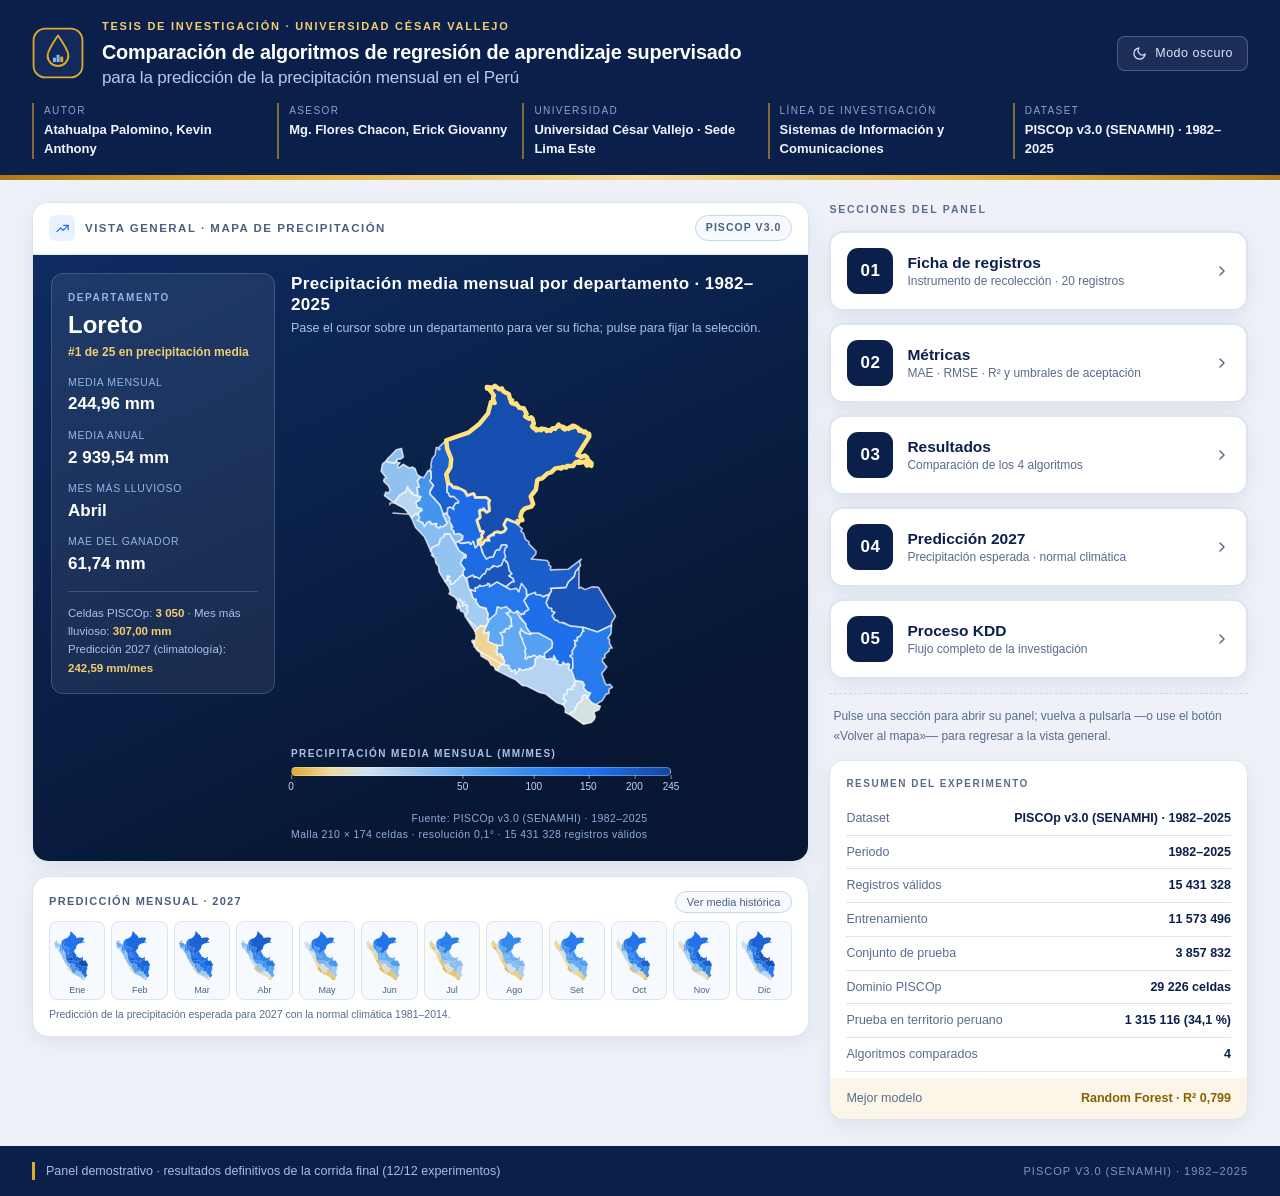
==== commit 0f1beb17: "panel: predicción 2027, 12 mini-mapas en una fila y Lima consolidada - Se elimina 2026 del panel: un" ====
--- a/docs/index.html
+++ b/docs/index.html
@@ -16,37 +16,37 @@
        · baseline_persistencia.csv → línea base de referencia
        · dm_matrix_full.csv / wilcoxon_matrix_full.csv → significancia
        · preds_RF_full.npy        → error del ganador por celda y departamento
-       · precipitacion_2027_por_celda.csv → predicción 2026–2027 (normal climática)
+       · precipitacion_2027_por_celda.csv → predicción 2027 (normal climática)
        · 05_PRODUCTO_ANEXOS/recalculo_espacial/ → dominio y departamentos
          (controles aprobados: MAE 47.5117 · RMSE 74.3312 · R² 0.7994)
      ══════════════════════════════════════════════════════════════ -->
 <script>
 const MENSUAL_CLIM = {
-  "Amazonas": [174.96, 224.37, 240.63, 220.20, 198.11, 172.40, 159.50, 101.43, 151.57, 195.50, 148.93, 220.43],
-  "Apurímac": [148.67, 157.35, 112.91, 45.68, 9.21, 6.35, 6.99, 15.38, 21.61, 41.11, 62.95, 103.15],
-  "Arequipa": [48.61, 53.63, 39.08, 12.91, 1.64, 1.22, 1.55, 2.15, 3.36, 4.82, 8.39, 24.25],
-  "Ayacucho": [121.91, 115.67, 108.04, 44.48, 9.79, 8.24, 10.34, 18.03, 26.96, 40.98, 41.90, 79.11],
-  "Cajamarca": [96.31, 131.78, 158.10, 107.04, 60.71, 29.02, 20.71, 19.36, 41.08, 87.71, 82.93, 88.31],
+  "Amazonas": [175.02, 224.48, 240.75, 220.33, 198.26, 172.58, 159.64, 101.49, 151.70, 195.54, 148.98, 220.55],
+  "Apurímac": [148.73, 157.38, 112.92, 45.68, 9.21, 6.35, 6.99, 15.39, 21.61, 41.13, 62.97, 103.19],
+  "Arequipa": [48.70, 53.72, 39.16, 12.94, 1.65, 1.22, 1.55, 2.15, 3.37, 4.83, 8.41, 24.29],
+  "Ayacucho": [122.17, 115.83, 108.23, 44.59, 9.82, 8.27, 10.38, 18.09, 27.05, 41.17, 42.04, 79.30],
+  "Cajamarca": [96.34, 131.81, 158.12, 107.07, 60.76, 29.06, 20.74, 19.38, 41.11, 87.75, 82.96, 88.34],
   "Callao": [0.27, 0.74, 0.21, 0.20, 0.71, 0.93, 2.04, 1.40, 1.44, 0.36, 1.11, 0.43],
-  "Cusco": [284.78, 283.41, 239.34, 127.20, 57.41, 49.16, 55.92, 54.07, 87.22, 171.70, 195.59, 246.23],
-  "Huancavelica": [131.64, 124.19, 123.21, 50.16, 16.68, 9.46, 6.78, 11.77, 26.66, 45.65, 48.44, 82.83],
-  "Huánuco": [251.69, 236.91, 259.18, 169.76, 108.50, 78.78, 67.36, 62.63, 95.34, 164.89, 194.13, 255.53],
-  "Ica": [4.49, 6.31, 5.30, 1.05, 0.25, 0.23, 0.29, 0.31, 0.30, 0.66, 0.75, 2.30],
-  "Junín": [237.87, 225.93, 237.83, 112.52, 74.95, 45.38, 39.30, 59.38, 92.71, 160.57, 145.16, 204.47],
-  "La Libertad": [53.77, 68.78, 78.58, 57.98, 16.54, 5.27, 3.74, 3.54, 10.63, 32.50, 36.37, 46.55],
-  "Lambayeque": [17.80, 31.77, 58.89, 32.49, 9.16, 1.92, 0.66, 0.82, 2.44, 5.73, 5.29, 7.38],
-  "Lima": [57.73, 60.87, 64.53, 23.40, 3.79, 1.00, 1.03, 2.16, 5.94, 13.63, 20.38, 37.02],
-  "Loreto": [238.21, 277.84, 294.89, 307.00, 234.91, 235.24, 184.96, 157.17, 207.73, 236.16, 243.79, 292.39],
-  "Madre de Dios": [372.08, 298.33, 290.18, 194.42, 122.49, 110.32, 54.93, 64.08, 108.87, 302.05, 293.96, 361.42],
-  "Moquegua": [52.28, 48.52, 37.21, 10.20, 1.31, 1.00, 1.31, 1.63, 1.60, 2.90, 9.18, 24.75],
-  "Pasco": [399.20, 321.98, 325.79, 160.70, 117.86, 88.35, 69.91, 79.94, 124.41, 207.25, 275.66, 322.66],
-  "Piura": [44.10, 88.09, 104.76, 54.41, 20.43, 6.16, 2.63, 2.76, 3.63, 9.21, 9.77, 21.23],
-  "Puno": [272.28, 248.51, 195.76, 93.70, 39.10, 46.86, 31.65, 35.65, 65.76, 139.58, 158.72, 219.34],
-  "San Martín": [171.32, 238.12, 239.94, 188.00, 121.63, 101.38, 89.21, 97.32, 130.90, 187.33, 187.82, 180.62],
-  "Tacna": [26.83, 27.33, 15.73, 4.22, 0.80, 0.90, 1.25, 1.15, 1.45, 1.45, 2.79, 10.65],
-  "Tumbes": [61.57, 132.19, 97.73, 55.06, 20.69, 3.29, 1.31, 0.28, 0.68, 1.68, 3.65, 19.81],
-  "Ucayali": [294.23, 258.20, 255.00, 188.11, 110.82, 84.98, 60.88, 81.05, 125.87, 188.00, 301.09, 337.94],
-  "Áncash": [50.75, 53.40, 74.48, 36.64, 11.72, 3.71, 2.74, 5.33, 9.95, 29.69, 35.57, 46.03],
+  "Cusco": [285.12, 283.75, 239.70, 127.40, 57.56, 49.28, 56.07, 54.19, 87.40, 172.06, 196.00, 246.70],
+  "Huancavelica": [131.71, 124.24, 123.26, 50.19, 16.71, 9.48, 6.79, 11.78, 26.69, 45.71, 48.49, 82.90],
+  "Huánuco": [251.73, 236.96, 259.23, 169.79, 108.53, 78.81, 67.38, 62.66, 95.37, 164.92, 194.14, 255.58],
+  "Ica": [4.50, 6.32, 5.32, 1.05, 0.25, 0.23, 0.29, 0.31, 0.30, 0.66, 0.75, 2.30],
+  "Junín": [237.85, 225.91, 237.80, 112.49, 74.96, 45.38, 39.30, 59.38, 92.69, 160.54, 145.16, 204.52],
+  "La Libertad": [53.78, 68.79, 78.59, 57.98, 16.54, 5.27, 3.74, 3.54, 10.63, 32.51, 36.38, 46.56],
+  "Lambayeque": [17.80, 31.78, 58.91, 32.50, 9.16, 1.92, 0.66, 0.83, 2.44, 5.73, 5.29, 7.38],
+  "Lima": [53.52, 56.68, 59.83, 21.73, 3.64, 1.11, 1.22, 2.35, 5.65, 12.70, 18.97, 34.34],
+  "Loreto": [238.24, 277.84, 294.95, 307.09, 235.01, 235.39, 185.07, 157.28, 207.78, 236.18, 243.81, 292.43],
+  "Madre de Dios": [371.79, 298.09, 289.97, 194.28, 122.36, 110.13, 54.85, 64.03, 108.90, 301.87, 293.74, 361.33],
+  "Moquegua": [52.37, 48.60, 37.27, 10.22, 1.31, 1.00, 1.31, 1.63, 1.60, 2.91, 9.20, 24.80],
+  "Pasco": [399.30, 322.04, 325.89, 160.76, 117.90, 88.39, 69.93, 79.97, 124.45, 207.32, 275.76, 322.75],
+  "Piura": [44.11, 88.12, 104.78, 54.42, 20.43, 6.16, 2.63, 2.76, 3.63, 9.21, 9.77, 21.23],
+  "Puno": [273.08, 249.28, 196.38, 94.03, 39.30, 47.15, 31.84, 35.81, 66.05, 140.22, 159.37, 220.14],
+  "San Martín": [171.33, 238.06, 239.89, 188.01, 121.65, 101.40, 89.23, 97.35, 130.90, 187.35, 187.80, 180.62],
+  "Tacna": [26.87, 27.38, 15.76, 4.23, 0.80, 0.90, 1.25, 1.15, 1.45, 1.45, 2.79, 10.67],
+  "Tumbes": [61.58, 132.19, 97.73, 55.07, 20.69, 3.29, 1.31, 0.28, 0.68, 1.68, 3.65, 19.81],
+  "Ucayali": [294.13, 258.18, 255.02, 188.23, 110.85, 85.00, 60.93, 81.03, 125.87, 187.98, 300.95, 337.79],
+  "Áncash": [50.74, 53.39, 74.48, 36.65, 11.73, 3.71, 2.74, 5.33, 9.95, 29.70, 35.59, 46.03],
 };
 
 const DATOS = {
@@ -232,8 +232,8 @@
 
   /* ── 4d · Dominio de evaluación ──
      Error del ganador (Random Forest, config. full) medido sobre TODAS las
-     celdas con dato válido del dominio PISCOp (29 226 celdas), que
-     incluye área adyacente al Perú, y sobre las 9 963 celdas
+     celdas con dato válido del dominio PISCOp (29,226 celdas), que
+     incluye área adyacente al Perú, y sobre las 9,963 celdas
      dentro del territorio peruano. Justifica por qué el MAE en celdas
      peruanas (40,15 mm) no reproduce el MAE global del ganador
      (47,51 mm): son poblaciones distintas.
@@ -259,10 +259,10 @@
     alfa: 0.05,
     nota: "Se comparan las series mensuales de error (132 meses) de cada par de pronósticos sobre el conjunto de prueba: Diebold-Mariano sobre el error cuadrático medio y Wilcoxon sobre el error absoluto medio.",
     pares: [
-      { par: "Regresión Ridge vs. Random Forest", dm: 0.0997244414329043, w: 3.361718164926984e-08 },
-      { par: "Regresión Ridge vs. XGBoost", dm: 0.1136001818213203, w: 0.1321041594621494 },
-      { par: "Regresión Ridge vs. KNN-FAISS", dm: 0.0, w: 1.071515610463367e-09 },
-      { par: "Regresión Ridge vs. persistencia", dm: 0.0, w: 2.188744948220591e-23 }
+      { par: "Regresión Ridge vs. Random Forest", dm: 0.09972444143290438, w: 3.361718164926984e-08 },
+      { par: "Regresión Ridge vs. XGBoost", dm: 0.11360018182132037, w: 0.1321041594621494 },
+      { par: "Regresión Ridge vs. KNN-FAISS", dm: 0.0, w: 1.0715156104633673e-09 },
+      { par: "Regresión Ridge vs. persistencia", dm: 0.0, w: 2.1887449482205907e-23 }
     ]
   },
 
@@ -276,33 +276,31 @@
     { modelo: "KNN-FAISS (HNSW)",  tiempo: 11234.5, mae: 50.567, rmse: 79.1685, r2: 0.7724, relMae: 0.49497, relRmse: 0.52086 }
   ],
 
-  /* ── 6 · Predicción nacional 2026–2027 (mm/mes) ──
+  /* ── 6 · Predicción nacional 2027 (mm/mes) ──
      Normal climática mensual (μ) de 1981–2014, calculada sobre las
-     10 665 celdas terrestres del Perú. 2026 y 2027 comparten el mismo
-     valor esperado porque el método no incorpora tendencia interanual. */
+     10 665 celdas terrestres del Perú. */
   proyeccion: {
-    anio: "2026–2027",
+    anio: "2027",
     modelo: "la normal climática 1981–2014",
     serie: [
-      { mes: "Ene", mm: 203.63 },
-      { mes: "Feb", mm: 210.53 },
-      { mes: "Mar", mm: 210.88 },
-      { mes: "Abr", mm: 165.79 },
-      { mes: "May", mm: 112.39 },
-      { mes: "Jun", mm: 103.46 },
-      { mes: "Jul", mm: 80.90 },
-      { mes: "Ago", mm: 75.19 },
-      { mes: "Set", mm: 107.29 },
-      { mes: "Oct", mm: 155.44 },
-      { mes: "Nov", mm: 169.93 },
-      { mes: "Dic", mm: 209.31 },
+      { mes: "Ene", mm: 203.92 },
+      { mes: "Feb", mm: 211.09 },
+      { mes: "Mar", mm: 211.67 },
+      { mes: "Abr", mm: 166.89 },
+      { mes: "May", mm: 113.31 },
+      { mes: "Jun", mm: 104.38 },
+      { mes: "Jul", mm: 81.64 },
+      { mes: "Ago", mm: 75.78 },
+      { mes: "Set", mm: 108.03 },
+      { mes: "Oct", mm: 156.12 },
+      { mes: "Nov", mm: 170.58 },
+      { mes: "Dic", mm: 210.02 },
     ]
   },
 
-  /* ── 6b · Predicción mensual por departamento (2026 y 2027) ──
-     Valores de μ(c,m) para cada departamento y mes. 2026 y 2027 son
-     idénticos porque usan la misma normal climática. */
-  mensual: { "2026": MENSUAL_CLIM, "2027": MENSUAL_CLIM },
+  /* ── 6b · Predicción mensual por departamento (2027) ──
+     Valores de μ(c,m) para cada departamento y mes. */
+  mensual: { "2027": MENSUAL_CLIM },
 
   /* ── 7 · Departamentos: precipitación media y geometría del mapa ──
         mm      : precipitación media mensual (mm/mes)
@@ -311,33 +309,33 @@
         mmMes   : mm registrados en ese mes
         mae     : error absoluto medio del GANADOR, Random Forest (mm)
         celdas  : celdas PISCOp que lo componen
-        proy    : predicción 2026–2027 con la normal climática (mm/mes)
+        proy    : predicción 2027 con la normal climática (mm/mes, media ponderada por área)
         d       : contorno del departamento en coordenadas lon,lat (grados)   */
   departamentos: [
-    { n:"Amazonas", mm:186.45, anual:2237.41, mes:"Mar", mmMes:240.63, mae:51.9256, celdas:328, proy:184.00, d:"M-77.78,6.94L-78.00,6.97L-78.15,6.50L-78.51,6.08L-78.60,6.07L-78.71,5.83L-78.50,5.43L-78.70,5.19L-78.62,5.02L-78.64,4.67L-78.71,4.62L-78.60,4.42L-78.65,4.36L-78.57,3.99L-78.41,3.78L-78.35,3.38L-78.25,3.40L-78.22,3.51L-78.15,3.48L-78.19,3.36L-77.81,2.98L-77.76,3.44L-77.54,4.00L-77.58,4.44L-77.81,4.83L-77.68,5.29L-77.77,5.48L-77.76,5.82L-77.69,5.84L-77.63,6.01L-77.52,6.07L-77.47,6.00L-77.21,6.16L-77.13,6.32L-77.20,6.42L-77.28,6.38L-77.43,6.60L-77.39,6.74L-77.60,6.62L-77.71,6.64L-77.71,6.91L-77.78,6.94" },
-    { n:"Apurímac", mm:62.05, anual:744.64, mes:"Feb", mmMes:157.35, mae:19.1745, celdas:176, proy:60.95, d:"M-73.24,13.48L-73.21,13.41L-72.91,13.38L-72.13,13.79L-72.06,13.93L-72.08,14.21L-72.49,14.53L-72.47,14.66L-72.59,14.71L-72.79,14.65L-72.85,14.76L-73.04,14.62L-73.29,14.74L-73.36,14.68L-73.47,14.84L-73.55,14.80L-73.51,14.54L-73.58,14.42L-73.51,14.27L-73.74,13.79L-73.67,13.73L-73.81,13.61L-73.83,13.25L-73.74,13.17L-73.73,13.27L-73.48,13.43L-73.24,13.48" },
-    { n:"Arequipa", mm:17.43, anual:209.12, mes:"Feb", mmMes:53.63, mae:8.1075, celdas:536, proy:16.80, d:"M-71.84,17.17L-72.45,16.70L-72.76,16.63L-73.45,16.28L-73.70,16.25L-74.05,15.95L-75.06,15.45L-74.94,15.21L-74.76,15.10L-74.42,15.17L-74.30,15.48L-74.06,15.41L-74.06,15.63L-73.88,15.44L-73.87,15.32L-73.69,15.44L-73.44,15.36L-73.28,15.39L-73.28,15.29L-73.17,15.31L-73.02,15.13L-73.00,14.81L-72.74,14.64L-72.59,14.71L-72.47,14.66L-72.41,14.83L-72.13,14.78L-72.06,14.89L-71.99,14.63L-71.86,14.88L-71.75,14.94L-71.84,15.08L-71.62,15.14L-71.48,15.06L-71.51,14.98L-71.32,15.12L-71.21,15.05L-71.14,15.12L-71.17,15.42L-71.04,15.40L-70.92,15.64L-70.94,15.78L-70.80,16.05L-70.90,16.11L-70.84,16.24L-70.99,16.31L-70.96,16.48L-71.24,16.46L-71.29,16.73L-71.43,16.74L-71.47,16.95L-71.31,17.10L-71.42,17.24L-71.49,17.29L-71.84,17.17" },
-    { n:"Ayacucho", mm:53.31, anual:639.67, mes:"Ene", mmMes:121.91, mae:17.9654, celdas:362, proy:52.12, d:"M-73.29,15.39L-73.44,15.36L-73.69,15.44L-73.87,15.32L-73.88,15.44L-74.07,15.63L-74.06,15.40L-74.30,15.48L-74.31,15.36L-74.42,15.30L-74.40,15.18L-74.75,15.11L-74.65,14.98L-74.75,14.84L-74.72,14.71L-74.83,14.74L-74.79,14.62L-74.88,14.54L-75.06,14.63L-75.05,14.43L-75.14,14.42L-75.03,14.27L-75.09,14.22L-75.03,14.07L-74.76,14.08L-74.77,13.61L-74.90,13.39L-74.63,13.35L-74.69,13.29L-74.57,13.18L-74.40,13.17L-74.38,13.03L-74.27,13.07L-74.32,12.60L-74.58,12.33L-74.41,12.30L-74.38,12.18L-74.13,12.33L-73.98,12.24L-73.80,12.62L-73.50,12.93L-73.41,13.21L-73.22,13.42L-73.24,13.48L-73.48,13.43L-73.73,13.27L-73.75,13.17L-73.85,13.40L-73.51,14.27L-73.58,14.42L-73.51,14.54L-73.55,14.80L-73.47,14.84L-73.36,14.68L-73.29,14.74L-73.04,14.62L-72.85,14.76L-73.00,14.81L-73.02,15.13L-73.17,15.31L-73.28,15.29L-73.29,15.39" },
-    { n:"Cajamarca", mm:79.29, anual:951.52, mes:"Mar", mmMes:158.10, mae:33.1887, celdas:267, proy:76.92, d:"M-77.83,7.35L-77.75,7.48L-77.96,7.67L-78.13,7.65L-78.22,7.76L-78.38,7.63L-78.33,7.50L-78.62,7.55L-78.66,7.41L-78.79,7.39L-78.99,7.66L-79.07,7.47L-79.37,7.33L-79.25,7.20L-79.33,7.08L-79.31,6.90L-79.12,6.78L-79.14,6.70L-79.36,6.64L-79.45,6.41L-79.42,6.31L-79.25,6.22L-79.27,6.15L-79.18,6.04L-79.42,6.00L-79.33,5.89L-79.40,5.54L-79.27,5.52L-79.38,5.19L-79.21,4.96L-79.02,5.02L-78.80,4.64L-78.65,4.66L-78.62,5.02L-78.70,5.21L-78.50,5.42L-78.69,5.70L-78.70,5.89L-78.15,6.50L-77.83,7.35" },
+    { n:"Amazonas", mm:186.45, anual:2237.41, mes:"Mar", mmMes:240.63, mae:51.9256, celdas:328, proy:184.11, d:"M-77.78,6.94L-78.00,6.97L-78.15,6.50L-78.51,6.08L-78.60,6.07L-78.71,5.83L-78.50,5.43L-78.70,5.19L-78.62,5.02L-78.64,4.67L-78.71,4.62L-78.60,4.42L-78.65,4.36L-78.57,3.99L-78.41,3.78L-78.35,3.38L-78.25,3.40L-78.22,3.51L-78.15,3.48L-78.19,3.36L-77.81,2.98L-77.76,3.44L-77.54,4.00L-77.58,4.44L-77.81,4.83L-77.68,5.29L-77.77,5.48L-77.76,5.82L-77.69,5.84L-77.63,6.01L-77.52,6.07L-77.47,6.00L-77.21,6.16L-77.13,6.32L-77.20,6.42L-77.28,6.38L-77.43,6.60L-77.39,6.74L-77.60,6.62L-77.71,6.64L-77.71,6.91L-77.78,6.94" },
+    { n:"Apurímac", mm:62.05, anual:744.64, mes:"Feb", mmMes:157.35, mae:19.1745, celdas:176, proy:60.96, d:"M-73.24,13.48L-73.21,13.41L-72.91,13.38L-72.13,13.79L-72.06,13.93L-72.08,14.21L-72.49,14.53L-72.47,14.66L-72.59,14.71L-72.79,14.65L-72.85,14.76L-73.04,14.62L-73.29,14.74L-73.36,14.68L-73.47,14.84L-73.55,14.80L-73.51,14.54L-73.58,14.42L-73.51,14.27L-73.74,13.79L-73.67,13.73L-73.81,13.61L-73.83,13.25L-73.74,13.17L-73.73,13.27L-73.48,13.43L-73.24,13.48" },
+    { n:"Arequipa", mm:17.43, anual:209.12, mes:"Feb", mmMes:53.63, mae:8.1075, celdas:536, proy:16.83, d:"M-71.84,17.17L-72.45,16.70L-72.76,16.63L-73.45,16.28L-73.70,16.25L-74.05,15.95L-75.06,15.45L-74.94,15.21L-74.76,15.10L-74.42,15.17L-74.30,15.48L-74.06,15.41L-74.06,15.63L-73.88,15.44L-73.87,15.32L-73.69,15.44L-73.44,15.36L-73.28,15.39L-73.28,15.29L-73.17,15.31L-73.02,15.13L-73.00,14.81L-72.74,14.64L-72.59,14.71L-72.47,14.66L-72.41,14.83L-72.13,14.78L-72.06,14.89L-71.99,14.63L-71.86,14.88L-71.75,14.94L-71.84,15.08L-71.62,15.14L-71.48,15.06L-71.51,14.98L-71.32,15.12L-71.21,15.05L-71.14,15.12L-71.17,15.42L-71.04,15.40L-70.92,15.64L-70.94,15.78L-70.80,16.05L-70.90,16.11L-70.84,16.24L-70.99,16.31L-70.96,16.48L-71.24,16.46L-71.29,16.73L-71.43,16.74L-71.47,16.95L-71.31,17.10L-71.42,17.24L-71.49,17.29L-71.84,17.17" },
+    { n:"Ayacucho", mm:53.31, anual:639.67, mes:"Ene", mmMes:121.91, mae:17.9654, celdas:362, proy:52.25, d:"M-73.29,15.39L-73.44,15.36L-73.69,15.44L-73.87,15.32L-73.88,15.44L-74.07,15.63L-74.06,15.40L-74.30,15.48L-74.31,15.36L-74.42,15.30L-74.40,15.18L-74.75,15.11L-74.65,14.98L-74.75,14.84L-74.72,14.71L-74.83,14.74L-74.79,14.62L-74.88,14.54L-75.06,14.63L-75.05,14.43L-75.14,14.42L-75.03,14.27L-75.09,14.22L-75.03,14.07L-74.76,14.08L-74.77,13.61L-74.90,13.39L-74.63,13.35L-74.69,13.29L-74.57,13.18L-74.40,13.17L-74.38,13.03L-74.27,13.07L-74.32,12.60L-74.58,12.33L-74.41,12.30L-74.38,12.18L-74.13,12.33L-73.98,12.24L-73.80,12.62L-73.50,12.93L-73.41,13.21L-73.22,13.42L-73.24,13.48L-73.48,13.43L-73.73,13.27L-73.75,13.17L-73.85,13.40L-73.51,14.27L-73.58,14.42L-73.51,14.54L-73.55,14.80L-73.47,14.84L-73.36,14.68L-73.29,14.74L-73.04,14.62L-72.85,14.76L-73.00,14.81L-73.02,15.13L-73.17,15.31L-73.28,15.29L-73.29,15.39" },
+    { n:"Cajamarca", mm:79.29, anual:951.52, mes:"Mar", mmMes:158.10, mae:33.1887, celdas:267, proy:76.95, d:"M-77.83,7.35L-77.75,7.48L-77.96,7.67L-78.13,7.65L-78.22,7.76L-78.38,7.63L-78.33,7.50L-78.62,7.55L-78.66,7.41L-78.79,7.39L-78.99,7.66L-79.07,7.47L-79.37,7.33L-79.25,7.20L-79.33,7.08L-79.31,6.90L-79.12,6.78L-79.14,6.70L-79.36,6.64L-79.45,6.41L-79.42,6.31L-79.25,6.22L-79.27,6.15L-79.18,6.04L-79.42,6.00L-79.33,5.89L-79.40,5.54L-79.27,5.52L-79.38,5.19L-79.21,4.96L-79.02,5.02L-78.80,4.64L-78.65,4.66L-78.62,5.02L-78.70,5.21L-78.50,5.42L-78.69,5.70L-78.70,5.89L-78.15,6.50L-77.83,7.35" },
     { n:"Callao", mm:0.92, anual:10.99, mes:"Jul", mmMes:2.04, mae:0.9343, celdas:1, proy:0.82, d:"M-77.24,12.06L-77.19,12.11L-77.24,12.06L-77.19,11.83L-77.13,11.82L-77.08,12.05L-77.17,12.07L-77.19,11.83" },
-    { n:"Cusco", mm:155.77, anual:1869.23, mes:"Ene", mmMes:285.01, mae:36.4822, celdas:602, proy:154.34, d:"M-71.05,15.43L-71.17,15.42L-71.14,15.12L-71.21,15.05L-71.32,15.12L-71.51,14.98L-71.48,15.06L-71.62,15.14L-71.84,15.07L-71.75,14.94L-71.86,14.88L-71.99,14.63L-72.05,14.89L-72.15,14.78L-72.32,14.84L-72.47,14.79L-72.50,14.55L-72.08,14.21L-72.06,13.93L-72.13,13.79L-72.80,13.42L-73.25,13.41L-73.49,13.07L-73.50,12.93L-73.97,12.35L-73.96,12.21L-73.75,12.43L-73.70,12.34L-73.59,12.40L-73.58,12.28L-73.35,12.14L-73.61,11.66L-73.33,11.31L-72.98,11.21L-72.96,11.33L-72.71,11.35L-72.55,11.45L-72.25,11.32L-72.40,11.79L-72.27,12.05L-72.10,12.08L-72.10,12.23L-71.93,12.29L-72.08,12.49L-71.96,12.68L-71.11,13.03L-70.40,13.09L-70.42,13.25L-70.35,13.31L-70.45,13.36L-70.54,13.58L-70.72,13.66L-70.71,13.84L-70.88,13.82L-70.81,13.91L-70.86,14.03L-70.79,14.08L-70.99,14.38L-70.97,14.57L-71.12,14.65L-70.97,14.77L-70.95,15.30L-71.05,15.43" },
-    { n:"Huancavelica", mm:57.21, anual:686.48, mes:"Ene", mmMes:131.64, mae:19.825, celdas:187, proy:56.46, d:"M-74.78,14.04L-74.77,14.09L-75.01,14.07L-75.06,14.13L-75.11,14.03L-75.17,14.07L-75.55,13.89L-75.50,13.36L-75.69,13.44L-75.81,13.39L-75.71,13.29L-75.72,13.11L-75.63,13.06L-75.61,12.86L-75.51,12.78L-75.58,12.64L-75.47,12.68L-75.32,12.49L-75.22,12.46L-75.22,12.39L-75.13,12.38L-75.05,12.00L-74.84,12.07L-74.57,11.98L-74.35,12.14L-74.41,12.30L-74.58,12.33L-74.32,12.60L-74.27,13.06L-74.38,13.03L-74.40,13.17L-74.57,13.18L-74.69,13.29L-74.63,13.35L-74.90,13.39L-74.77,13.61L-74.78,14.04" },
-    { n:"Huánuco", mm:164.26, anual:1971.16, mes:"Mar", mmMes:259.18, mae:40.5086, celdas:305, proy:162.06, d:"M-76.48,10.33L-76.72,10.48L-76.87,10.37L-76.92,10.12L-76.81,9.96L-77.05,9.64L-76.87,9.29L-76.77,9.37L-76.73,9.23L-77.11,8.97L-77.29,8.64L-77.27,8.47L-77.13,8.44L-77.05,8.55L-76.92,8.57L-76.54,8.50L-76.50,8.62L-76.37,8.41L-76.23,8.80L-76.11,8.65L-76.13,8.37L-76.00,8.32L-75.88,9.01L-75.62,9.41L-75.45,9.30L-75.27,9.30L-75.14,8.97L-75.05,8.90L-74.94,8.93L-74.80,8.63L-74.53,8.66L-74.51,8.76L-74.66,8.96L-74.59,9.30L-74.82,9.75L-75.11,9.85L-75.29,9.78L-75.28,9.86L-75.39,9.88L-75.47,10.00L-75.59,9.95L-75.71,10.21L-75.84,10.26L-76.00,10.49L-76.20,10.38L-76.31,10.41L-76.34,10.29L-76.48,10.33" },
-    { n:"Ica", mm:2.02, anual:24.27, mes:"Feb", mmMes:6.31, mae:1.2791, celdas:178, proy:1.85, d:"M-74.78,15.11L-74.93,15.19L-75.05,15.43L-75.14,15.41L-75.23,15.20L-75.37,15.15L-75.52,14.90L-75.92,14.66L-75.97,14.47L-76.14,14.35L-76.14,14.23L-76.30,14.16L-76.28,13.91L-76.39,13.91L-76.37,13.80L-76.25,13.85L-76.19,13.58L-76.25,13.32L-76.16,13.19L-75.96,13.00L-75.80,13.06L-75.61,12.97L-75.81,13.40L-75.69,13.44L-75.50,13.36L-75.56,13.87L-75.07,14.09L-75.03,14.27L-75.14,14.42L-75.05,14.43L-75.06,14.62L-74.88,14.54L-74.79,14.62L-74.85,14.67L-74.80,14.75L-74.72,14.71L-74.77,14.79L-74.66,14.90L-74.67,15.05L-74.78,15.11L-76.18,14.30L-76.45,13.82" },
-    { n:"Junín", mm:136.48, anual:1637.80, mes:"Ene", mmMes:237.87, mae:33.1755, celdas:369, proy:136.34, d:"M-75.43,12.63L-75.47,12.68L-75.58,12.64L-75.55,12.37L-75.67,12.06L-76.01,11.99L-76.20,11.73L-76.19,11.59L-76.30,11.60L-76.38,11.50L-76.49,11.09L-76.23,11.15L-76.28,10.92L-76.12,10.96L-75.99,10.82L-75.94,10.89L-75.61,10.82L-75.57,10.73L-75.46,10.77L-75.47,10.90L-75.06,10.65L-74.40,11.04L-74.01,10.99L-73.89,11.18L-73.77,10.74L-73.59,10.85L-73.47,11.09L-73.48,11.35L-73.42,11.38L-73.61,11.66L-73.35,12.14L-73.58,12.28L-73.59,12.39L-73.70,12.35L-73.75,12.43L-73.96,12.21L-74.12,12.33L-74.22,12.30L-74.57,11.98L-74.84,12.07L-75.05,12.00L-75.13,12.38L-75.43,12.63" },
-    { n:"La Libertad", mm:35.17, anual:421.99, mes:"Mar", mmMes:78.58, mae:13.6936, celdas:212, proy:34.52, d:"M-78.56,8.78L-78.65,8.97L-78.99,8.21L-79.47,7.71L-79.69,7.18L-79.50,6.97L-79.32,7.03L-79.25,7.20L-79.37,7.33L-79.07,7.47L-78.99,7.66L-78.84,7.44L-78.68,7.39L-78.62,7.55L-78.32,7.50L-78.38,7.63L-78.22,7.76L-78.13,7.65L-77.96,7.67L-77.74,7.47L-78.00,6.99L-77.77,6.93L-77.62,7.18L-77.63,7.41L-77.52,7.51L-77.54,7.65L-77.46,7.69L-77.53,7.77L-77.38,7.91L-77.39,8.05L-77.11,8.03L-76.91,8.17L-76.98,8.40L-77.33,8.53L-77.65,8.05L-77.90,8.06L-77.93,8.20L-78.12,8.31L-78.20,8.63L-78.56,8.78" },
+    { n:"Cusco", mm:155.77, anual:1869.23, mes:"Ene", mmMes:285.01, mae:36.4822, celdas:602, proy:154.60, d:"M-71.05,15.43L-71.17,15.42L-71.14,15.12L-71.21,15.05L-71.32,15.12L-71.51,14.98L-71.48,15.06L-71.62,15.14L-71.84,15.07L-71.75,14.94L-71.86,14.88L-71.99,14.63L-72.05,14.89L-72.15,14.78L-72.32,14.84L-72.47,14.79L-72.50,14.55L-72.08,14.21L-72.06,13.93L-72.13,13.79L-72.80,13.42L-73.25,13.41L-73.49,13.07L-73.50,12.93L-73.97,12.35L-73.96,12.21L-73.75,12.43L-73.70,12.34L-73.59,12.40L-73.58,12.28L-73.35,12.14L-73.61,11.66L-73.33,11.31L-72.98,11.21L-72.96,11.33L-72.71,11.35L-72.55,11.45L-72.25,11.32L-72.40,11.79L-72.27,12.05L-72.10,12.08L-72.10,12.23L-71.93,12.29L-72.08,12.49L-71.96,12.68L-71.11,13.03L-70.40,13.09L-70.42,13.25L-70.35,13.31L-70.45,13.36L-70.54,13.58L-70.72,13.66L-70.71,13.84L-70.88,13.82L-70.81,13.91L-70.86,14.03L-70.79,14.08L-70.99,14.38L-70.97,14.57L-71.12,14.65L-70.97,14.77L-70.95,15.30L-71.05,15.43" },
+    { n:"Huancavelica", mm:57.21, anual:686.48, mes:"Ene", mmMes:131.64, mae:19.825, celdas:187, proy:56.50, d:"M-74.78,14.04L-74.77,14.09L-75.01,14.07L-75.06,14.13L-75.11,14.03L-75.17,14.07L-75.55,13.89L-75.50,13.36L-75.69,13.44L-75.81,13.39L-75.71,13.29L-75.72,13.11L-75.63,13.06L-75.61,12.86L-75.51,12.78L-75.58,12.64L-75.47,12.68L-75.32,12.49L-75.22,12.46L-75.22,12.39L-75.13,12.38L-75.05,12.00L-74.84,12.07L-74.57,11.98L-74.35,12.14L-74.41,12.30L-74.58,12.33L-74.32,12.60L-74.27,13.06L-74.38,13.03L-74.40,13.17L-74.57,13.18L-74.69,13.29L-74.63,13.35L-74.90,13.39L-74.77,13.61L-74.78,14.04" },
+    { n:"Huánuco", mm:164.26, anual:1971.16, mes:"Mar", mmMes:259.18, mae:40.5086, celdas:305, proy:162.09, d:"M-76.48,10.33L-76.72,10.48L-76.87,10.37L-76.92,10.12L-76.81,9.96L-77.05,9.64L-76.87,9.29L-76.77,9.37L-76.73,9.23L-77.11,8.97L-77.29,8.64L-77.27,8.47L-77.13,8.44L-77.05,8.55L-76.92,8.57L-76.54,8.50L-76.50,8.62L-76.37,8.41L-76.23,8.80L-76.11,8.65L-76.13,8.37L-76.00,8.32L-75.88,9.01L-75.62,9.41L-75.45,9.30L-75.27,9.30L-75.14,8.97L-75.05,8.90L-74.94,8.93L-74.80,8.63L-74.53,8.66L-74.51,8.76L-74.66,8.96L-74.59,9.30L-74.82,9.75L-75.11,9.85L-75.29,9.78L-75.28,9.86L-75.39,9.88L-75.47,10.00L-75.59,9.95L-75.71,10.21L-75.84,10.26L-76.00,10.49L-76.20,10.38L-76.31,10.41L-76.34,10.29L-76.48,10.33" },
+    { n:"Ica", mm:2.02, anual:24.27, mes:"Feb", mmMes:6.31, mae:1.2791, celdas:178, proy:1.86, d:"M-74.78,15.11L-74.93,15.19L-75.05,15.43L-75.14,15.41L-75.23,15.20L-75.37,15.15L-75.52,14.90L-75.92,14.66L-75.97,14.47L-76.14,14.35L-76.14,14.23L-76.30,14.16L-76.28,13.91L-76.39,13.91L-76.37,13.80L-76.25,13.85L-76.19,13.58L-76.25,13.32L-76.16,13.19L-75.96,13.00L-75.80,13.06L-75.61,12.97L-75.81,13.40L-75.69,13.44L-75.50,13.36L-75.56,13.87L-75.07,14.09L-75.03,14.27L-75.14,14.42L-75.05,14.43L-75.06,14.62L-74.88,14.54L-74.79,14.62L-74.85,14.67L-74.80,14.75L-74.72,14.71L-74.77,14.79L-74.66,14.90L-74.67,15.05L-74.78,15.11L-76.18,14.30L-76.45,13.82" },
+    { n:"Junín", mm:136.48, anual:1637.80, mes:"Ene", mmMes:237.87, mae:33.1755, celdas:369, proy:136.33, d:"M-75.43,12.63L-75.47,12.68L-75.58,12.64L-75.55,12.37L-75.67,12.06L-76.01,11.99L-76.20,11.73L-76.19,11.59L-76.30,11.60L-76.38,11.50L-76.49,11.09L-76.23,11.15L-76.28,10.92L-76.12,10.96L-75.99,10.82L-75.94,10.89L-75.61,10.82L-75.57,10.73L-75.46,10.77L-75.47,10.90L-75.06,10.65L-74.40,11.04L-74.01,10.99L-73.89,11.18L-73.77,10.74L-73.59,10.85L-73.47,11.09L-73.48,11.35L-73.42,11.38L-73.61,11.66L-73.35,12.14L-73.58,12.28L-73.59,12.39L-73.70,12.35L-73.75,12.43L-73.96,12.21L-74.12,12.33L-74.22,12.30L-74.57,11.98L-74.84,12.07L-75.05,12.00L-75.13,12.38L-75.43,12.63" },
+    { n:"La Libertad", mm:35.17, anual:421.99, mes:"Mar", mmMes:78.58, mae:13.6936, celdas:212, proy:34.53, d:"M-78.56,8.78L-78.65,8.97L-78.99,8.21L-79.47,7.71L-79.69,7.18L-79.50,6.97L-79.32,7.03L-79.25,7.20L-79.37,7.33L-79.07,7.47L-78.99,7.66L-78.84,7.44L-78.68,7.39L-78.62,7.55L-78.32,7.50L-78.38,7.63L-78.22,7.76L-78.13,7.65L-77.96,7.67L-77.74,7.47L-78.00,6.99L-77.77,6.93L-77.62,7.18L-77.63,7.41L-77.52,7.51L-77.54,7.65L-77.46,7.69L-77.53,7.77L-77.38,7.91L-77.39,8.05L-77.11,8.03L-76.91,8.17L-76.98,8.40L-77.33,8.53L-77.65,8.05L-77.90,8.06L-77.93,8.20L-78.12,8.31L-78.20,8.63L-78.56,8.78" },
     { n:"Lambayeque", mm:15.57, anual:186.81, mes:"Mar", mmMes:58.89, mae:13.4189, celdas:115, proy:14.53, d:"M-80.72,6.92L-79.82,6.99L-80.07,6.68L-80.63,6.38L-80.34,5.96L-80.00,5.76L-79.90,5.48L-79.82,5.67L-79.75,5.68L-79.74,5.84L-79.62,5.80L-79.60,5.94L-79.18,6.04L-79.27,6.15L-79.25,6.22L-79.42,6.31L-79.45,6.41L-79.36,6.64L-79.14,6.70L-79.12,6.78L-79.30,6.89L-79.32,7.03L-79.45,6.95L-79.69,7.18L-79.82,6.99" },
-    { n:"Lima", mm:23.12, anual:277.43, mes:"Mar", mmMes:59.80, mae:9.8613, celdas:290, proy:24.29, d:"M-76.12,13.17L-76.25,13.32L-76.79,12.51L-76.62,12.24L-76.72,12.10L-76.67,11.92L-76.73,11.87L-76.92,11.96L-76.94,11.83L-76.81,11.75L-76.98,11.73L-77.07,11.57L-77.19,11.68L-77.35,11.47L-77.66,11.29L-77.59,11.18L-77.66,10.95L-77.89,10.61L-77.77,10.57L-77.75,10.32L-77.63,10.32L-77.74,10.57L-77.65,10.52L-77.64,10.60L-77.58,10.59L-77.59,10.79L-77.40,10.72L-77.07,10.34L-76.91,10.27L-76.73,10.48L-76.38,11.50L-76.30,11.60L-76.19,11.59L-76.20,11.73L-76.01,11.99L-75.64,12.11L-75.67,12.19L-75.55,12.37L-75.58,12.72L-75.51,12.79L-75.67,13.02L-75.80,13.06L-75.94,12.99L-76.12,13.17L-76.78,12.52L-76.85,12.30L-77.04,12.21L-77.10,11.86L-77.20,11.77L-77.07,11.57L-76.98,11.73L-76.81,11.76L-76.94,11.83L-76.92,11.96L-76.73,11.87L-76.64,11.96L-76.72,12.10L-76.62,12.24L-76.78,12.52" },
-    { n:"Loreto", mm:244.96, anual:2939.54, mes:"Abr", mmMes:307.00, mae:61.7446, celdas:3050, proy:242.53, d:"M-75.96,8.70L-75.99,8.32L-75.91,8.26L-75.94,8.11L-75.84,7.96L-75.99,7.95L-76.20,7.31L-76.01,7.14L-76.06,6.81L-75.99,6.72L-75.85,6.72L-75.79,6.64L-75.63,6.84L-75.51,6.78L-75.55,6.34L-75.50,6.26L-75.66,6.12L-76.27,6.12L-76.34,5.91L-76.69,6.03L-76.83,5.77L-77.25,5.57L-77.49,5.55L-77.60,5.39L-77.69,5.41L-77.81,4.83L-77.58,4.44L-77.54,4.00L-77.76,3.44L-77.81,2.99L-76.62,2.58L-76.04,2.13L-75.55,1.54L-75.39,0.92L-75.19,0.97L-75.28,0.73L-75.23,0.56L-75.51,0.20L-75.61,0.19L-75.61,0.11L-75.29,0.15L-75.18,0.04L-74.93,0.23L-74.79,0.19L-74.73,0.34L-74.42,0.50L-74.37,0.73L-74.25,0.83L-74.32,0.88L-74.27,0.98L-74.06,1.05L-74.02,1.00L-73.86,1.23L-73.62,1.26L-73.46,1.57L-73.54,1.70L-73.32,1.83L-73.22,1.75L-73.15,1.80L-73.07,2.09L-73.17,2.23L-73.06,2.36L-72.97,2.35L-72.94,2.46L-72.72,2.39L-72.68,2.45L-72.63,2.36L-72.41,2.41L-72.37,2.49L-72.25,2.43L-72.16,2.48L-72.06,2.34L-71.92,2.38L-71.73,2.14L-71.72,2.22L-71.52,2.25L-71.50,2.35L-71.45,2.28L-71.40,2.41L-71.29,2.34L-71.18,2.38L-71.12,2.28L-70.98,2.30L-71.00,2.21L-70.86,2.22L-70.65,2.35L-70.61,2.48L-70.55,2.42L-70.42,2.53L-70.30,2.51L-70.36,2.57L-70.24,2.55L-70.14,2.70L-70.08,2.65L-70.07,2.79L-70.71,3.79L-70.50,3.89L-70.33,3.81L-70.19,3.91L-70.16,4.04L-69.95,4.23L-69.96,4.38L-70.11,4.26L-70.20,4.36L-70.32,4.14L-70.50,4.20L-70.55,4.14L-70.57,4.21L-70.64,4.13L-70.68,4.21L-70.76,4.16L-70.84,4.22L-70.94,4.38L-71.27,4.38L-71.31,4.46L-71.51,4.44L-71.60,4.53L-71.61,4.47L-71.91,4.51L-72.13,4.73L-72.33,4.78L-72.62,5.05L-72.82,5.10L-72.89,5.16L-72.96,5.66L-73.24,6.03L-73.11,6.45L-73.21,6.58L-73.54,6.68L-73.71,6.84L-73.80,7.11L-73.69,7.31L-73.95,7.35L-73.92,7.46L-73.98,7.53L-74.52,7.30L-74.65,7.56L-74.52,7.78L-74.65,7.95L-74.85,8.03L-75.06,7.98L-75.19,8.03L-75.23,8.15L-75.32,8.13L-75.51,8.27L-75.44,8.44L-75.68,8.42L-75.82,8.64L-75.96,8.70" },
-    { n:"Madre de Dios", mm:214.66, anual:2575.97, mes:"Ene", mmMes:372.08, mae:49.0805, celdas:706, proy:214.43, d:"M-70.40,13.10L-71.11,13.03L-71.46,12.85L-71.68,12.85L-71.82,12.72L-71.91,12.73L-72.08,12.49L-71.93,12.29L-72.10,12.23L-72.10,12.08L-72.27,12.05L-72.40,11.78L-72.12,11.12L-72.17,11.00L-71.35,10.96L-71.21,10.65L-70.89,10.35L-70.83,10.09L-70.63,9.88L-70.63,11.00L-70.53,10.94L-70.31,11.07L-69.93,10.92L-69.58,10.94L-68.65,12.50L-68.87,12.87L-68.87,13.00L-69.63,13.36L-70.40,13.10" },
-    { n:"Moquegua", mm:16.38, anual:196.52, mes:"Ene", mmMes:52.28, mae:7.7829, celdas:137, proy:15.99, d:"M-71.08,17.73L-71.14,17.82L-71.38,17.71L-71.36,17.49L-71.49,17.29L-71.31,17.09L-71.47,16.95L-71.43,16.75L-71.29,16.73L-71.24,16.46L-70.96,16.47L-70.99,16.31L-70.84,16.24L-70.90,16.11L-70.81,16.05L-70.82,15.98L-70.72,16.03L-70.56,15.98L-70.33,16.20L-70.38,16.39L-70.32,16.47L-70.10,16.65L-70.02,16.63L-70.00,16.73L-70.22,16.96L-70.18,16.82L-70.31,16.77L-70.44,16.84L-70.45,17.08L-70.68,17.22L-70.91,17.69L-71.08,17.73" },
-    { n:"Pasco", mm:209.16, anual:2509.95, mes:"Ene", mmMes:399.20, mae:48.5022, celdas:198, proy:207.81, d:"M-76.27,10.95L-76.23,11.15L-76.58,11.02L-76.70,10.44L-76.34,10.29L-76.31,10.41L-76.20,10.38L-76.00,10.49L-75.84,10.26L-75.71,10.21L-75.59,9.95L-75.47,10.00L-75.39,9.88L-75.28,9.86L-75.29,9.78L-75.01,9.84L-74.81,9.74L-74.71,9.45L-74.58,9.48L-74.58,9.57L-74.48,9.63L-74.39,10.05L-74.25,10.21L-74.41,10.33L-74.19,10.46L-74.14,10.67L-74.23,10.63L-74.57,10.91L-75.06,10.65L-75.47,10.90L-75.46,10.77L-75.57,10.73L-75.61,10.82L-75.94,10.89L-75.99,10.82L-76.12,10.96L-76.27,10.95" },
+    { n:"Lima", mm:23.12, anual:277.43, mes:"Mar", mmMes:59.80, mae:9.8613, celdas:290, proy:22.64, d:"M-76.12,13.17L-76.25,13.32L-76.79,12.51L-76.62,12.24L-76.72,12.10L-76.67,11.92L-76.73,11.87L-76.92,11.96L-76.94,11.83L-76.81,11.75L-76.98,11.73L-77.07,11.57L-77.19,11.68L-77.35,11.47L-77.66,11.29L-77.59,11.18L-77.66,10.95L-77.89,10.61L-77.77,10.57L-77.75,10.32L-77.63,10.32L-77.74,10.57L-77.65,10.52L-77.64,10.60L-77.58,10.59L-77.59,10.79L-77.40,10.72L-77.07,10.34L-76.91,10.27L-76.73,10.48L-76.38,11.50L-76.30,11.60L-76.19,11.59L-76.20,11.73L-76.01,11.99L-75.64,12.11L-75.67,12.19L-75.55,12.37L-75.58,12.72L-75.51,12.79L-75.67,13.02L-75.80,13.06L-75.94,12.99L-76.12,13.17L-76.78,12.52L-76.85,12.30L-77.04,12.21L-77.10,11.86L-77.20,11.77L-77.07,11.57L-76.98,11.73L-76.81,11.76L-76.94,11.83L-76.92,11.96L-76.73,11.87L-76.64,11.96L-76.72,12.10L-76.62,12.24L-76.78,12.52" },
+    { n:"Loreto", mm:244.96, anual:2939.54, mes:"Abr", mmMes:307.00, mae:61.7446, celdas:3050, proy:242.59, d:"M-75.96,8.70L-75.99,8.32L-75.91,8.26L-75.94,8.11L-75.84,7.96L-75.99,7.95L-76.20,7.31L-76.01,7.14L-76.06,6.81L-75.99,6.72L-75.85,6.72L-75.79,6.64L-75.63,6.84L-75.51,6.78L-75.55,6.34L-75.50,6.26L-75.66,6.12L-76.27,6.12L-76.34,5.91L-76.69,6.03L-76.83,5.77L-77.25,5.57L-77.49,5.55L-77.60,5.39L-77.69,5.41L-77.81,4.83L-77.58,4.44L-77.54,4.00L-77.76,3.44L-77.81,2.99L-76.62,2.58L-76.04,2.13L-75.55,1.54L-75.39,0.92L-75.19,0.97L-75.28,0.73L-75.23,0.56L-75.51,0.20L-75.61,0.19L-75.61,0.11L-75.29,0.15L-75.18,0.04L-74.93,0.23L-74.79,0.19L-74.73,0.34L-74.42,0.50L-74.37,0.73L-74.25,0.83L-74.32,0.88L-74.27,0.98L-74.06,1.05L-74.02,1.00L-73.86,1.23L-73.62,1.26L-73.46,1.57L-73.54,1.70L-73.32,1.83L-73.22,1.75L-73.15,1.80L-73.07,2.09L-73.17,2.23L-73.06,2.36L-72.97,2.35L-72.94,2.46L-72.72,2.39L-72.68,2.45L-72.63,2.36L-72.41,2.41L-72.37,2.49L-72.25,2.43L-72.16,2.48L-72.06,2.34L-71.92,2.38L-71.73,2.14L-71.72,2.22L-71.52,2.25L-71.50,2.35L-71.45,2.28L-71.40,2.41L-71.29,2.34L-71.18,2.38L-71.12,2.28L-70.98,2.30L-71.00,2.21L-70.86,2.22L-70.65,2.35L-70.61,2.48L-70.55,2.42L-70.42,2.53L-70.30,2.51L-70.36,2.57L-70.24,2.55L-70.14,2.70L-70.08,2.65L-70.07,2.79L-70.71,3.79L-70.50,3.89L-70.33,3.81L-70.19,3.91L-70.16,4.04L-69.95,4.23L-69.96,4.38L-70.11,4.26L-70.20,4.36L-70.32,4.14L-70.50,4.20L-70.55,4.14L-70.57,4.21L-70.64,4.13L-70.68,4.21L-70.76,4.16L-70.84,4.22L-70.94,4.38L-71.27,4.38L-71.31,4.46L-71.51,4.44L-71.60,4.53L-71.61,4.47L-71.91,4.51L-72.13,4.73L-72.33,4.78L-72.62,5.05L-72.82,5.10L-72.89,5.16L-72.96,5.66L-73.24,6.03L-73.11,6.45L-73.21,6.58L-73.54,6.68L-73.71,6.84L-73.80,7.11L-73.69,7.31L-73.95,7.35L-73.92,7.46L-73.98,7.53L-74.52,7.30L-74.65,7.56L-74.52,7.78L-74.65,7.95L-74.85,8.03L-75.06,7.98L-75.19,8.03L-75.23,8.15L-75.32,8.13L-75.51,8.27L-75.44,8.44L-75.68,8.42L-75.82,8.64L-75.96,8.70" },
+    { n:"Madre de Dios", mm:214.66, anual:2575.97, mes:"Ene", mmMes:372.08, mae:49.0805, celdas:706, proy:214.28, d:"M-70.40,13.10L-71.11,13.03L-71.46,12.85L-71.68,12.85L-71.82,12.72L-71.91,12.73L-72.08,12.49L-71.93,12.29L-72.10,12.23L-72.10,12.08L-72.27,12.05L-72.40,11.78L-72.12,11.12L-72.17,11.00L-71.35,10.96L-71.21,10.65L-70.89,10.35L-70.83,10.09L-70.63,9.88L-70.63,11.00L-70.53,10.94L-70.31,11.07L-69.93,10.92L-69.58,10.94L-68.65,12.50L-68.87,12.87L-68.87,13.00L-69.63,13.36L-70.40,13.10" },
+    { n:"Moquegua", mm:16.38, anual:196.52, mes:"Ene", mmMes:52.28, mae:7.7829, celdas:137, proy:16.02, d:"M-71.08,17.73L-71.14,17.82L-71.38,17.71L-71.36,17.49L-71.49,17.29L-71.31,17.09L-71.47,16.95L-71.43,16.75L-71.29,16.73L-71.24,16.46L-70.96,16.47L-70.99,16.31L-70.84,16.24L-70.90,16.11L-70.81,16.05L-70.82,15.98L-70.72,16.03L-70.56,15.98L-70.33,16.20L-70.38,16.39L-70.32,16.47L-70.10,16.65L-70.02,16.63L-70.00,16.73L-70.22,16.96L-70.18,16.82L-70.31,16.77L-70.44,16.84L-70.45,17.08L-70.68,17.22L-70.91,17.69L-71.08,17.73" },
+    { n:"Pasco", mm:209.16, anual:2509.95, mes:"Ene", mmMes:399.20, mae:48.5022, celdas:198, proy:207.87, d:"M-76.27,10.95L-76.23,11.15L-76.58,11.02L-76.70,10.44L-76.34,10.29L-76.31,10.41L-76.20,10.38L-76.00,10.49L-75.84,10.26L-75.71,10.21L-75.59,9.95L-75.47,10.00L-75.39,9.88L-75.28,9.86L-75.29,9.78L-75.01,9.84L-74.81,9.74L-74.71,9.45L-74.58,9.48L-74.58,9.57L-74.48,9.63L-74.39,10.05L-74.25,10.21L-74.41,10.33L-74.19,10.46L-74.14,10.67L-74.23,10.63L-74.57,10.91L-75.06,10.65L-75.47,10.90L-75.46,10.77L-75.57,10.73L-75.61,10.82L-75.94,10.89L-75.99,10.82L-76.12,10.96L-76.27,10.95" },
     { n:"Piura", mm:31.23, anual:374.79, mes:"Mar", mmMes:104.76, mae:24.3901, celdas:291, proy:30.60, d:"M-80.63,6.37L-81.15,5.99L-81.08,5.79L-80.92,5.84L-80.85,5.69L-80.93,5.46L-81.19,5.22L-81.17,5.08L-81.06,5.02L-81.33,4.67L-81.26,4.28L-81.04,4.09L-80.97,4.17L-80.62,4.23L-80.49,4.08L-80.45,4.21L-80.31,4.20L-80.45,4.38L-80.39,4.49L-80.14,4.29L-79.81,4.49L-79.63,4.44L-79.49,4.53L-79.39,4.83L-79.21,4.97L-79.38,5.19L-79.27,5.52L-79.40,5.54L-79.36,5.93L-79.60,5.94L-79.62,5.80L-79.74,5.84L-79.75,5.68L-79.82,5.67L-79.90,5.48L-80.00,5.76L-80.34,5.96L-80.63,6.37L-80.85,6.38L-80.86,6.48L-80.85,6.38" },
-    { n:"Puno", mm:128.94, anual:1547.33, mes:"Ene", mmMes:272.28, mae:35.5826, celdas:610, proy:128.91, d:"M-69.57,17.19L-69.73,17.30L-70.04,17.13L-70.15,16.94L-70.00,16.65L-70.17,16.61L-70.38,16.39L-70.32,16.22L-70.44,16.04L-70.84,15.97L-71.04,15.40L-70.95,15.30L-70.97,14.77L-71.12,14.65L-70.97,14.57L-70.99,14.38L-70.79,14.08L-70.86,14.03L-70.81,13.91L-70.88,13.82L-70.71,13.84L-70.72,13.66L-70.54,13.58L-70.45,13.36L-70.35,13.31L-70.42,13.25L-70.40,13.11L-69.63,13.36L-68.87,13.00L-68.90,13.46L-69.07,13.69L-68.98,13.76L-68.98,13.98L-68.83,14.23L-68.98,14.24L-69.00,14.38L-69.23,14.58L-69.23,14.75L-69.36,14.81L-69.35,14.97L-69.12,15.26L-69.40,15.61L-69.20,16.16L-69.10,16.23L-68.96,16.19L-68.82,16.35L-69.00,16.45L-69.01,16.67L-69.17,16.73L-69.37,17.07L-69.57,17.19" },
+    { n:"Puno", mm:128.94, anual:1547.33, mes:"Ene", mmMes:272.28, mae:35.5826, celdas:610, proy:129.39, d:"M-69.57,17.19L-69.73,17.30L-70.04,17.13L-70.15,16.94L-70.00,16.65L-70.17,16.61L-70.38,16.39L-70.32,16.22L-70.44,16.04L-70.84,15.97L-71.04,15.40L-70.95,15.30L-70.97,14.77L-71.12,14.65L-70.97,14.57L-70.99,14.38L-70.79,14.08L-70.86,14.03L-70.81,13.91L-70.88,13.82L-70.71,13.84L-70.72,13.66L-70.54,13.58L-70.45,13.36L-70.35,13.31L-70.42,13.25L-70.40,13.11L-69.63,13.36L-68.87,13.00L-68.90,13.46L-69.07,13.69L-68.98,13.76L-68.98,13.98L-68.83,14.23L-68.98,14.24L-69.00,14.38L-69.23,14.58L-69.23,14.75L-69.36,14.81L-69.35,14.97L-69.12,15.26L-69.40,15.61L-69.20,16.16L-69.10,16.23L-68.96,16.19L-68.82,16.35L-69.00,16.45L-69.01,16.67L-69.17,16.73L-69.37,17.07L-69.57,17.19" },
     { n:"San Martín", mm:163.31, anual:1959.70, mes:"Mar", mmMes:239.94, mae:47.8955, celdas:414, proy:161.13, d:"M-76.35,8.43L-76.48,8.62L-76.55,8.50L-77.05,8.55L-77.14,8.48L-76.93,8.36L-76.91,8.16L-77.11,8.03L-77.37,8.06L-77.38,7.91L-77.52,7.77L-77.46,7.68L-77.54,7.65L-77.49,7.60L-77.63,7.41L-77.62,7.18L-77.75,7.02L-77.74,6.68L-77.61,6.61L-77.39,6.74L-77.43,6.60L-77.28,6.38L-77.16,6.40L-77.13,6.30L-77.40,6.03L-77.63,6.01L-77.69,5.84L-77.76,5.82L-77.74,5.40L-77.60,5.39L-77.44,5.58L-77.04,5.65L-76.83,5.78L-76.69,6.03L-76.34,5.91L-76.27,6.12L-75.66,6.12L-75.50,6.25L-75.55,6.34L-75.51,6.78L-75.63,6.84L-75.79,6.64L-75.85,6.72L-75.99,6.72L-76.06,6.81L-76.01,7.14L-76.20,7.31L-75.99,7.95L-75.84,7.96L-75.94,8.11L-75.91,8.26L-76.13,8.37L-76.11,8.65L-76.23,8.80L-76.35,8.43" },
-    { n:"Tacna", mm:8.04, anual:96.51, mes:"Feb", mmMes:27.33, mae:4.1107, celdas:133, proy:7.88, d:"M-69.82,18.12L-69.97,18.26L-70.38,18.35L-71.14,17.82L-71.08,17.72L-70.91,17.69L-70.68,17.22L-70.45,17.08L-70.44,16.84L-70.32,16.77L-70.18,16.82L-70.25,16.95L-70.15,16.92L-69.94,17.20L-69.47,17.37L-69.55,17.57L-69.82,17.69L-69.75,17.95L-69.82,18.12" },
+    { n:"Tacna", mm:8.04, anual:96.51, mes:"Feb", mmMes:27.33, mae:4.1107, celdas:133, proy:7.89, d:"M-69.82,18.12L-69.97,18.26L-70.38,18.35L-71.14,17.82L-71.08,17.72L-70.91,17.69L-70.68,17.22L-70.45,17.08L-70.44,16.84L-70.32,16.77L-70.18,16.82L-70.25,16.95L-70.15,16.92L-69.94,17.20L-69.47,17.37L-69.55,17.57L-69.82,17.69L-69.75,17.95L-69.82,18.12" },
     { n:"Tumbes", mm:32.71, anual:392.57, mes:"Feb", mmMes:132.19, mae:19.7458, celdas:37, proy:33.16, d:"M-80.67,4.21L-80.97,4.17L-81.04,4.09L-81.00,4.00L-80.51,3.50L-80.23,3.43L-80.13,3.90L-80.30,4.02L-80.44,4.00L-80.59,4.21L-80.67,4.21" },
-    { n:"Ucayali", mm:191.37, anual:2296.49, mes:"Dic", mmMes:337.94, mae:43.8098, celdas:869, proy:190.51, d:"M-72.25,11.32L-72.61,11.44L-72.71,11.35L-72.96,11.33L-72.98,11.21L-73.44,11.37L-73.47,11.08L-73.74,10.73L-73.89,11.18L-74.01,10.99L-74.35,11.06L-74.57,10.91L-74.23,10.63L-74.13,10.65L-74.19,10.46L-74.41,10.33L-74.25,10.21L-74.39,10.05L-74.48,9.62L-74.68,9.41L-74.59,9.30L-74.67,9.08L-74.62,8.83L-74.51,8.75L-74.55,8.64L-74.83,8.65L-74.94,8.93L-75.05,8.90L-75.14,8.97L-75.29,9.31L-75.45,9.30L-75.63,9.41L-75.78,9.20L-75.95,8.70L-75.82,8.64L-75.68,8.42L-75.44,8.44L-75.51,8.27L-75.32,8.13L-75.23,8.15L-75.19,8.03L-75.06,7.98L-74.85,8.03L-74.65,7.95L-74.52,7.78L-74.65,7.56L-74.52,7.30L-74.05,7.48L-73.69,7.78L-73.77,7.90L-73.63,8.02L-73.53,8.35L-73.33,8.49L-73.33,8.61L-72.95,8.99L-72.96,9.14L-73.21,9.41L-72.36,9.49L-72.25,9.62L-72.26,9.75L-72.15,9.80L-72.18,10.00L-71.22,9.97L-70.50,9.42L-70.60,9.56L-70.54,9.77L-70.82,10.09L-70.89,10.35L-71.21,10.65L-71.33,10.94L-72.17,11.00L-72.12,11.12L-72.25,11.32" },
+    { n:"Ucayali", mm:191.37, anual:2296.49, mes:"Dic", mmMes:337.94, mae:43.8098, celdas:869, proy:190.50, d:"M-72.25,11.32L-72.61,11.44L-72.71,11.35L-72.96,11.33L-72.98,11.21L-73.44,11.37L-73.47,11.08L-73.74,10.73L-73.89,11.18L-74.01,10.99L-74.35,11.06L-74.57,10.91L-74.23,10.63L-74.13,10.65L-74.19,10.46L-74.41,10.33L-74.25,10.21L-74.39,10.05L-74.48,9.62L-74.68,9.41L-74.59,9.30L-74.67,9.08L-74.62,8.83L-74.51,8.75L-74.55,8.64L-74.83,8.65L-74.94,8.93L-75.05,8.90L-75.14,8.97L-75.29,9.31L-75.45,9.30L-75.63,9.41L-75.78,9.20L-75.95,8.70L-75.82,8.64L-75.68,8.42L-75.44,8.44L-75.51,8.27L-75.32,8.13L-75.23,8.15L-75.19,8.03L-75.06,7.98L-74.85,8.03L-74.65,7.95L-74.52,7.78L-74.65,7.56L-74.52,7.30L-74.05,7.48L-73.69,7.78L-73.77,7.90L-73.63,8.02L-73.53,8.35L-73.33,8.49L-73.33,8.61L-72.95,8.99L-72.96,9.14L-73.21,9.41L-72.36,9.49L-72.25,9.62L-72.26,9.75L-72.15,9.80L-72.18,10.00L-71.22,9.97L-70.50,9.42L-70.60,9.56L-70.54,9.77L-70.82,10.09L-70.89,10.35L-71.21,10.65L-71.33,10.94L-72.17,11.00L-72.12,11.12L-72.25,11.32" },
     { n:"Áncash", mm:30.22, anual:362.62, mes:"Mar", mmMes:74.48, mae:11.3825, celdas:291, proy:30.00, d:"M-77.29,10.56L-77.40,10.72L-77.59,10.79L-77.58,10.59L-77.75,10.53L-77.60,10.36L-77.75,10.32L-77.77,10.57L-77.89,10.61L-78.19,10.11L-78.23,9.80L-78.37,9.63L-78.41,9.36L-78.53,9.28L-78.50,9.19L-78.56,9.25L-78.61,9.18L-78.56,9.13L-78.66,8.99L-78.55,8.77L-78.20,8.63L-78.12,8.31L-77.93,8.20L-77.89,8.06L-77.62,8.07L-77.11,8.97L-76.73,9.21L-76.76,9.36L-76.84,9.26L-77.05,9.64L-76.81,9.96L-76.92,10.12L-76.91,10.27L-77.07,10.34L-77.19,10.55L-77.29,10.56" }
   ],
 
@@ -425,7 +423,7 @@
       conclusiones: [
         "Random Forest obtuvo el mejor desempeño en MAE, RMSE y R² (47,51 mm, 74,33 mm y 0,799).",
         "Los 4 algoritmos superaron los umbrales de aceptación y la línea base de persistencia (102,16 mm).",
-        "La predicción 2026–2027 y el análisis regional de los 25 departamentos se calcularon con la normal climática 1981–2014."
+        "La predicción 2027 y el análisis regional de los 25 departamentos se calcularon con la normal climática 1981–2014."
       ],
       pie: "Datos: PISCOp v3.0 (SENAMHI) · 1982–2025 · 15 431 328 registros · cifras de la corrida final (12/12 experimentos)"
     }
@@ -581,7 +579,7 @@
   box-shadow:var(--shadow);
   overflow:hidden;
   display:flex;flex-direction:column;
-  min-height:520px;
+  min-height:660px;
 }
 .escenario-barra{
   flex:none;display:flex;align-items:center;justify-content:space-between;gap:14px;
@@ -773,7 +771,7 @@
 }
 .selector-anio button.activo{background:var(--gold-2);border-color:var(--gold-2);color:#10233f;font-weight:700}
 .btn-historico{margin-left:auto}
-.meses-grid{display:grid;grid-template-columns:repeat(6,1fr);gap:7px}
+.meses-grid{display:grid;grid-template-columns:repeat(12,1fr);gap:6px}
 .mes-card{
   padding:4px;border:1px solid var(--border);border-radius:8px;
   background:var(--surface-2);cursor:pointer;transition:border-color .15s,transform .15s,box-shadow .15s
@@ -783,7 +781,8 @@
 .mes-card svg{width:100%;height:auto;display:block}
 .mes-nombre{display:block;text-align:center;font-size:9px;color:var(--text-2);margin-top:3px}
 .tira-nota{font-size:10.5px;color:var(--text-3);margin-top:7px}
-@media(max-width:900px){.meses-grid{grid-template-columns:repeat(4,1fr)}.btn-historico{margin-left:0}}
+@media(max-width:1100px){.meses-grid{grid-template-columns:repeat(6,1fr)}}
+@media(max-width:700px){.meses-grid{grid-template-columns:repeat(4,1fr)}}
 .tira-resumen{
   display:flex;align-items:center;justify-content:space-between;gap:14px;flex-wrap:wrap;
   background:var(--surface-2);border:1px solid var(--border);border-radius:12px;
@@ -1459,19 +1458,19 @@
         <p class="nota-grafico" id="res-signif" style="margin-top:12px"></p>
       </div>
 
-      <!-- ─── 4.5 · SECCIÓN 04: PREDICCIÓN 2026–2027 ─── -->
-      <div class="vista" data-vista="proyeccion" role="region" aria-label="Predicción de la precipitación esperada para 2026 y 2027">
+      <!-- ─── 4.5 · SECCIÓN 04: PREDICCIÓN 2027 ─── -->
+      <div class="vista" data-vista="proyeccion" role="region" aria-label="Predicción de la precipitación esperada para 2027">
         <div class="vista-cab">
           <span class="etiqueta">Sección 04 · Pronóstico</span>
-          <h2>Predicción 2026–2027</h2>
-          <p id="proy-intro">Precipitación media nacional esperada para 2026 y 2027 con la normal climática 1981–2014.</p>
+          <h2>Predicción 2027</h2>
+          <p id="proy-intro">Precipitación media nacional esperada para 2027 con la normal climática 1981–2014.</p>
         </div>
 
         <div class="chips-proy" id="proy-chips"></div>
 
         <div class="grafico-linea">
           <svg id="svg-proyeccion" viewBox="0 0 920 380" preserveAspectRatio="xMidYMid meet"
-               role="img" aria-label="Gráfico de línea con la precipitación media nacional esperada para cada mes de 2026 y 2027"></svg>
+               role="img" aria-label="Gráfico de línea con la precipitación media nacional esperada para cada mes de 2027"></svg>
         </div>
         <p class="nota-grafico" id="proy-nota"></p>
       </div>
@@ -1499,15 +1498,11 @@
 
             <div class="tira-meses" id="tira-meses">
               <div class="tira-cab">
-                <h3>Predicción mensual</h3>
-                <div class="selector-anio" id="selector-anio">
-                  <button type="button" data-anio="2026" class="activo">2026</button>
-                  <button type="button" data-anio="2027">2027</button>
-                </div>
+                <h3>Predicción mensual · 2027</h3>
                 <button type="button" class="btn-historico" id="btn-historico">Ver media histórica</button>
               </div>
               <div class="meses-grid" id="meses-grid"></div>
-              <p class="tira-nota">Predicción de la precipitación esperada con la normal climática 1981–2014.</p>
+              <p class="tira-nota">Predicción de la precipitación esperada para 2027 con la normal climática 1981–2014.</p>
             </div>
 
   </div>
@@ -1543,7 +1538,7 @@
 
       <button class="seccion" type="button" data-seccion="proyeccion" aria-pressed="false">
         <span class="num">04</span>
-        <span class="txt"><b>Predicción 2026–2027</b><span>Precipitación esperada · normal climática</span></span>
+        <span class="txt"><b>Predicción 2027</b><span>Precipitación esperada · normal climática</span></span>
         <span class="flecha" aria-hidden="true">
           <svg viewBox="0 0 24 24" fill="none" stroke="currentColor" stroke-width="2.2" stroke-linecap="round" stroke-linejoin="round"><path d="M9 6l6 6-6 6"/></svg>
         </span>
@@ -1672,7 +1667,7 @@
 
   /* ---------- 6.5 · Mapa ---------- */
   var MAX_MM = 0, DEPTO_FIJO = null;
-  var MES_ACTIVO = null, ANIO_TIRA = "2026", MAX_TIRA = 0;
+  var MES_ACTIVO = null, MAX_TIRA = 0;
 
   function valorDepto(d) {
     if (MES_ACTIVO) {
@@ -1683,7 +1678,7 @@
   }
 
   function promMensual(nombre) {
-    var arr = DATOS.mensual["2026"][nombre];
+    var arr = DATOS.mensual["2027"][nombre];
     if (!arr) return 0;
     return arr.reduce(function (a, b) { return a + b; }, 0) / arr.length;
   }
@@ -1703,10 +1698,10 @@
     }).join("");
 
     if (MES_ACTIVO) {
-      $("#mapa-titulo").textContent = "Precipitación esperada · " + mesLargoNum(MES_ACTIVO.mes) + " " + MES_ACTIVO.anio;
+      $("#mapa-titulo").textContent = "Precipitación esperada · " + mesLargoNum(MES_ACTIVO.mes) + " 2027";
       $("#mapa-subtitulo").textContent = "Predicción con la normal climática 1981–2014. Pase el cursor sobre un departamento para ver su ficha.";
       $("#leyenda-tit").textContent = "Precipitación esperada (mm/mes)";
-      $("#mapa-fuente").innerHTML = "Fuente: normal climática 1981–2014<br>10 665 celdas terrestres del Perú";
+      $("#mapa-fuente").innerHTML = "Fuente: normal climática 1981–2014<br>10 665 celdas terrestres (máscara departamental)";
     } else {
       $("#mapa-titulo").textContent = "Precipitación media mensual por departamento · " + DATOS.tesis.periodo;
       $("#mapa-subtitulo").textContent = "Pase el cursor sobre un departamento para ver su ficha; pulse para fijar la selección.";
@@ -1782,24 +1777,22 @@
     $("#fd-nota").innerHTML = "Celdas PISCOp: <b>" + fmtInt(d.celdas) +
       "</b> · Mes más lluvioso: <b>" + fmt(d.mmMes) + " mm</b><br>" +
       (MES_ACTIVO
-        ? "Predicción " + MES_ACTIVO.anio + " (climatología): <b>" + fmt(v) + " mm/mes</b>"
-        : "Predicción 2026–2027 (climatología): <b>" + fmt(promMensual(d.n)) + " mm/mes</b>");
+        ? "Predicción 2027 (climatología): <b>" + fmt(v) + " mm/mes</b>"
+        : "Predicción 2027 (climatología): <b>" + fmt(promMensual(d.n)) + " mm/mes</b>");
   }
 
   function maxTira() {
     var max = 0;
-    ["2026", "2027"].forEach(function (a) {
-      DATOS.departamentos.forEach(function (d) {
-        var arr = DATOS.mensual[a][d.n] || [];
-        arr.forEach(function (v) { if (v > max) max = v; });
-      });
+    DATOS.departamentos.forEach(function (d) {
+      var arr = DATOS.mensual["2027"][d.n] || [];
+      arr.forEach(function (v) { if (v > max) max = v; });
     });
     return max;
   }
 
-  function miniMapa(anio, mes) {
+  function miniMapa(mes) {
     var paths = DATOS.departamentos.map(function (d) {
-      var arr = DATOS.mensual[anio][d.n] || [];
+      var arr = DATOS.mensual["2027"][d.n] || [];
       var v = arr[mes - 1] || 0;
       return '<path d="' + d.d + '" fill="' + colorEn(Math.sqrt(v / MAX_TIRA)) + '"></path>';
     }).join("");
@@ -1812,15 +1805,15 @@
     if (!MAX_TIRA) MAX_TIRA = maxTira();
     var meses = ["Ene", "Feb", "Mar", "Abr", "May", "Jun", "Jul", "Ago", "Set", "Oct", "Nov", "Dic"];
     grid.innerHTML = meses.map(function (m, i) {
-      var activo = MES_ACTIVO && MES_ACTIVO.anio === ANIO_TIRA && MES_ACTIVO.mes === i + 1;
+      var activo = MES_ACTIVO && MES_ACTIVO.mes === i + 1;
       return '<button type="button" class="mes-card' + (activo ? " activo" : "") +
-        '" data-anio="' + ANIO_TIRA + '" data-mes="' + (i + 1) + '" title="' +
-        esc(m + " " + ANIO_TIRA) + '">' + miniMapa(ANIO_TIRA, i + 1) +
+        '" data-mes="' + (i + 1) + '" title="' +
+        esc(m + " 2027") + '">' + miniMapa(i + 1) +
         '<span class="mes-nombre">' + m + "</span></button>";
     }).join("");
     $$("#meses-grid .mes-card").forEach(function (b) {
       b.addEventListener("click", function () {
-        MES_ACTIVO = { anio: b.getAttribute("data-anio"), mes: Number(b.getAttribute("data-mes")) };
+        MES_ACTIVO = { anio: "2027", mes: Number(b.getAttribute("data-mes")) };
         pintarMapa();
         pintarTiraMeses();
       });
@@ -1828,16 +1821,6 @@
   }
 
   function conectarTiraMeses() {
-    $$("#selector-anio button").forEach(function (b) {
-      b.addEventListener("click", function () {
-        var mesPrevio = MES_ACTIVO ? MES_ACTIVO.mes : null;
-        ANIO_TIRA = b.getAttribute("data-anio");
-        $$("#selector-anio button").forEach(function (x) { x.classList.toggle("activo", x === b); });
-        MES_ACTIVO = mesPrevio ? { anio: ANIO_TIRA, mes: mesPrevio } : null;
-        pintarTiraMeses();
-        pintarMapa();
-      });
-    });
     var btn = $("#btn-historico");
     if (btn) btn.addEventListener("click", function () {
       MES_ACTIVO = null;
@@ -1966,7 +1949,8 @@
       (DATOS.dominio ?
         " <b>Dominio de evaluación:</b> las métricas se calculan sobre las " +
         fmtInt(DATOS.dominio.celdas) + " celdas con dato válido del dominio PISCOp, que incluye " +
-        "área adyacente al Perú. Sobre el territorio peruano —" + fmtInt(DATOS.dominio.obsPeru) +
+        "área adyacente al Perú. Sobre las " + fmtInt(DATOS.dominio.celdasPeru) +
+        " celdas estrictamente dentro del territorio peruano —" + fmtInt(DATOS.dominio.obsPeru) +
         " observaciones, " + fmt(DATOS.dominio.fracPeru, 1) + " % de la muestra— el modelo ganador " +
         "alcanza <b>MAE " + fmt(DATOS.dominio.maePeru) + " mm · RMSE " + fmt(DATOS.dominio.rmsePeru) +
         " mm · R² " + fmt(DATOS.dominio.r2Peru, 3) + "</b> y un skill frente a la persistencia de <b>" +
@@ -2129,7 +2113,7 @@
     });
   }
 
-  /* ---------- 6.9 · Predicción 2026–2027 ---------- */
+  /* ---------- 6.9 · Predicción 2027 ---------- */
   function pintarProyeccion() {
     var serie = DATOS.proyeccion.serie;
     var valores = serie.map(function (p) { return p.mm; });
@@ -2138,7 +2122,7 @@
     var suma = valores.reduce(function (a, b) { return a + b; }, 0);
     var media = suma / valores.length;
 
-    $("#proy-intro").textContent = "Precipitación media nacional esperada para 2026 y 2027 con la normal climática 1981–2014.";
+    $("#proy-intro").textContent = "Precipitación media nacional esperada para 2027 con la normal climática 1981–2014.";
 
     var chips = [
       ["Máximo esperado", fmt(maxV) + "<small>mm</small> · " + mesLargo(serie[iMax].mes), true],
@@ -2204,7 +2188,7 @@
       anotacion(iMin, "Mín " + fmt(minV) + " mm", "min", false) +
       '<text class="gl-eje-txt" x="' + ML + '" y="' + (H - 12) + '">mm/mes</text>';
 
-    $("#proy-nota").innerHTML = "Predicción construida con la normal climática 1981–2014 (μ y σ). No es un pronóstico de anomalía; 2026 y 2027 comparten el mismo valor esperado porque el método no incorpora tendencia interanual.";
+    $("#proy-nota").innerHTML = "Predicción construida con la normal climática 1981–2014 (μ y σ). No es un pronóstico de anomalía; representa la precipitación esperada bajo condiciones normales para 2027.";
   }
 
   function animarLinea() {
@@ -2421,7 +2405,7 @@
     ficha: "Sección 01 · ficha de registros",
     metricas: "Sección 02 · métricas de calidad",
     resultados: "Sección 03 · resultados del experimento",
-    proyeccion: "Sección 04 · predicción 2026–2027",
+    proyeccion: "Sección 04 · predicción 2027",
     kdd: "Sección 05 · proceso KDD"
   };
   var vistaActual = "mapa";
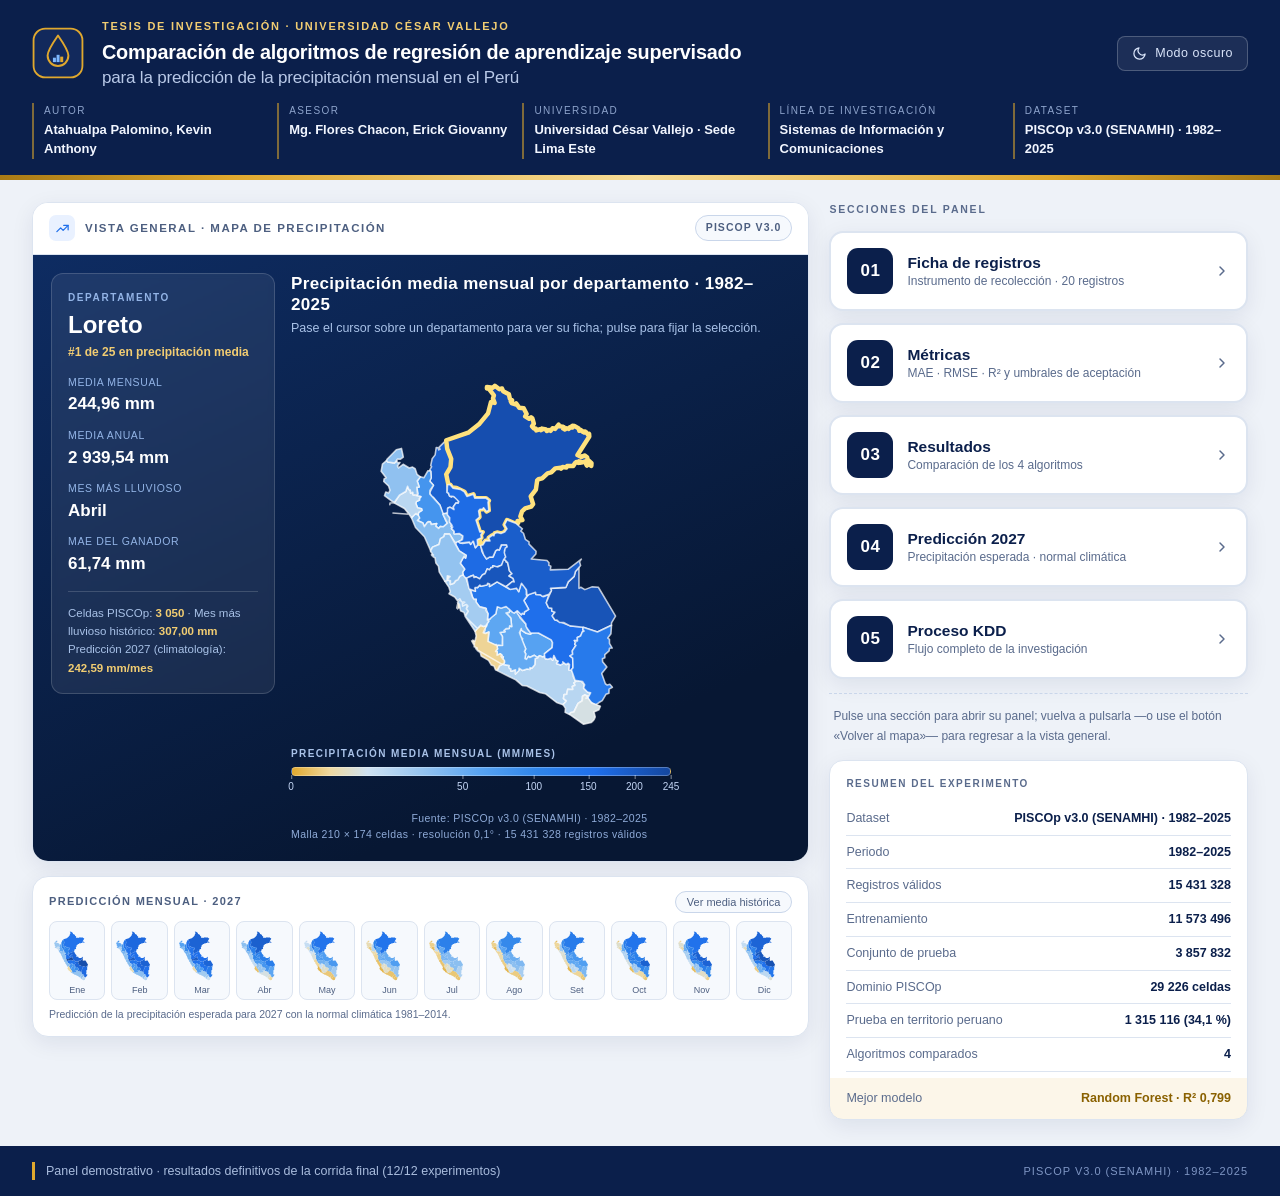
==== commit c94f524f: "panel: aclarar la ficha departamental en modo predicción - La cifra superior indica el mes (p. ej. «" ====
--- a/docs/index.html
+++ b/docs/index.html
@@ -1764,21 +1764,23 @@
     if (!d) return;
     var v = valorDepto(d);
     $("#fd-nombre").textContent = d.n;
+    var mesAct = MES_ACTIVO ? mesLargoNum(MES_ACTIVO.mes).toLowerCase() : "";
     $("#fd-rango").textContent = "#" + puestos[d.n] + " de " + DATOS.departamentos.length +
-      (MES_ACTIVO ? " en precipitación esperada" : " en precipitación media");
+      (MES_ACTIVO ? " en precipitación esperada · " + mesAct : " en precipitación media");
     $("#fd-grid").innerHTML = [
-      [MES_ACTIVO ? "Precipitación esperada" : "Media mensual", fmt(v) + " mm"],
-      ["Media anual", fmt(MES_ACTIVO ? promMensual(d.n) * 12 : d.anual) + " mm"],
-      ["Mes más lluvioso", mesLargo(d.mes)],
+      [MES_ACTIVO ? "Precipitación esperada · " + mesAct : "Media mensual",
+       fmt(v) + (MES_ACTIVO ? " mm/mes" : " mm")],
+      [MES_ACTIVO ? "Total anual esperado" : "Media anual",
+       fmt(MES_ACTIVO ? promMensual(d.n) * 12 : d.anual) + (MES_ACTIVO ? " mm/año" : " mm")],
+      [MES_ACTIVO ? "Mes más lluvioso (histórico)" : "Mes más lluvioso", mesLargo(d.mes)],
       ["MAE del ganador", fmt(d.mae) + " mm"]
     ].map(function (x) {
       return '<div class="fd-dato"><span>' + esc(x[0]) + "</span><b>" + esc(x[1]) + "</b></div>";
     }).join("");
     $("#fd-nota").innerHTML = "Celdas PISCOp: <b>" + fmtInt(d.celdas) +
-      "</b> · Mes más lluvioso: <b>" + fmt(d.mmMes) + " mm</b><br>" +
-      (MES_ACTIVO
-        ? "Predicción 2027 (climatología): <b>" + fmt(v) + " mm/mes</b>"
-        : "Predicción 2027 (climatología): <b>" + fmt(promMensual(d.n)) + " mm/mes</b>");
+      "</b> · Mes más lluvioso histórico: <b>" + fmt(d.mmMes) + " mm</b>" +
+      (MES_ACTIVO ? "" :
+        "<br>Predicción 2027 (climatología): <b>" + fmt(promMensual(d.n)) + " mm/mes</b>");
   }
 
   function maxTira() {
